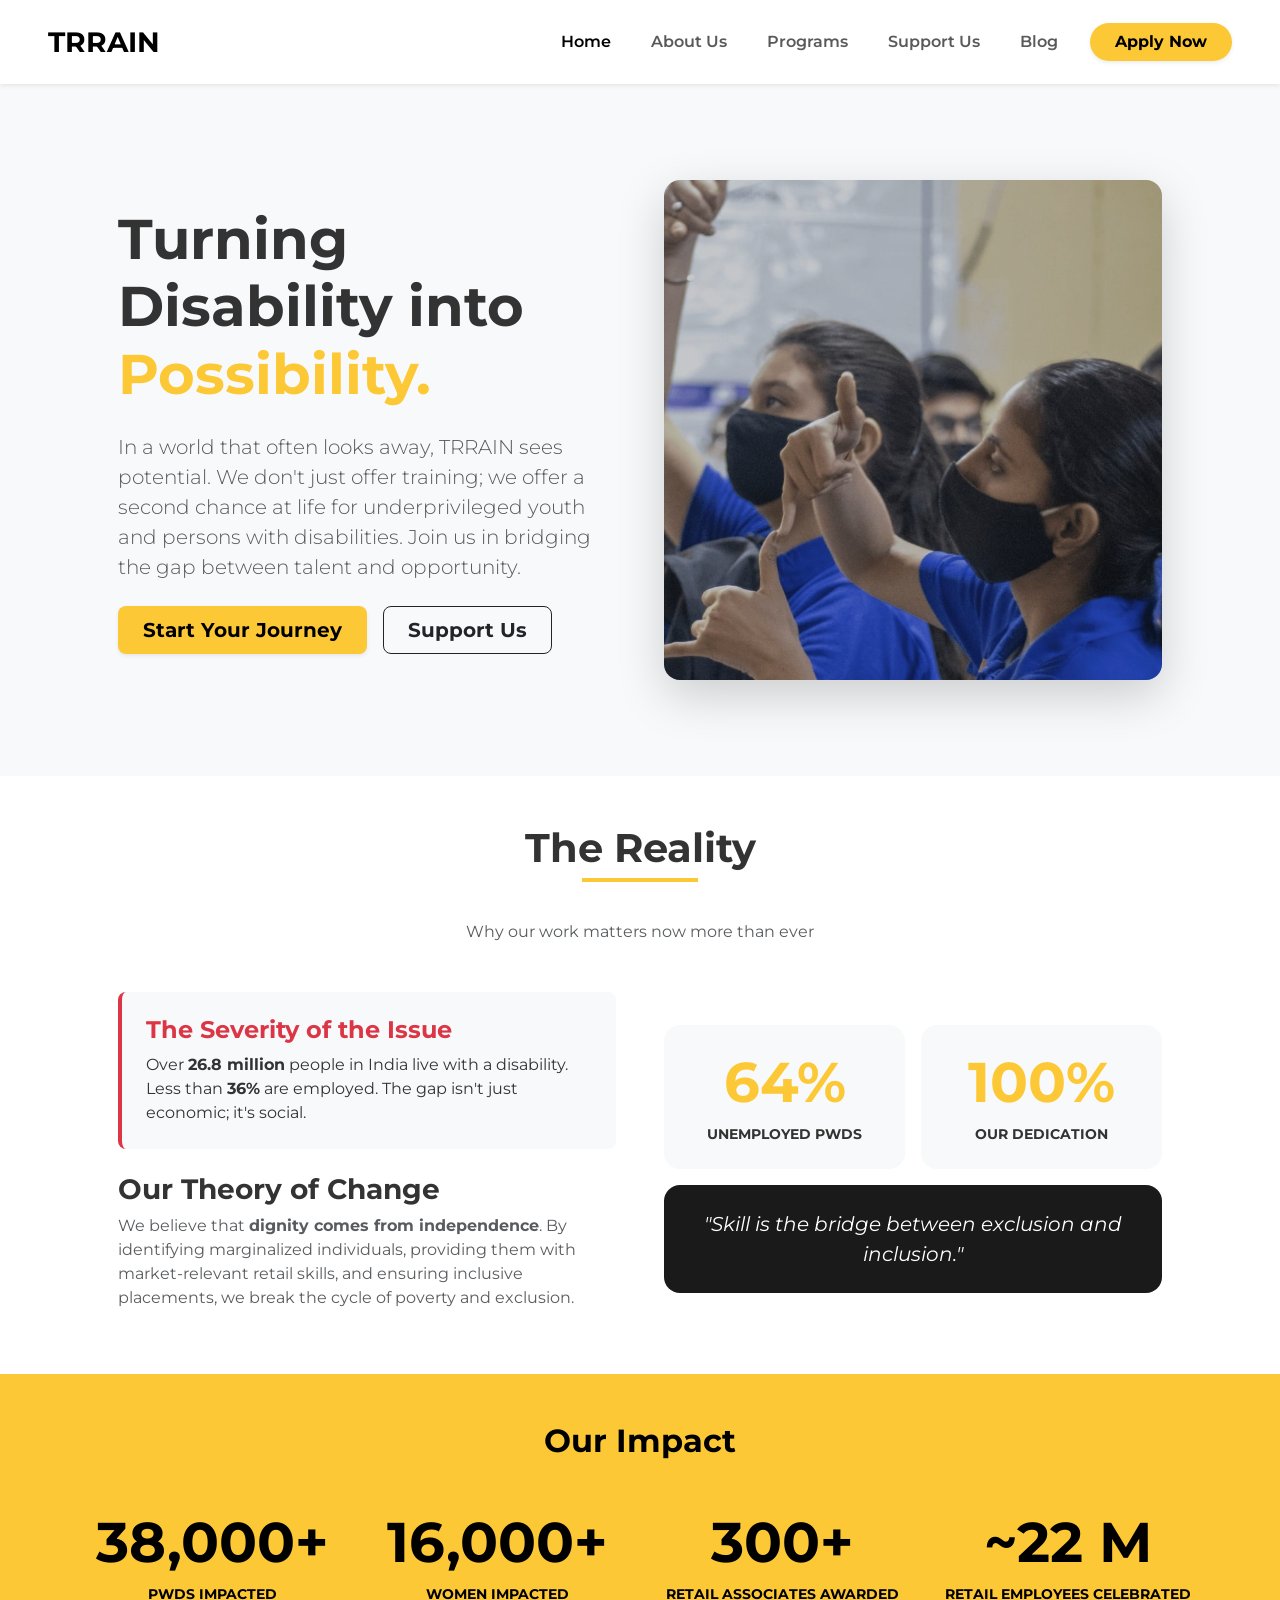
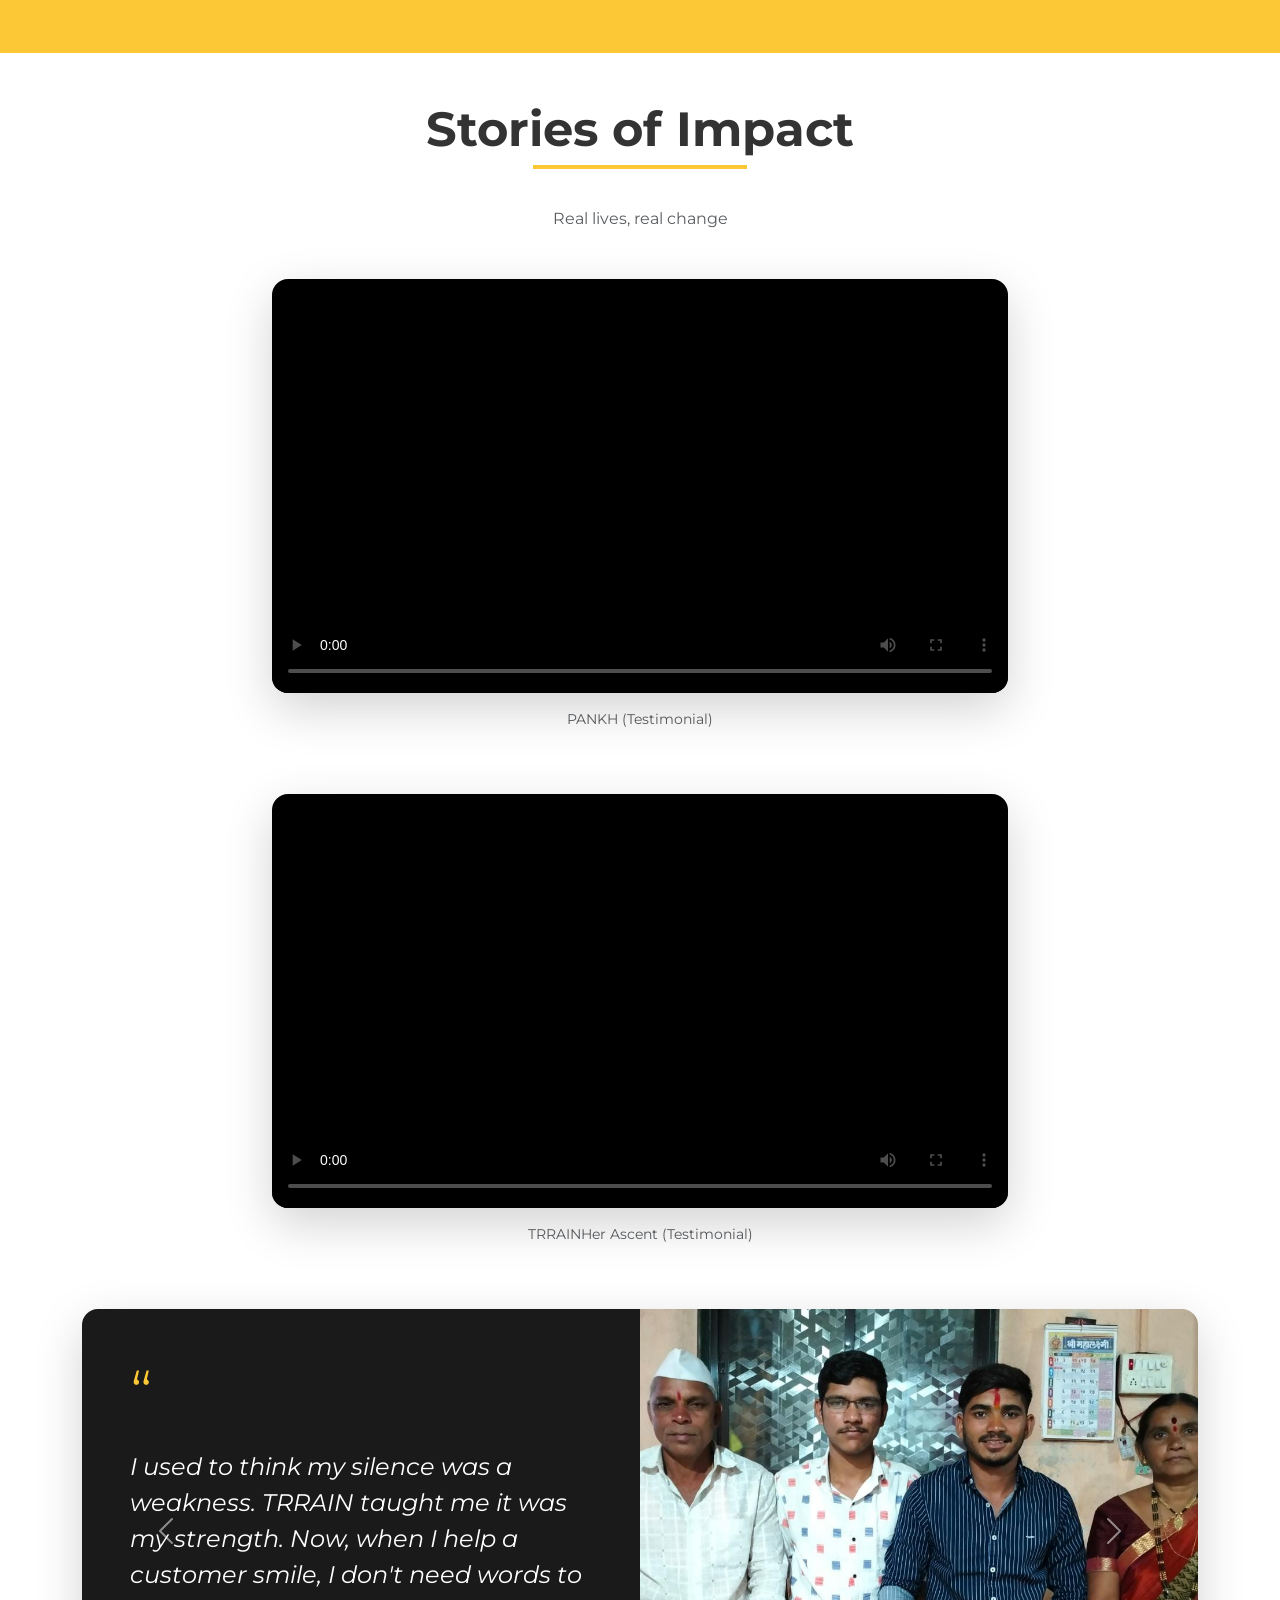
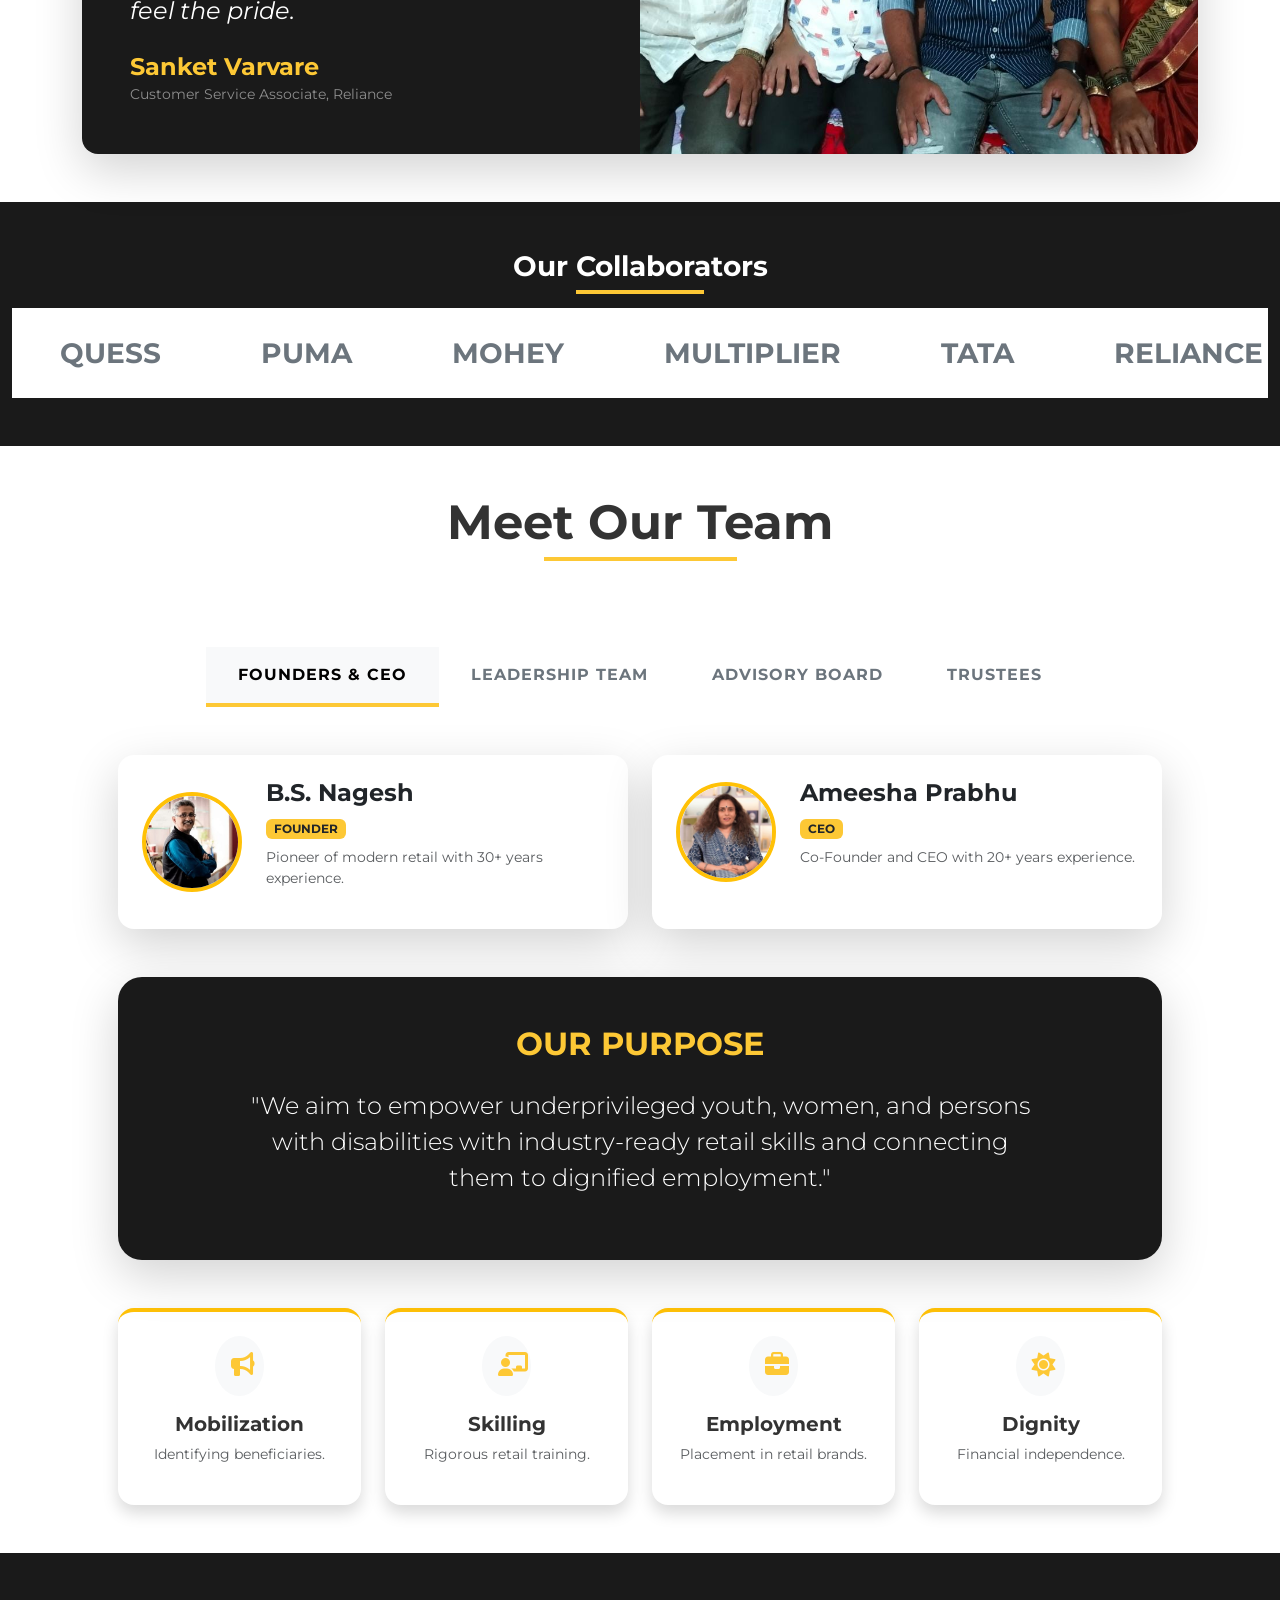
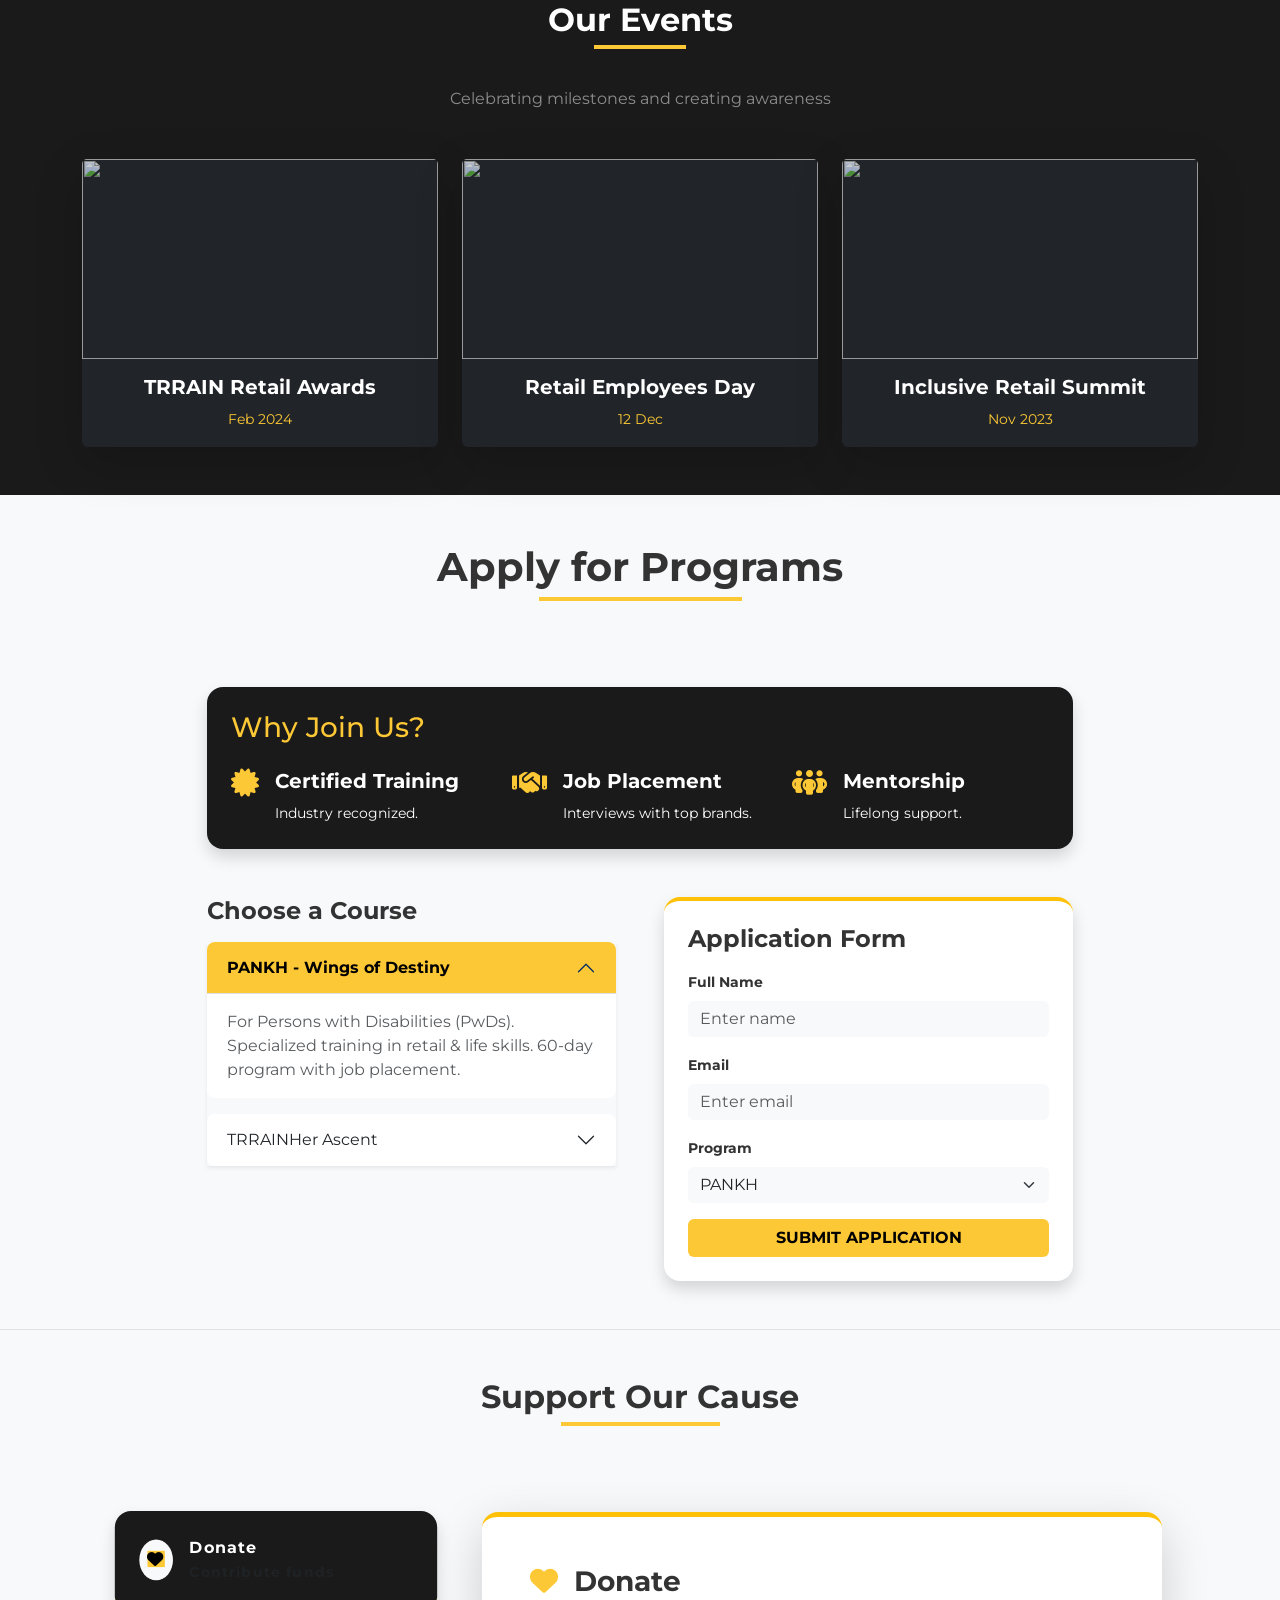
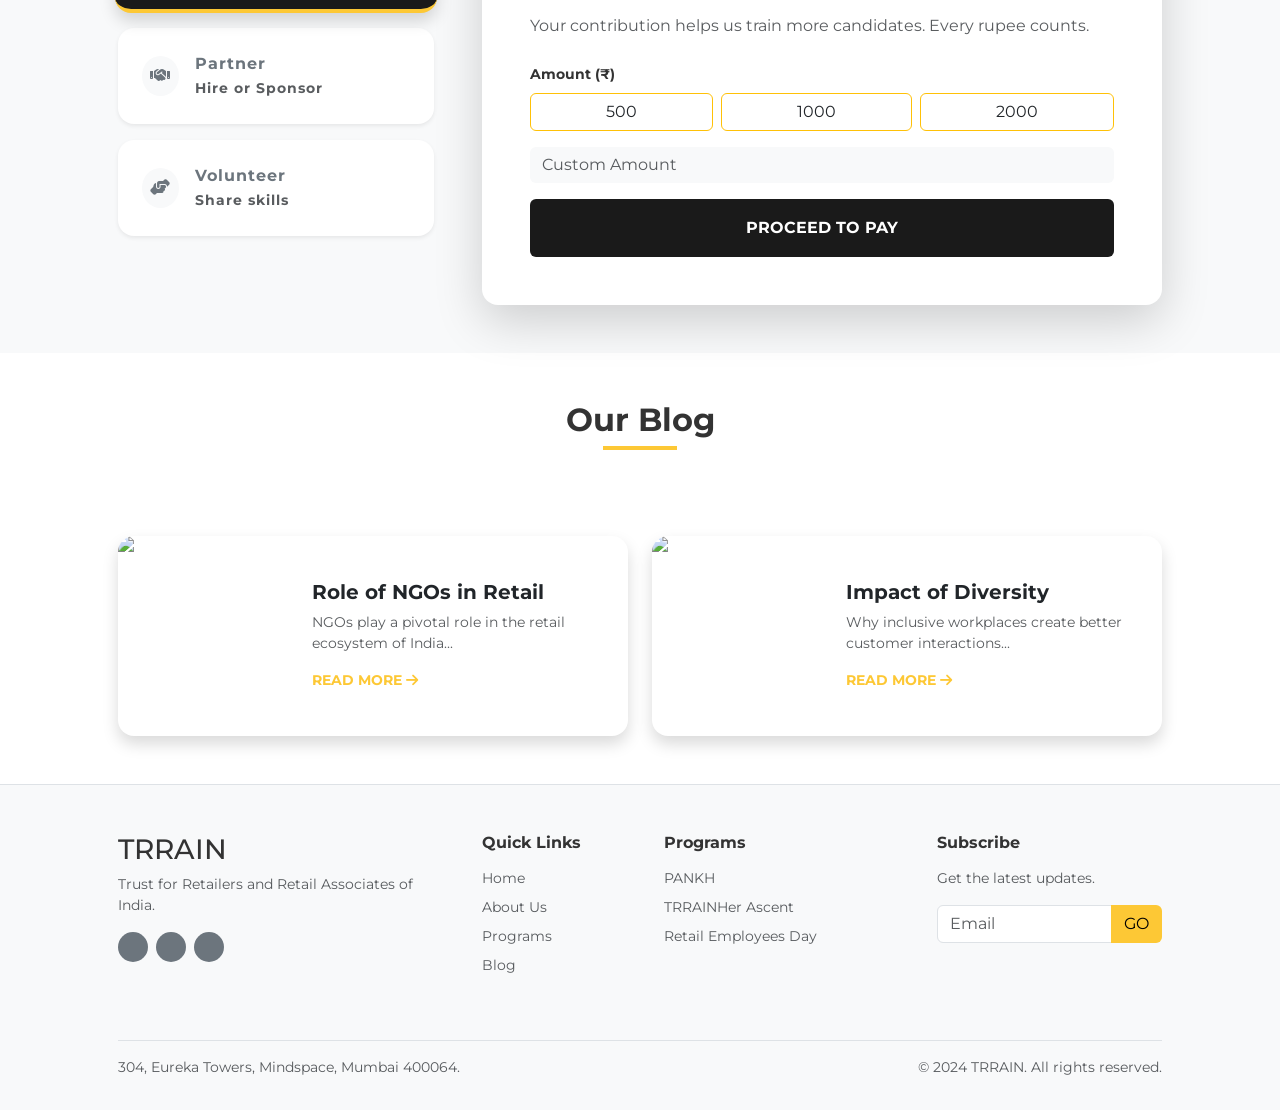
==== index.html @ 7692a7a1 "index renamed" ====
<!DOCTYPE html>
<html lang="en">
<head>
    <meta charset="UTF-8">
    <meta name="viewport" content="width=device-width, initial-scale=1.0">
    <meta name="description" content="TRRAIN - Empowering PwDs and Women through retail training and employment.">
    <title>TRRAIN - Trust for Retailers and Retail Associates of India</title>
    
    <link rel="preconnect" href="https://fonts.googleapis.com">
    <link rel="preconnect" href="https://fonts.gstatic.com" crossorigin>
    <link href="https://fonts.googleapis.com/css2?family=Montserrat:wght@300;400;500;600;700;800&display=swap" rel="stylesheet">
    
    <link href="https://cdn.jsdelivr.net/npm/bootstrap@5.3.0/dist/css/bootstrap.min.css" rel="stylesheet">
    <link rel="stylesheet" href="https://cdnjs.cloudflare.com/ajax/libs/font-awesome/6.4.0/css/all.min.css">

    <style>
        /* --- BRAND COLORS & GLOBAL STYLES --- */
        :root {
            --brand-yellow: #fdc835;
            --brand-dark: #1a1a1a;
        }

        body {
            font-family: 'Montserrat', sans-serif;
            overflow-x: hidden;
            color: #333;
        }

        /* --- UTILITY CLASSES --- */
        .text-brand { color: var(--brand-yellow) !important; }
        .bg-brand { background-color: var(--brand-yellow) !important; color: #000; }
        .bg-dark-custom { background-color: var(--brand-dark) !important; color: white; }
        
        .rounded-4 { border-radius: 1rem !important; }
        .rounded-5 { border-radius: 1.5rem !important; }
        
        /* Custom underline for headers */
        .section-header {
            position: relative;
            display: inline-block;
            margin-bottom: 3rem;
        }
        .section-header::after {
            content: '';
            position: absolute;
            width: 50%;
            height: 4px;
            background: var(--brand-yellow);
            bottom: -10px;
            left: 25%;
        }

        /* Animation for marquee */
        .marquee-container {
            overflow: hidden;
            white-space: nowrap;
            position: relative;
        }
        .marquee-content {
            display: inline-block;
            animation: scroll 30s linear infinite;
        }
        @keyframes scroll {
            0% { transform: translateX(0); }
            100% { transform: translateX(-50%); }
        }

        /* Nav tabs customization*/
        .nav-pills .nav-link {
            color: #6c757d;
            border-bottom: 4px solid transparent;
            border-radius: 0;
            font-weight: 700;
            text-transform: uppercase;
            letter-spacing: 1px;
            padding: 1rem 2rem;
        }
        .nav-pills .nav-link.active {
            background-color: #f8f9fa;
            color: black;
            border-bottom: 4px solid var(--brand-yellow);
        }
        
        /* Vertical pills for Support Section */
        .support-pills .nav-link {
            border: none;
            border-radius: 1rem;
            text-transform: none;
            text-align: left;
            margin-bottom: 1rem;
            background: white;
            box-shadow: 0 .125rem .25rem rgba(0,0,0,.075);
            padding: 1.5rem;
            transition: all 0.3s;
        }
        .support-pills .nav-link:hover {
            background-color: #f8f9fa;
        }
        .support-pills .nav-link.active {
            background-color: var(--brand-dark);
            color: white;
            transform: scale(1.02);
            box-shadow: 0 .5rem 1rem rgba(0,0,0,.15);
        }
        .support-pills .nav-link.active i {
            color: black;
            background-color: var(--brand-yellow) !important;
        }

        /* Hover effects */
        .hover-scale { transition: transform 0.3s; }
        .hover-scale:hover { transform: scale(1.05); }
        
        /* Accordion active state */
        .accordion-button:not(.collapsed) {
            background-color: var(--brand-yellow);
            color: black;
            font-weight: bold;
        }
        .accordion-button:focus {
            box-shadow: none;
            border-color: rgba(0,0,0,.125);
        }

        /* Smooth scroll */
        html { scroll-behavior: smooth; }
        
        /* Focus accessibility */
        *:focus-visible { outline: 3px solid #FDD835; outline-offset: 2px; }
    </style>
</head>
<body data-bs-spy="scroll" data-bs-target="#main-navbar">

    <nav id="main-navbar" class="navbar navbar-expand-lg navbar-light bg-white sticky-top shadow-sm py-3">
        <div class="container-fluid px-md-5">
            <a class="navbar-brand fw-bold fs-3" href="#">TRRAIN</a>
            <button class="navbar-toggler border-0" type="button" data-bs-toggle="collapse" data-bs-target="#navbarNav">
                <i class="fa-solid fa-bars"></i>
            </button>
            <div class="collapse navbar-collapse justify-content-end" id="navbarNav">
                <ul class="navbar-nav align-items-center gap-2">
                    <li class="nav-item"><a class="nav-link fw-semibold px-3 rounded-pill hover-bg-light text-nowrap" href="#home">Home</a></li>
                    <li class="nav-item"><a class="nav-link fw-semibold px-3 rounded-pill hover-bg-light text-nowrap" href="#about">About Us</a></li>
                    <li class="nav-item"><a class="nav-link fw-semibold px-3 rounded-pill hover-bg-light text-nowrap" href="#programs">Programs</a></li>
                    <li class="nav-item"><a class="nav-link fw-semibold px-3 rounded-pill hover-bg-light text-nowrap" href="#support">Support Us</a></li>
                    <li class="nav-item"><a class="nav-link fw-semibold px-3 rounded-pill hover-bg-light text-nowrap" href="#blog">Blog</a></li>
                    <li class="nav-item ms-lg-2 mt-2 mt-lg-0 w-100 w-lg-auto">
                        <a href="#programs" class="btn bg-brand fw-bold shadow-sm w-100 rounded-pill px-4">Apply Now</a>
                    </li>
                </ul>
            </div>
        </div>
    </nav>

    <section id="home" class="bg-light py-5">
        <div class="container px-md-5 py-5">
            <div class="row align-items-center g-5">
                <div class="col-lg-6">
                    <h1 class="display-4 fw-extra-bold mb-4 fw-bolder lh-tight">
                        Turning Disability into
                        <span class="text-brand">Possibility.</span>
                    </h1>
                    <p class="lead text-muted mb-4 text-justify">
                        In a world that often looks away, TRRAIN sees potential. We don't just offer training; we offer a second chance at life for underprivileged youth and persons with disabilities. Join us in bridging the gap between talent and opportunity.
                    </p>
                    <div class="d-flex gap-3">
                        <a href="#programs" class="btn bg-brand btn-lg fw-bold px-4 rounded-3 shadow-sm hover-scale">Start Your Journey</a>
                        <a href="#support" class="btn btn-outline-dark btn-lg fw-bold px-4 rounded-3 hover-scale">Support Us</a>
                    </div>
                </div>
                <div class="col-lg-6">
                    <div class="rounded-4 overflow-hidden shadow-lg position-relative" style="height: 500px;">
                        <img src="pankh.jpg" class="w-100 h-100 object-fit-cover" alt="Inclusive workspace">
                        <div class="position-absolute top-0 start-0 w-100 h-100 bg-dark opacity-25"></div>
                    </div>
                </div>
            </div>
        </div>
    </section>

    <section class="py-5 bg-white">
        <div class="container px-md-5">
            <div class="text-center mb-5">
                <h2 class="display-6 fw-bold section-header">The Reality</h2>
                <p class="text-muted">Why our work matters now more than ever</p>
            </div>
            
            <div class="row g-5 align-items-center">
                <div class="col-md-6">
                    <div class="bg-light p-4 rounded-3 border-start border-4 border-danger mb-4">
                        <h4 class="text-danger fw-bold">The Severity of the Issue</h4>
                        <p class="mb-0">Over <strong>26.8 million</strong> people in India live with a disability. Less than <strong>36%</strong> are employed. The gap isn't just economic; it's social.</p>
                    </div>
                    <h3 class="fw-bold">Our Theory of Change</h3>
                    <p class="text-muted">We believe that <strong>dignity comes from independence</strong>. By identifying marginalized individuals, providing them with market-relevant retail skills, and ensuring inclusive placements, we break the cycle of poverty and exclusion.</p>
                </div>
                <div class="col-md-6">
                    <div class="row g-3">
                        <div class="col-6">
                            <div class="bg-light p-4 rounded-4 text-center h-100">
                                <div class="display-4 fw-bold text-brand mb-2">64%</div>
                                <p class="small fw-bold text-uppercase mb-0">Unemployed PwDs</p>
                            </div>
                        </div>
                        <div class="col-6">
                            <div class="bg-light p-4 rounded-4 text-center h-100">
                                <div class="display-4 fw-bold text-brand mb-2">100%</div>
                                <p class="small fw-bold text-uppercase mb-0">Our Dedication</p>
                            </div>
                        </div>
                        <div class="col-12">
                            <div class="bg-dark-custom p-4 rounded-4 text-center">
                                <p class="fs-5 fst-italic mb-0 text-white">"Skill is the bridge between exclusion and inclusion."</p>
                            </div>
                        </div>
                    </div>
                </div>
            </div>
        </div>
    </section>

    <section class="bg-brand py-5 text-center">
        <div class="container">
            <h2 class="fw-bold mb-5 section-header border-black">Our Impact</h2>
            <div class="row g-4">
                <div class="col-6 col-md-3 hover-scale">
                    <div class="display-4 fw-bolder mb-2">38,000+</div>
                    <div class="small fw-bold text-uppercase letter-spacing-2">PwDs Impacted</div>
                </div>
                <div class="col-6 col-md-3 hover-scale">
                    <div class="display-4 fw-bolder mb-2">16,000+</div>
                    <div class="small fw-bold text-uppercase letter-spacing-2">Women Impacted</div>
                </div>
                <div class="col-6 col-md-3 hover-scale">
                    <div class="display-4 fw-bolder mb-2">300+</div>
                    <div class="small fw-bold text-uppercase letter-spacing-2">RETAIL ASSOCIATES AWARDED</div>
                </div>
                <div class="col-6 col-md-3 hover-scale">
                    <div class="display-4 fw-bolder mb-2">~22 M</div>
                    <div class="small fw-bold text-uppercase letter-spacing-2">RETAIL EMPLOYEES CELEBRATED</div>
                </div>
            </div>
        </div>
    </section>

    <section class="py-5 bg-white">
        <div class="container">
            <div class="text-center mb-5">
                <h2 class="display-5 fw-bold section-header">Stories of Impact</h2>
                <p class="text-muted">Real lives, real change</p>
            </div>

            <div class="row justify-content-center mb-5">
                <div class="col-md-8">
                    <div class="ratio ratio-16x9 rounded-4 shadow-lg bg-black overflow-hidden">
                        <video controls poster="pankh thumbnail.JPG">
                            <source src="pankh.mp4" type="video/mp4">
                            Your browser does not support the video tag.
                        </video>
                    </div>
                    <p class="text-center mt-3 text-muted small">PANKH (Testimonial)</p>
                </div>
            </div>

            <div class="row justify-content-center mb-5">
                <div class="col-md-8">
                    <div class="ratio ratio-16x9 rounded-4 shadow-lg bg-black overflow-hidden">
                        <video controls poster="tha thumbnail.JPG">
                            <source src="tha.mp4" type="video/mp4">
                            Your browser does not support the video tag.
                        </video>
                    </div>
                    <p class="text-center mt-3 text-muted small">TRRAINHer Ascent (Testimonial)</p>
                </div>
            </div>

            <!-- testimonial carousel -->
            <div id="storiesCarousel" class="carousel slide" data-bs-ride="carousel">
                <div class="carousel-inner rounded-4 shadow-lg">
                    <div class="carousel-item active bg-dark-custom">
                        <div class="d-flex flex-column flex-md-row min-vh-50">
                            <div class="col-md-6 p-5 d-flex flex-column justify-content-center">
                                <div class="display-3 text-brand mb-3">“</div>
                                <p class="fs-4 fst-italic lh-base mb-4 text-white">I used to think my silence was a weakness. TRRAIN taught me it was my strength. Now, when I help a customer smile, I don't need words to feel the pride.</p>
                                <div>
                                    <h4 class="text-brand fw-bold mb-0">Sanket Varvare</h4>
                                    <small class="text-white-50">Customer Service Associate, Reliance</small>
                                </div>
                            </div>
                            <div class="col-md-6">
                                <img src="sanket.jpg" class="w-100 h-100 object-fit-cover" style="min-height: 400px;">
                            </div>
                        </div>
                    </div>

                    <div class="carousel-item bg-dark-custom">
                        <div class="d-flex flex-column flex-md-row min-vh-50">
                            <div class="col-md-6 p-5 d-flex flex-column justify-content-center">
                                <div class="display-3 text-brand mb-3">“</div>
                                <p class="fs-4 fst-italic lh-base mb-4 text-white">Financial independence wasn't just about money; it was about dignity. My first paycheck didn't just buy groceries; it bought respect in my own home.</p>
                                <div>
                                    <h4 class="text-brand fw-bold mb-0">Anjali Sharma</h4>
                                    <small class="text-white-50">Store Manager, Puma</small>
                                </div>
                            </div>
                            <div class="col-md-6">
                                <img src="anjali.jpg" class="w-100 h-100 object-fit-cover" style="min-height: 400px;">
                            </div>
                        </div>
                    </div>

                    <div class="carousel-item bg-dark-custom">
                        <div class="d-flex flex-column flex-md-row min-vh-50">
                            <div class="col-md-6 p-5 d-flex flex-column justify-content-center">
                                <div class="display-3 text-brand mb-3">“</div>
                                <p class="fs-4 fst-italic lh-base mb-4 text-white">I was rejected 10 times before I found TRRAIN. They didn't just give me skills; they gave me the belief that I belonged in the corporate world.</p>
                                <div>
                                    <h4 class="text-brand fw-bold mb-0">Rahul Verma</h4>
                                    <small class="text-white-50">Sales Executive, Croma</small>
                                </div>
                            </div>
                            <div class="col-md-6">
                                <img src="rahul.jpg" class="w-100 h-100 object-fit-cover" style="min-height: 400px;">
                            </div>
                        </div>
                    </div>

                </div>
                <button class="carousel-control-prev" type="button" data-bs-target="#storiesCarousel" data-bs-slide="prev">
                    <span class="carousel-control-prev-icon" aria-hidden="true"></span>
                </button>
                <button class="carousel-control-next" type="button" data-bs-target="#storiesCarousel" data-bs-slide="next">
                    <span class="carousel-control-next-icon" aria-hidden="true"></span>
                </button>
            </div>
        </div>
    </section>

    <section class="bg-dark-custom py-5 overflow-hidden">
        <div class="container-fluid text-center">
            <h3 class="fw-bold mb-4 text-white section-header">Our Collaborators</h3>
            <div class="bg-white py-4 marquee-container">
                <div class="marquee-content">
                    <span class="mx-5 fs-3 fw-bold text-secondary">QUESS</span>
                    <span class="mx-5 fs-3 fw-bold text-secondary">PUMA</span>
                    <span class="mx-5 fs-3 fw-bold text-secondary">MOHEY</span>
                    <span class="mx-5 fs-3 fw-bold text-secondary">MULTIPLIER</span>
                    <span class="mx-5 fs-3 fw-bold text-secondary">TATA</span>
                    <span class="mx-5 fs-3 fw-bold text-secondary">RELIANCE</span>
                    <span class="mx-5 fs-3 fw-bold text-secondary">SHOPPERS STOP</span>
                    <span class="mx-5 fs-3 fw-bold text-secondary">LIFESTYLE</span>
                    <span class="mx-5 fs-3 fw-bold text-secondary">MAX</span>
                    <span class="mx-5 fs-3 fw-bold text-secondary">CROMA</span>
                    <span class="mx-5 fs-3 fw-bold text-secondary">QUESS</span>
                    <span class="mx-5 fs-3 fw-bold text-secondary">PUMA</span>
                    <span class="mx-5 fs-3 fw-bold text-secondary">MOHEY</span>
                    <span class="mx-5 fs-3 fw-bold text-secondary">MULTIPLIER</span>
                    <span class="mx-5 fs-3 fw-bold text-secondary">TATA</span>
                </div>
            </div>
        </div>
    </section>


    



    <section id="about" class="py-5 bg-white">
        
            
            
            
            <div class="container px-md-5">
            <div class="text-center mb-5">
                <h2 class="fw-bold display-5 section-header">Meet Our Team</h2>
            </div>

            <ul class="nav nav-pills justify-content-center mb-5" id="pills-tab" role="tablist">
                <li class="nav-item"><button class="nav-link active" data-bs-toggle="pill" data-bs-target="#pills-founders">Founders & CEO</button></li>
                <li class="nav-item"><button class="nav-link" data-bs-toggle="pill" data-bs-target="#pills-leadership">Leadership Team</button></li>
                <li class="nav-item"><button class="nav-link" data-bs-toggle="pill" data-bs-target="#pills-advisors">Advisory Board</button></li>
                <li class="nav-item"><button class="nav-link" data-bs-toggle="pill" data-bs-target="#pills-trustees">Trustees</button></li>
            </ul>

            <div class="tab-content" id="pills-tabContent">
                
                <div class="tab-pane fade show active" id="pills-founders">
                    <div class="row g-4">
                        <div class="col-md-6">
                            <div class="card h-100 border-0 shadow-lg p-4 rounded-4">
                                <div class="d-flex align-items-center">
                                    <img src="nagesh.jpg" class="rounded-circle border border-4 border-warning me-4" style="width:100px; height:100px; object-fit:cover;">
                                    <div>
                                        <h4 class="fw-bold">B.S. Nagesh</h4>
                                        <span class="badge bg-brand text-dark mb-2">FOUNDER</span>
                                        <p class="text-muted small">Pioneer of modern retail with 30+ years experience.</p>
                                    </div>
                                </div>
                            </div>
                        </div>
                        <div class="col-md-6">
                            <div class="card h-100 border-0 shadow-lg p-4 rounded-4">
                                <div class="d-flex align-items-center">
                                    <img src="ameesha.jpg" class="rounded-circle border border-4 border-warning me-4" style="width:100px; height:100px; object-fit:cover;">
                                    <div>
                                        <h4 class="fw-bold">Ameesha Prabhu</h4>
                                        <span class="badge bg-brand text-dark mb-2">CEO</span>
                                        <p class="text-muted small">Co-Founder and CEO with 20+ years experience.</p>
                                    </div>
                                </div>
                            </div>
                        </div>
                    </div>
                </div>

                <div class="tab-pane fade" id="pills-leadership">
                    <div class="row g-4 justify-content-center">
                        <div class="col-6 col-md-3">
                            <div class="card h-100 border-0 shadow text-center p-3 rounded-4 hover-scale">
                                <img src="lead1.jpg" class="rounded-circle mx-auto mb-3" width="80">
                                <h5>Swati Sontakke</h5>
                            </div>
                        </div>
                        <div class="col-6 col-md-3">
                            <div class="card h-100 border-0 shadow text-center p-3 rounded-4 hover-scale">
                                <img src="lead2.jpeg" class="rounded-circle mx-auto mb-3" width="80">
                                <h5>Priyaranjan Bidhar</h5>
                            </div>
                        </div>
                        <div class="col-6 col-md-3">
                            <div class="card h-100 border-0 shadow text-center p-3 rounded-4 hover-scale">
                                <img src="lead3.jpeg" class="rounded-circle mx-auto mb-3" width="80">
                                <h5>Meena Sriramane</h5>
                            </div>
                        </div>
                        <div class="col-6 col-md-3">
                            <div class="card h-100 border-0 shadow text-center p-3 rounded-4 hover-scale">
                                <img src="lead4.jpeg" class="rounded-circle mx-auto mb-3" width="80">
                                <h5>Pooja Nagesh</h5>
                            </div>
                        </div>
                        <div class="col-6 col-md-3">
                            <div class="card h-100 border-0 shadow text-center p-3 rounded-4 hover-scale">
                                <img src="lead5.jpg" class="rounded-circle mx-auto mb-3" width="80">
                                <h5>Sajidali Pathan</h5>
                            </div>
                        </div>
                        <div class="col-6 col-md-3">
                            <div class="card h-100 border-0 shadow text-center p-3 rounded-4 hover-scale">
                                <img src="lead6.png" class="rounded-circle mx-auto mb-3" width="80">
                                <h5>Sameer Iyer</h5>
                            </div>
                        </div>
                    </div>
                </div>

                <div class="tab-pane fade" id="pills-advisors">

                    <div class="row g-4 justify-content-center">
                        <div class="col-6 col-md-3">
                            <div class="card h-100 border-0 shadow text-center p-3 rounded-4 hover-scale">
                                <img src="adv1.jpg" class="rounded-circle mx-auto mb-3" width="80">
                                <h5>Pinakiranjan Mishra</h5>
                            </div>
                        </div>
                        <div class="col-6 col-md-3">
                            <div class="card h-100 border-0 shadow text-center p-3 rounded-4 hover-scale">
                                <img src="adv2.jpg" class="rounded-circle mx-auto mb-3" width="80">
                                <h5>Bala Despande</h5>
                            </div>
                        </div>
                        <div class="col-6 col-md-3">
                            <div class="card h-100 border-0 shadow text-center p-3 rounded-4 hover-scale">
                                <img src="adv3.jpg" class="rounded-circle mx-auto mb-3" width="80">
                                <h5>Shalini Kamath</h5>
                            </div>
                        </div>
                        <div class="col-6 col-md-3">
                            <div class="card h-100 border-0 shadow text-center p-3 rounded-4 hover-scale">
                                <img src="adv4.jpg" class="rounded-circle mx-auto mb-3" width="80">
                                <h5>Anuj Puri</h5>
                            </div>
                        </div>
                        <div class="col-6 col-md-3">
                            <div class="card h-100 border-0 shadow text-center p-3 rounded-4 hover-scale">
                                <img src="adv5.jpg" class="rounded-circle mx-auto mb-3" width="80">
                                <h5>Suhas Tuljapurkar</h5>
                            </div>
                        </div>
                        <div class="col-6 col-md-3">
                            <div class="card h-100 border-0 shadow text-center p-3 rounded-4 hover-scale">
                                <img src="adv6.jpg" class="rounded-circle mx-auto mb-3" width="80">
                                <h5>Shashi Sinha</h5>
                            </div>
                        </div>
                        <div class="col-6 col-md-3">
                            <div class="card h-100 border-0 shadow text-center p-3 rounded-4 hover-scale">
                                <img src="adv7.jpg" class="rounded-circle mx-auto mb-3" width="80">
                                <h5>Vidya Hariharan</h5>
                            </div>
                        </div>
                        <div class="col-6 col-md-3">
                            <div class="card h-100 border-0 shadow text-center p-3 rounded-4 hover-scale">
                                <img src="adv8.jpg" class="rounded-circle mx-auto mb-3" width="80">
                                <h5>Sairee Chahal</h5>
                            </div>
                        </div>
                        <div class="col-6 col-md-3">
                            <div class="card h-100 border-0 shadow text-center p-3 rounded-4 hover-scale">
                                <img src="adv9.webp" class="rounded-circle mx-auto mb-3" width="80">
                                <h5>Mr. Rahul Mehta</h5>
                            </div>
                        </div>
                    </div>


                     
                </div>
                
                <div class="tab-pane fade" id="pills-trustees">
                     <div class="row g-4 justify-content-center">
                        <div class="col-6 col-md-3">
                            <div class="card h-100 border-0 shadow text-center p-3 rounded-4 hover-scale">
                                <img src="tr1.jpg" class="rounded-circle mx-auto mb-3" width="80">
                                <h5>Rohit Srivastava</h5>
                            </div>
                        </div>
                        <div class="col-6 col-md-3">
                            <div class="card h-100 border-0 shadow text-center p-3 rounded-4 hover-scale">
                                <img src="tr2.jpg" class="rounded-circle mx-auto mb-3" width="80">
                                <h5>Richa Bajpai</h5>
                            </div>
                        </div>
                        <div class="col-6 col-md-3">
                            <div class="card h-100 border-0 shadow text-center p-3 rounded-4 hover-scale">
                                <img src="tr3.jpg" class="rounded-circle mx-auto mb-3" width="80">
                                <h5>Vistra ITCL</h5>
                            </div>
                        </div>
                        <div class="col-6 col-md-3">
                            <div class="card h-100 border-0 shadow text-center p-3 rounded-4 hover-scale">
                                <img src="tr4.jpeg" class="rounded-circle mx-auto mb-3" width="80">
                                <h5>Megha Tata</h5>
                            </div>
                        </div>
                        <div class="col-6 col-md-3">
                            <div class="card h-100 border-0 shadow text-center p-3 rounded-4 hover-scale">
                                <img src="tr5.jpg" class="rounded-circle mx-auto mb-3" width="80">
                                <h5>Mr Vijay Jain</h5>
                            </div>
                        </div>
                        
                    </div>
                </div>
            </div>
            
            <div class="my-5 bg-dark-custom rounded-5 p-5 text-center shadow-lg position-relative overflow-hidden">
                <div class="position-relative z-2 text-white">
                    <h2 class="fw-bold text-brand text-uppercase mb-4">Our Purpose</h2>
                    <p class="fs-4 fw-light lh-base mx-auto" style="max-width: 800px;">"We aim to empower underprivileged youth, women, and persons with disabilities with industry-ready retail skills and connecting them to dignified employment."</p>
                </div>
            </div>
            
            <div class="row g-4 text-center">
                <div class="col-md-3">
                    <div class="bg-white p-4 rounded-4 shadow border-top border-4 border-warning h-100">
                        <div class="bg-light rounded-circle w-25 mx-auto mb-3 p-3"><i class="fa-solid fa-bullhorn text-brand fs-4"></i></div>
                        <h5 class="fw-bold">Mobilization</h5>
                        <p class="small text-muted">Identifying beneficiaries.</p>
                    </div>
                </div>
                <div class="col-md-3">
                    <div class="bg-white p-4 rounded-4 shadow border-top border-4 border-warning h-100">
                        <div class="bg-light rounded-circle w-25 mx-auto mb-3 p-3"><i class="fa-solid fa-chalkboard-user text-brand fs-4"></i></div>
                        <h5 class="fw-bold">Skilling</h5>
                        <p class="small text-muted">Rigorous retail training.</p>
                    </div>
                </div>
                <div class="col-md-3">
                    <div class="bg-white p-4 rounded-4 shadow border-top border-4 border-warning h-100">
                        <div class="bg-light rounded-circle w-25 mx-auto mb-3 p-3"><i class="fa-solid fa-briefcase text-brand fs-4"></i></div>
                        <h5 class="fw-bold">Employment</h5>
                        <p class="small text-muted">Placement in retail brands.</p>
                    </div>
                </div>
                <div class="col-md-3">
                    <div class="bg-white p-4 rounded-4 shadow border-top border-4 border-warning h-100">
                        <div class="bg-light rounded-circle w-25 mx-auto mb-3 p-3"><i class="fa-solid fa-sun text-brand fs-4"></i></div>
                        <h5 class="fw-bold">Dignity</h5>
                        <p class="small text-muted">Financial independence.</p>
                    </div>
                </div>
            </div>
        </div>
    </section>

    <section class="py-5 bg-dark-custom text-white">
        <div class="container">
            <div class="text-center mb-5">
                <h2 class="fw-bold section-header">Our Events</h2>
                <p class="text-white-50">Celebrating milestones and creating awareness</p>
            </div>
            <div class="row g-4">
                <div class="col-md-4">
                    <div class="card bg-dark border-0 shadow-lg h-100 text-white hover-scale pointer" data-bs-toggle="modal" data-bs-target="#eventModal1">
                        <img src="https://images.unsplash.com/photo-1511578314322-379afb476865?q=80&w=1000" class="card-img-top opacity-75" style="height:200px; object-fit:cover;">
                        <div class="card-body text-center">
                            <h5 class="fw-bold">TRRAIN Retail Awards</h5>
                            <span class="text-brand small">Feb 2024</span>
                        </div>
                    </div>
                </div>
                <div class="col-md-4">
                    <div class="card bg-dark border-0 shadow-lg h-100 text-white hover-scale pointer" data-bs-toggle="modal" data-bs-target="#eventModal2">
                        <img src="https://images.unsplash.com/photo-1528605248644-14dd04022da1?q=80&w=1000" class="card-img-top opacity-75" style="height:200px; object-fit:cover;">
                        <div class="card-body text-center">
                            <h5 class="fw-bold">Retail Employees Day</h5>
                            <span class="text-brand small">12 Dec</span>
                        </div>
                    </div>
                </div>
                <div class="col-md-4">
                    <div class="card bg-dark border-0 shadow-lg h-100 text-white hover-scale pointer" data-bs-toggle="modal" data-bs-target="#eventModal3">
                        <img src="https://images.unsplash.com/photo-1505373877841-8d25f7d46678?q=80&w=1000" class="card-img-top opacity-75" style="height:200px; object-fit:cover;">
                        <div class="card-body text-center">
                            <h5 class="fw-bold">Inclusive Retail Summit</h5>
                            <span class="text-brand small">Nov 2023</span>
                        </div>
                    </div>
                </div>
            </div>
        </div>
    </section>

    <div class="modal fade" id="eventModal1" tabindex="-1">
        <div class="modal-dialog modal-dialog-centered">
            <div class="modal-content rounded-4 overflow-hidden border-0">
                <div class="position-relative h-50">
                    <img src="https://images.unsplash.com/photo-1511578314322-379afb476865?q=80&w=1000" class="w-100 h-100 object-fit-cover" style="height:200px;">
                    <button type="button" class="btn-close position-absolute top-0 end-0 m-3 bg-white rounded-circle p-2" data-bs-dismiss="modal"></button>
                </div>
                <div class="modal-body p-4">
                    <span class="badge bg-brand text-dark mb-2">Feb 2024</span>
                    <h3 class="fw-bold">TRRAIN Retail Awards</h3>
                    <p class="text-muted">Celebrating the best retail associates in the country with a gala night awarding excellence.</p>
                </div>
            </div>
        </div>
    </div>
    <section id="programs" class="py-5 bg-light">
        <div class="container px-md-5">
            <div class="text-center mb-5">
                <h2 class="fw-bold display-6 section-header">Apply for Programs</h2>
            </div>

            <div class="row justify-content-center">
                <div class="col-lg-10">
                    <div class="bg-dark-custom text-white p-4 rounded-4 shadow mb-5">
                        <h3 class="text-brand mb-4">Why Join Us?</h3>
                        <div class="row g-4">
                            <div class="col-md-4 d-flex gap-3">
                                <i class="fa-solid fa-certificate text-brand fs-3"></i>
                                <div><h5 class="fw-bold">Certified Training</h5><small>Industry recognized.</small></div>
                            </div>
                            <div class="col-md-4 d-flex gap-3">
                                <i class="fa-solid fa-handshake text-brand fs-3"></i>
                                <div><h5 class="fw-bold">Job Placement</h5><small>Interviews with top brands.</small></div>
                            </div>
                            <div class="col-md-4 d-flex gap-3">
                                <i class="fa-solid fa-people-group text-brand fs-3"></i>
                                <div><h5 class="fw-bold">Mentorship</h5><small>Lifelong support.</small></div>
                            </div>
                        </div>
                    </div>

                    <div class="row g-5">
                        <div class="col-md-6">
                            <h4 class="fw-bold mb-3">Choose a Course</h4>
                            <div class="accordion shadow-sm" id="courseAccordion">
                                <div class="accordion-item border-0 mb-3 rounded-3 overflow-hidden">
                                    <h2 class="accordion-header">
                                        <button class="accordion-button" type="button" data-bs-toggle="collapse" data-bs-target="#collapseOne">
                                            PANKH - Wings of Destiny
                                        </button>
                                    </h2>
                                    <div id="collapseOne" class="accordion-collapse collapse show" data-bs-parent="#courseAccordion">
                                        <div class="accordion-body text-muted">
                                            For Persons with Disabilities (PwDs). Specialized training in retail & life skills. 60-day program with job placement.
                                        </div>
                                    </div>
                                </div>
                                <div class="accordion-item border-0 rounded-3 overflow-hidden">
                                    <h2 class="accordion-header">
                                        <button class="accordion-button collapsed" type="button" data-bs-toggle="collapse" data-bs-target="#collapseTwo">
                                            TRRAINHer Ascent
                                        </button>
                                    </h2>
                                    <div id="collapseTwo" class="accordion-collapse collapse" data-bs-parent="#courseAccordion">
                                        <div class="accordion-body text-muted">
                                            For Women in Retail. Focuses on confidence and domain knowledge to bridge the gender gap.
                                        </div>
                                    </div>
                                </div>
                            </div>
                        </div>

                        <div class="col-md-6">
                            <div class="bg-white p-4 rounded-4 shadow border-top border-4 border-warning">
                                <h4 class="fw-bold mb-3">Application Form</h4>
                                <form>
                                    <div class="mb-3">
                                        <label class="form-label small fw-bold">Full Name</label>
                                        <input type="text" class="form-control bg-light border-0" placeholder="Enter name">
                                    </div>
                                    <div class="mb-3">
                                        <label class="form-label small fw-bold">Email</label>
                                        <input type="email" class="form-control bg-light border-0" placeholder="Enter email">
                                    </div>
                                    <div class="mb-3">
                                        <label class="form-label small fw-bold">Program</label>
                                        <select class="form-select bg-light border-0">
                                            <option>PANKH</option>
                                            <option>TRRAINHer</option>
                                        </select>
                                    </div>
                                    <button class="btn bg-brand w-100 fw-bold">SUBMIT APPLICATION</button>
                                </form>
                            </div>
                        </div>
                    </div>
                </div>
            </div>
        </div>
    </section>

    <section id="support" class="py-5 bg-light border-top">
        <div class="container px-md-5">
            <div class="text-center mb-5">
                <h2 class="fw-bold section-header">Support Our Cause</h2>
            </div>
            
            <div class="row g-5">
                <div class="col-md-4">
                    <div class="nav flex-column nav-pills support-pills" role="tablist">
                        <button class="nav-link active d-flex align-items-center gap-3" data-bs-toggle="pill" data-bs-target="#v-donate">
                            <div class="bg-light rounded-circle p-2"><i class="fa-solid fa-heart"></i></div>
                            <div><div class="fw-bold">Donate</div><small class="text-muted">Contribute funds</small></div>
                        </button>
                        <button class="nav-link d-flex align-items-center gap-3" data-bs-toggle="pill" data-bs-target="#v-partner">
                            <div class="bg-light rounded-circle p-2"><i class="fa-solid fa-handshake"></i></div>
                            <div><div class="fw-bold">Partner</div><small class="text-muted">Hire or Sponsor</small></div>
                        </button>
                        <button class="nav-link d-flex align-items-center gap-3" data-bs-toggle="pill" data-bs-target="#v-volunteer">
                            <div class="bg-light rounded-circle p-2"><i class="fa-solid fa-hands-helping"></i></div>
                            <div><div class="fw-bold">Volunteer</div><small class="text-muted">Share skills</small></div>
                        </button>
                    </div>
                </div>

                <div class="col-md-8">
                    <div class="tab-content bg-white p-5 rounded-4 shadow-lg border-top border-5 border-warning">
                        
                        <div class="tab-pane fade show active" id="v-donate">
                            <h3 class="fw-bold mb-3"><i class="fa-solid fa-heart text-brand me-2"></i> Donate</h3>
                            <p class="text-muted mb-4">Your contribution helps us train more candidates. Every rupee counts.</p>
                            <form>
                                <label class="fw-bold small mb-2">Amount (₹)</label>
                                <div class="d-flex gap-2 mb-3">
                                    <button type="button" class="btn btn-outline-warning text-dark flex-grow-1">500</button>
                                    <button type="button" class="btn btn-outline-warning text-dark flex-grow-1">1000</button>
                                    <button type="button" class="btn btn-outline-warning text-dark flex-grow-1">2000</button>
                                </div>
                                <input type="number" class="form-control bg-light border-0 mb-3" placeholder="Custom Amount">
                                <button class="btn bg-dark-custom w-100 py-3 fw-bold">PROCEED TO PAY</button>
                            </form>
                        </div>

                        <div class="tab-pane fade" id="v-partner">
                            <h3 class="fw-bold mb-3"><i class="fa-solid fa-handshake text-brand me-2"></i> Partner</h3>
                            <p class="text-muted mb-4">Join hands to hire skilled associates or sponsor training centers.</p>
                            <input class="form-control bg-light border-0 mb-3 p-3" placeholder="Company Name">
                            <button class="btn bg-dark-custom w-100 py-3 fw-bold">SUBMIT INTEREST</button>
                        </div>

                        <div class="tab-pane fade" id="v-volunteer">
                            <h3 class="fw-bold mb-3"><i class="fa-solid fa-hands-helping text-brand me-2"></i> Volunteer</h3>
                            <p class="text-muted mb-4">Mentor our candidates, conduct workshops, or help us with operational support.</p>
                            <textarea class="form-control bg-light border-0 mb-3 p-3" rows="4" placeholder="How can you help?"></textarea>
                            <button class="btn bg-dark-custom w-100 py-3 fw-bold">JOIN US</button>
                        </div>
                    </div>
                </div>
            </div>
        </div>
    </section>

    <section id="blog" class="py-5 bg-white">
        <div class="container px-md-5">
            <div class="text-center mb-5">
                <h2 class="fw-bold section-header">Our Blog</h2>
            </div>
            
            <div class="row g-4">
                <div class="col-lg-6">
                    <div class="card h-100 border-0 shadow rounded-4 overflow-hidden flex-md-row">
                        <img src="https://images.unsplash.com/photo-1556740738-b6a63e27c4df?q=80&w=1000" class="col-md-4 object-fit-cover" style="min-height: 200px;">
                        <div class="card-body d-flex flex-column justify-content-center p-4">
                            <h5 class="fw-bold">Role of NGOs in Retail</h5>
                            <p class="card-text text-muted small line-clamp-2">NGOs play a pivotal role in the retail ecosystem of India...</p>
                            <a href="#" class="text-brand fw-bold text-decoration-none small stretched-link">READ MORE <i class="fa-solid fa-arrow-right"></i></a>
                        </div>
                    </div>
                </div>
                <div class="col-lg-6">
                    <div class="card h-100 border-0 shadow rounded-4 overflow-hidden flex-md-row">
                        <img src="https://images.unsplash.com/photo-1573164713714-d95e436ab8d6?q=80&w=1000" class="col-md-4 object-fit-cover" style="min-height: 200px;">
                        <div class="card-body d-flex flex-column justify-content-center p-4">
                            <h5 class="fw-bold">Impact of Diversity</h5>
                            <p class="card-text text-muted small line-clamp-2">Why inclusive workplaces create better customer interactions...</p>
                            <a href="#" class="text-brand fw-bold text-decoration-none small stretched-link">READ MORE <i class="fa-solid fa-arrow-right"></i></a>
                        </div>
                    </div>
                </div>
            </div>
        </div>
    </section>

    <footer class="bg-light pt-5 pb-3 border-top">
        <div class="container px-md-5">
            <div class="row g-5 mb-5">
                <div class="col-md-4">
                    <h3 class="fw-black">TRRAIN</h3>
                    <p class="text-muted small">Trust for Retailers and Retail Associates of India.</p>
                    <div class="d-flex gap-2">
                        <div class="bg-secondary rounded-circle" style="width:30px; height:30px;"></div>
                        <div class="bg-secondary rounded-circle" style="width:30px; height:30px;"></div>
                        <div class="bg-secondary rounded-circle" style="width:30px; height:30px;"></div>
                    </div>
                </div>
                <div class="col-md-2">
                    <h6 class="fw-bold mb-3">Quick Links</h6>
                    <ul class="list-unstyled small text-muted">
                        <li class="mb-2"><a href="#home" class="text-decoration-none text-muted">Home</a></li>
                        <li class="mb-2"><a href="#about" class="text-decoration-none text-muted">About Us</a></li>
                        <li class="mb-2"><a href="#programs" class="text-decoration-none text-muted">Programs</a></li>
                        <li class="mb-2"><a href="#blog" class="text-decoration-none text-muted">Blog</a></li>
                    </ul>
                </div>
                <div class="col-md-3">
                    <h6 class="fw-bold mb-3">Programs</h6>
                    <ul class="list-unstyled small text-muted">
                        <li class="mb-2">PANKH</li>
                        <li class="mb-2">TRRAINHer Ascent</li>
                        <li class="mb-2">Retail Employees Day</li>
                    </ul>
                </div>
                <div class="col-md-3">
                    <h6 class="fw-bold mb-3">Subscribe</h6>
                    <p class="small text-muted">Get the latest updates.</p>
                    <div class="input-group">
                        <input type="text" class="form-control" placeholder="Email">
                        <button class="btn bg-brand">GO</button>
                    </div>
                </div>
            </div>
            <div class="border-top pt-3 d-flex flex-column flex-md-row justify-content-between small text-muted">
                <p>304, Eureka Towers, Mindspace, Mumbai 400064.</p>
                <p>&copy; 2024 TRRAIN. All rights reserved.</p>
            </div>
        </div>
    </footer>

    <script src="https://cdn.jsdelivr.net/npm/bootstrap@5.3.0/dist/js/bootstrap.bundle.min.js"></script>
</body>
</html>
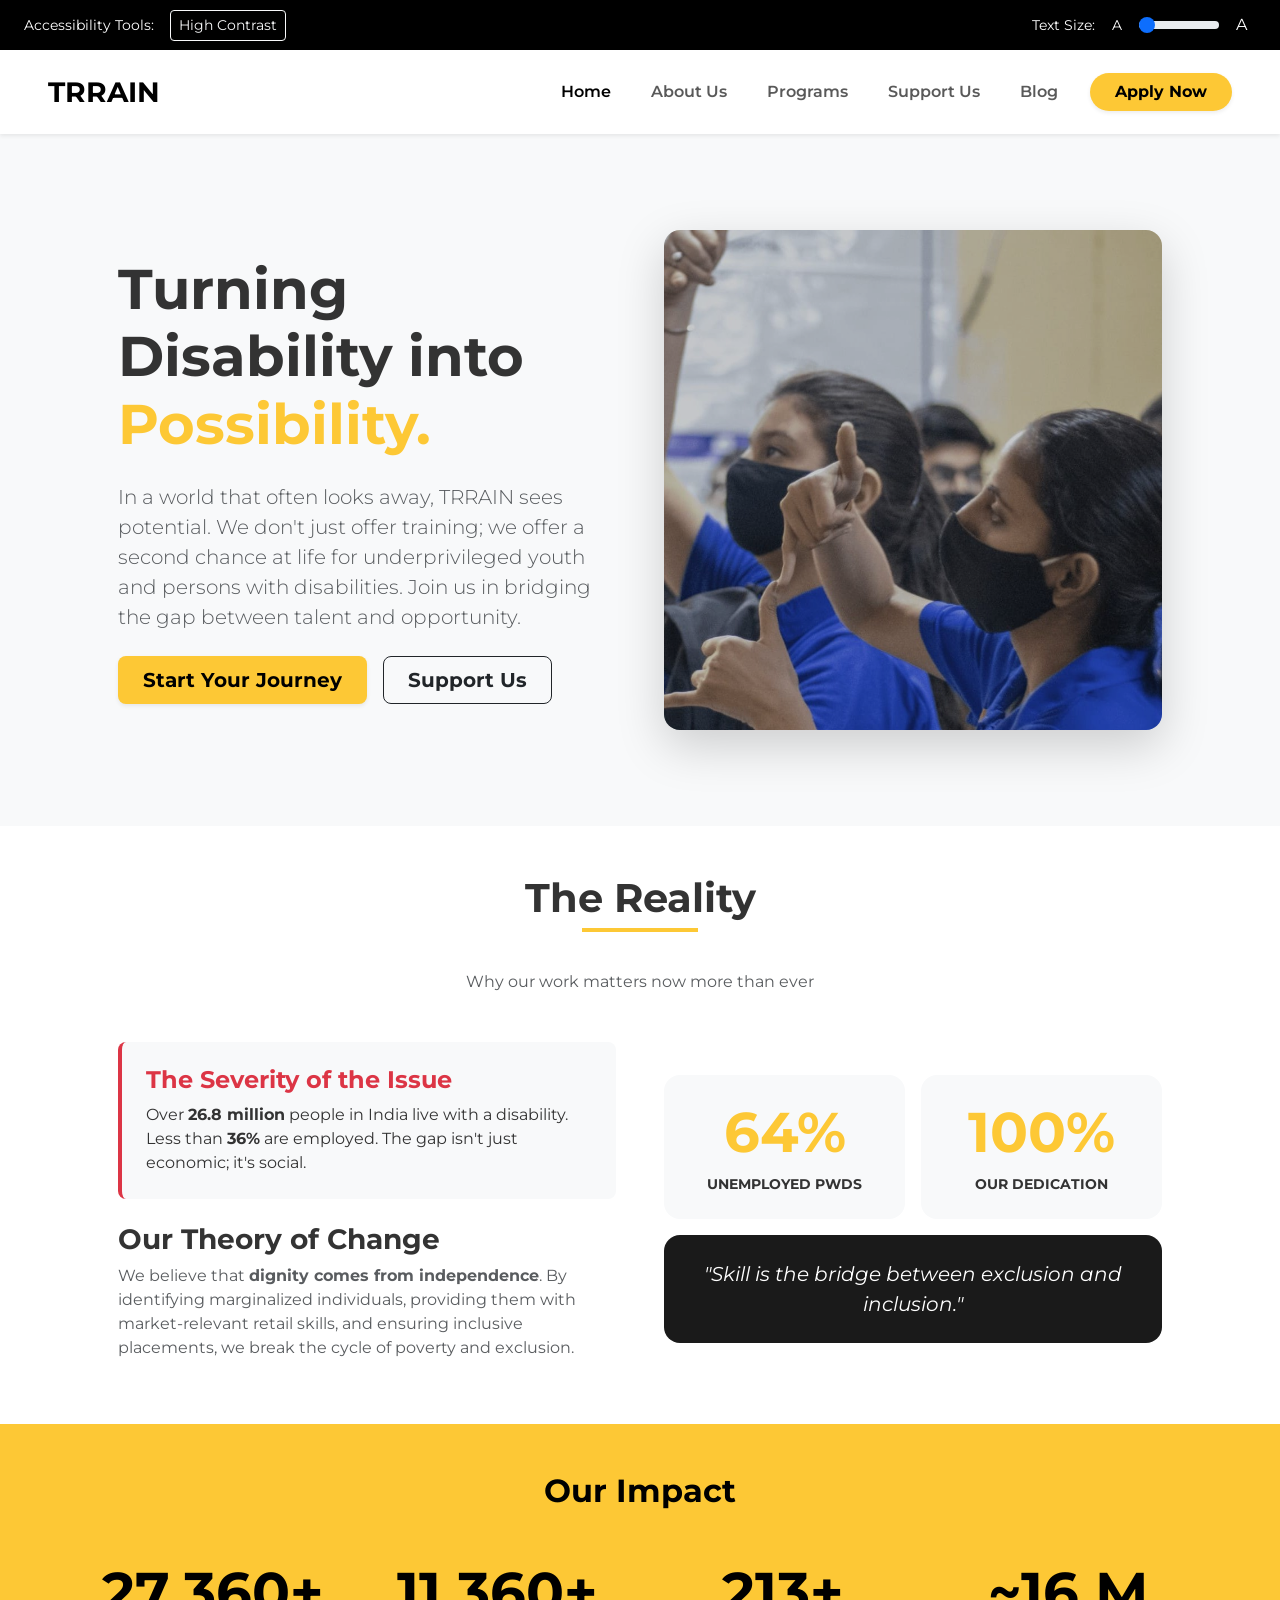
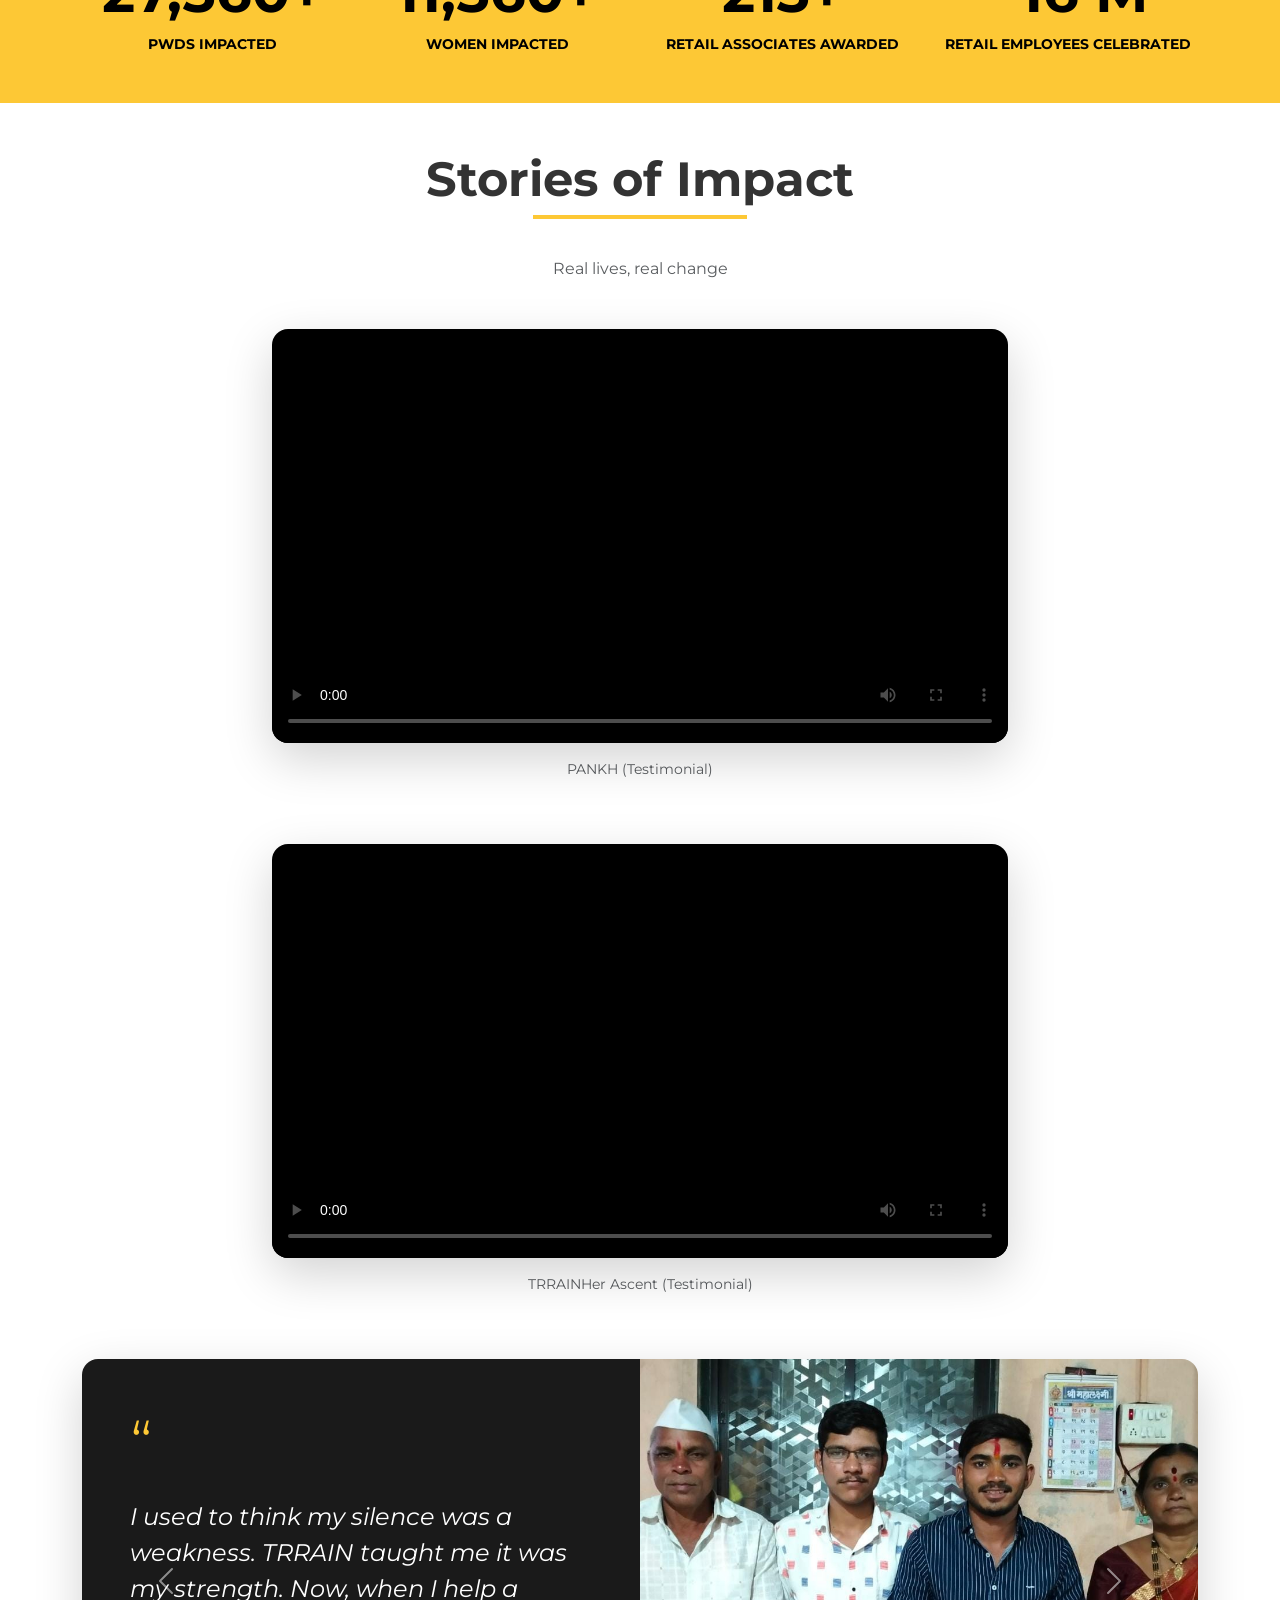
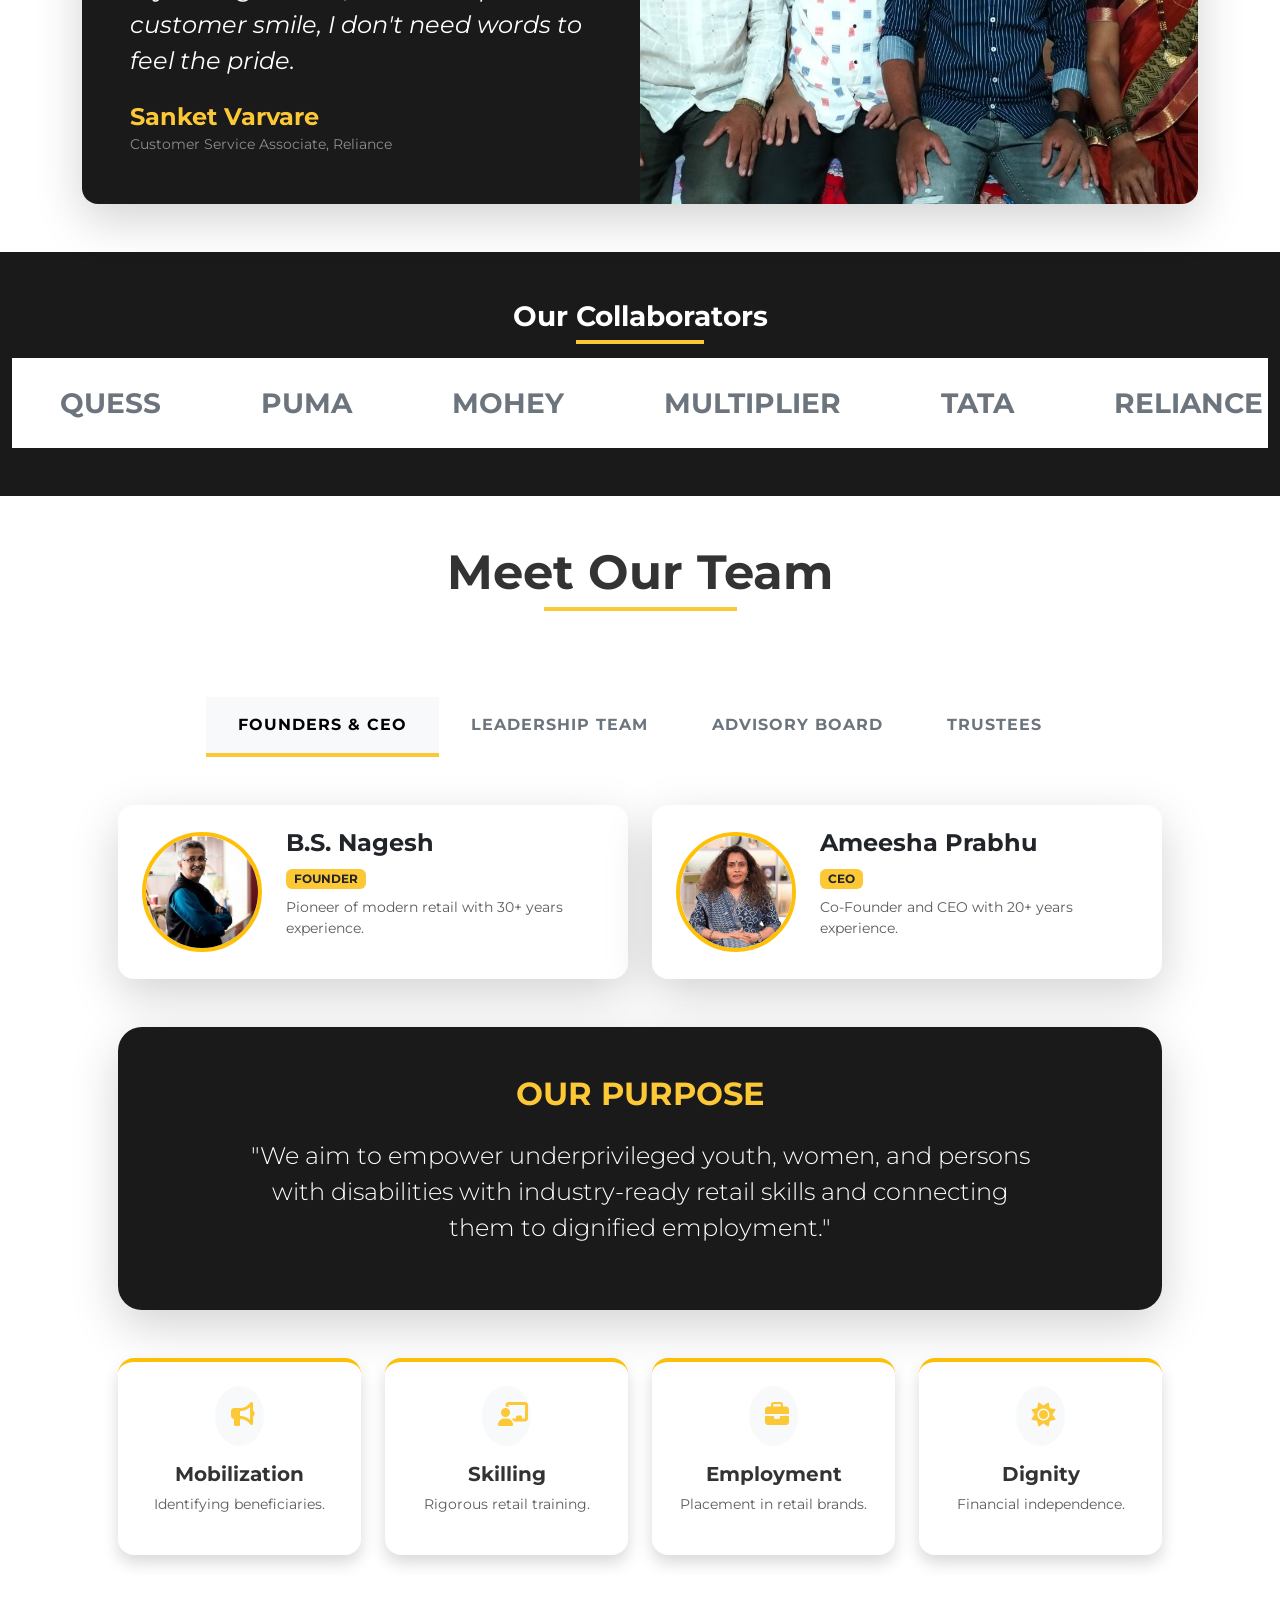
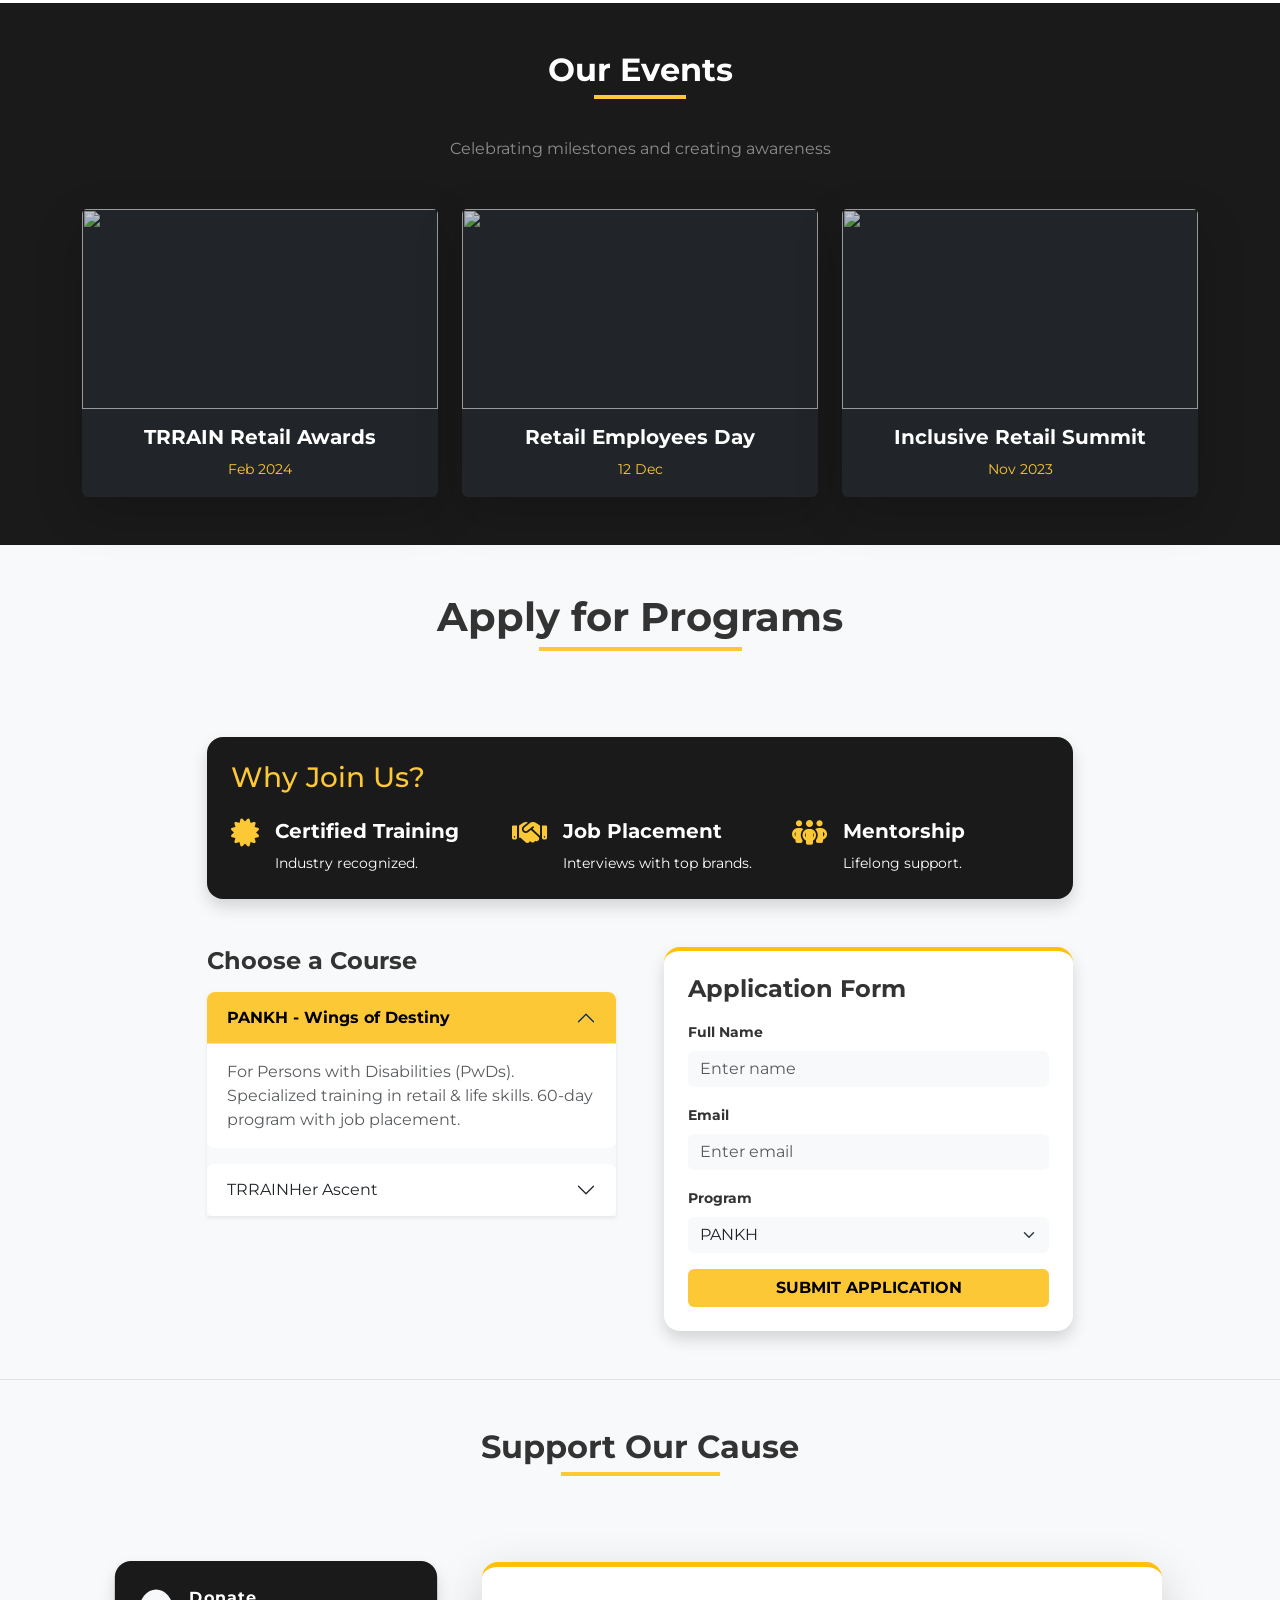
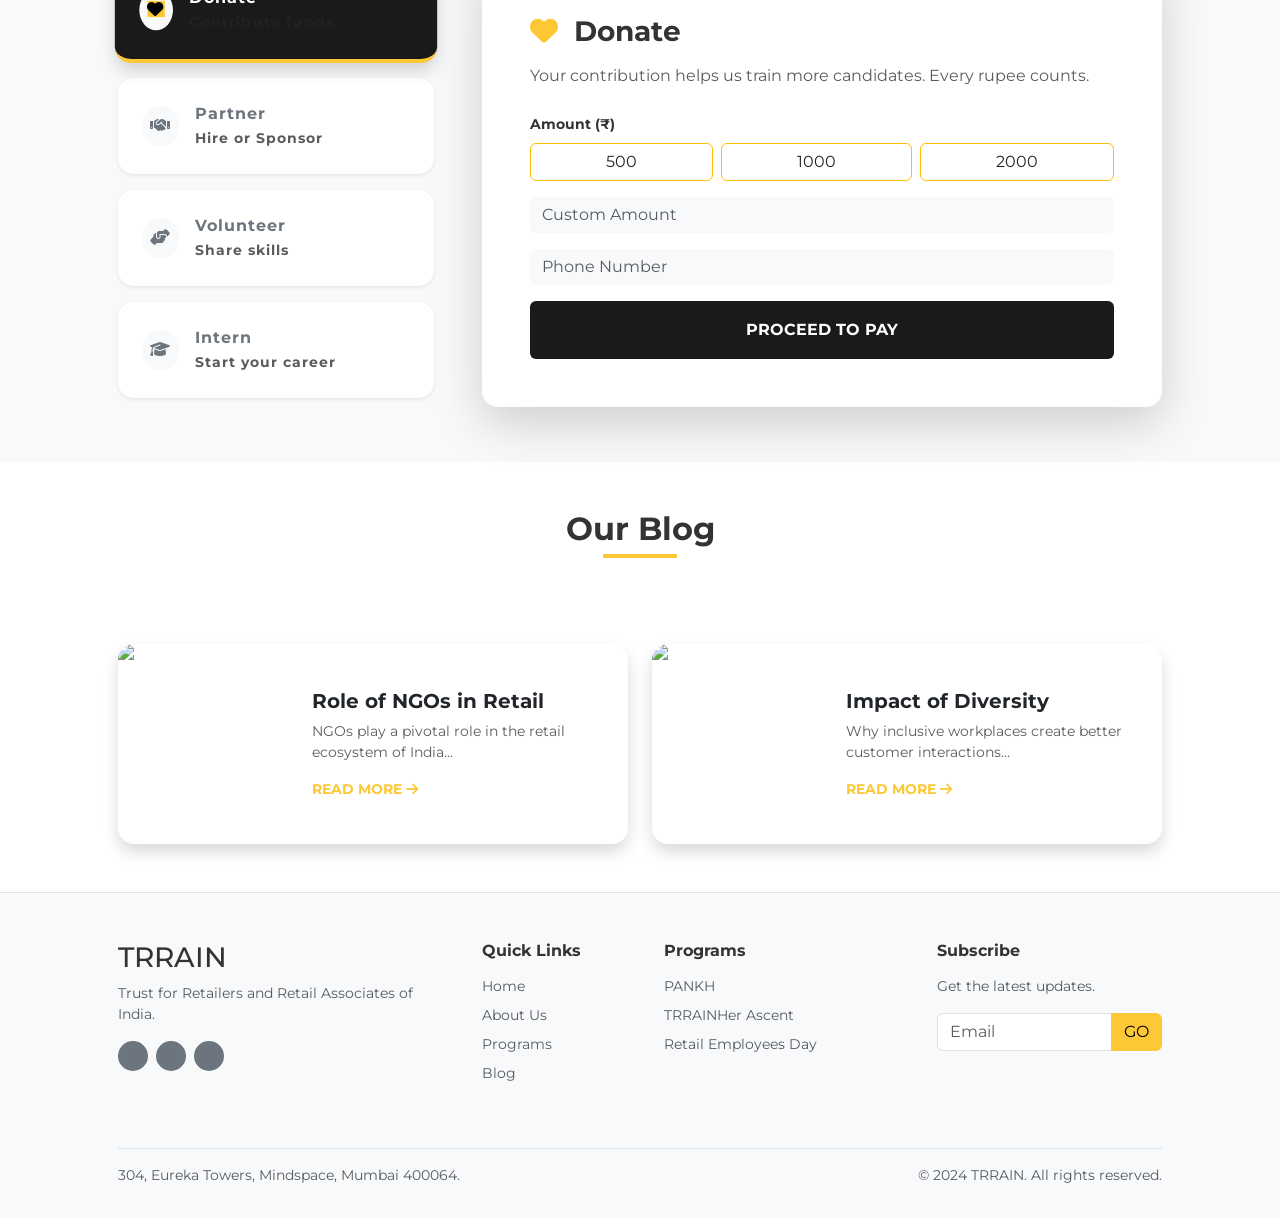
==== commit 296bb56f: "Update index.html" ====
--- a/index.html
+++ b/index.html
@@ -14,7 +14,7 @@
     <link rel="stylesheet" href="https://cdnjs.cloudflare.com/ajax/libs/font-awesome/6.4.0/css/all.min.css">
 
     <style>
-        /* --- BRAND COLORS & GLOBAL STYLES --- */
+        /* --- brand colors & global styles --- */
         :root {
             --brand-yellow: #fdc835;
             --brand-dark: #1a1a1a;
@@ -24,9 +24,11 @@
             font-family: 'Montserrat', sans-serif;
             overflow-x: hidden;
             color: #333;
-        }
-
-        /* --- UTILITY CLASSES --- */
+            /* smooth transition when resizing text */
+            transition: font-size 0.2s ease; 
+        }
+
+        /* --- utility classes --- */
         .text-brand { color: var(--brand-yellow) !important; }
         .bg-brand { background-color: var(--brand-yellow) !important; color: #000; }
         .bg-dark-custom { background-color: var(--brand-dark) !important; color: white; }
@@ -34,7 +36,7 @@
         .rounded-4 { border-radius: 1rem !important; }
         .rounded-5 { border-radius: 1.5rem !important; }
         
-        /* Custom underline for headers */
+        /* custom underline for headers */
         .section-header {
             position: relative;
             display: inline-block;
@@ -50,7 +52,7 @@
             left: 25%;
         }
 
-        /* Animation for marquee */
+        /* animation for marquee */
         .marquee-container {
             overflow: hidden;
             white-space: nowrap;
@@ -65,7 +67,7 @@
             100% { transform: translateX(-50%); }
         }
 
-        /* Nav tabs customization*/
+        /* nav tabs customization*/
         .nav-pills .nav-link {
             color: #6c757d;
             border-bottom: 4px solid transparent;
@@ -81,7 +83,7 @@
             border-bottom: 4px solid var(--brand-yellow);
         }
         
-        /* Vertical pills for Support Section */
+        /* vertical pills for support section */
         .support-pills .nav-link {
             border: none;
             border-radius: 1rem;
@@ -107,11 +109,11 @@
             background-color: var(--brand-yellow) !important;
         }
 
-        /* Hover effects */
-        .hover-scale { transition: transform 0.3s; }
+        /* hover effects */
+        .hover-scale { transition: transform 0.3s; cursor: pointer; }
         .hover-scale:hover { transform: scale(1.05); }
         
-        /* Accordion active state */
+        /* accordion active state */
         .accordion-button:not(.collapsed) {
             background-color: var(--brand-yellow);
             color: black;
@@ -122,14 +124,87 @@
             border-color: rgba(0,0,0,.125);
         }
 
-        /* Smooth scroll */
+        /* smooth scroll */
         html { scroll-behavior: smooth; }
         
-        /* Focus accessibility */
+        /* focus accessibility */
         *:focus-visible { outline: 3px solid #FDD835; outline-offset: 2px; }
+
+        /* custom scrollbar styling */
+        ::-webkit-scrollbar { width: 8px; }
+        ::-webkit-scrollbar-track { background: #f1f1f1; }
+        ::-webkit-scrollbar-thumb { background: #ccc; border-radius: 4px; }
+        ::-webkit-scrollbar-thumb:hover { background: #FDD835; }
+
+        /* animation to fade elements in */
+        .fade-in { animation: fadeIn 0.8s ease-out forwards; opacity: 0; transform: translateY(20px); }
+        @keyframes fadeIn { to { opacity: 1; transform: translateY(0); } }
+
+        /* high contrast mode styles */
+        .high-contrast {
+            background-color: black !important;
+            color: #FDD835 !important;
+        }
+        .high-contrast * {
+            background-color: black !important;
+            color: #FDD835 !important;
+            border-color: #FDD835 !important;
+        }
+        .high-contrast img {
+            filter: grayscale(100%) contrast(150%);
+        }
+
+        /* validation styles for feature 3 */
+        .valid-input { border: 2px solid #198754 !important; }
+        .invalid-input { border: 2px solid #dc3545 !important; }
+
+        /* back to top button styles for feature 5 */
+        #backToTopBtn {
+            position: fixed;
+            bottom: 30px;
+            right: 30px;
+            display: none; /* hidden by default */
+            z-index: 999;
+            width: 50px;
+            height: 50px;
+            border-radius: 50%;
+            box-shadow: 0 4px 8px rgba(0,0,0,0.3);
+        }
+
     </style>
+    
+    
 </head>
 <body data-bs-spy="scroll" data-bs-target="#main-navbar">
+                    
+    <div class="bg-black text-white px-4 py-2 d-flex justify-content-between align-items-center small">
+        <div class="d-flex align-items-center gap-3">
+            <span>Accessibility Tools:</span>
+            <button 
+                id="contrastBtn" 
+                class="btn btn-sm btn-outline-light"
+                onclick="toggleContrast()">
+                High Contrast
+            </button>
+        </div>
+        <div class="d-flex align-items-center gap-2">
+            <span>Text Size:</span>
+            <button onclick="changeTextSize(1)" class="btn btn-sm text-white hover-brand">A</button>
+            <input 
+                type="range" 
+                id="textSizeSlider"
+                min="100" max="150" step="10" 
+                value="100" 
+                oninput="slideTextSize(this.value)"
+                class="form-range" style="width: 80px;"
+            >
+            <button onclick="changeTextSize(1.5)" class="btn btn-sm text-white fs-6 hover-brand">A</button>
+        </div>
+    </div>
+
+    <button id="backToTopBtn" class="btn bg-brand border-0" onclick="scrollToTop()">
+        <i class="fa-solid fa-arrow-up"></i>
+    </button>
 
     <nav id="main-navbar" class="navbar navbar-expand-lg navbar-light bg-white sticky-top shadow-sm py-3">
         <div class="container-fluid px-md-5">
@@ -219,24 +294,32 @@
         </div>
     </section>
 
-    <section class="bg-brand py-5 text-center">
+    <section id="impact-section" class="bg-brand py-5 text-center">
         <div class="container">
             <h2 class="fw-bold mb-5 section-header border-black">Our Impact</h2>
             <div class="row g-4">
                 <div class="col-6 col-md-3 hover-scale">
-                    <div class="display-4 fw-bolder mb-2">38,000+</div>
+                    <div class="display-4 fw-bolder mb-2">
+                        <span class="counter" data-target="38000">0</span>+
+                    </div>
                     <div class="small fw-bold text-uppercase letter-spacing-2">PwDs Impacted</div>
                 </div>
                 <div class="col-6 col-md-3 hover-scale">
-                    <div class="display-4 fw-bolder mb-2">16,000+</div>
+                    <div class="display-4 fw-bolder mb-2">
+                        <span class="counter" data-target="16000">0</span>+
+                    </div>
                     <div class="small fw-bold text-uppercase letter-spacing-2">Women Impacted</div>
                 </div>
                 <div class="col-6 col-md-3 hover-scale">
-                    <div class="display-4 fw-bolder mb-2">300+</div>
+                    <div class="display-4 fw-bolder mb-2">
+                        <span class="counter" data-target="300">0</span>+
+                    </div>
                     <div class="small fw-bold text-uppercase letter-spacing-2">RETAIL ASSOCIATES AWARDED</div>
                 </div>
                 <div class="col-6 col-md-3 hover-scale">
-                    <div class="display-4 fw-bolder mb-2">~22 M</div>
+                    <div class="display-4 fw-bolder mb-2">
+                        ~<span class="counter" data-target="22">0</span> M
+                    </div>
                     <div class="small fw-bold text-uppercase letter-spacing-2">RETAIL EMPLOYEES CELEBRATED</div>
                 </div>
             </div>
@@ -274,7 +357,6 @@
                 </div>
             </div>
 
-            <!-- testimonial carousel -->
             <div id="storiesCarousel" class="carousel slide" data-bs-ride="carousel">
                 <div class="carousel-inner rounded-4 shadow-lg">
                     <div class="carousel-item active bg-dark-custom">
@@ -361,16 +443,7 @@
         </div>
     </section>
 
-
-    
-
-
-
     <section id="about" class="py-5 bg-white">
-        
-            
-            
-            
             <div class="container px-md-5">
             <div class="text-center mb-5">
                 <h2 class="fw-bold display-5 section-header">Meet Our Team</h2>
@@ -388,9 +461,9 @@
                 <div class="tab-pane fade show active" id="pills-founders">
                     <div class="row g-4">
                         <div class="col-md-6">
-                            <div class="card h-100 border-0 shadow-lg p-4 rounded-4">
+                            <div class="card h-100 border-0 shadow-lg p-4 rounded-4 hover-scale" onclick="showTeamModal('nagesh.jpg', 'B.S. Nagesh', 'FOUNDER')">
                                 <div class="d-flex align-items-center">
-                                    <img src="nagesh.jpg" class="rounded-circle border border-4 border-warning me-4" style="width:100px; height:100px; object-fit:cover;">
+                                    <img src="nagesh.jpg" class="rounded-circle border border-4 border-warning me-4" style="width:120px; height:120px; object-fit:cover;">
                                     <div>
                                         <h4 class="fw-bold">B.S. Nagesh</h4>
                                         <span class="badge bg-brand text-dark mb-2">FOUNDER</span>
@@ -400,9 +473,9 @@
                             </div>
                         </div>
                         <div class="col-md-6">
-                            <div class="card h-100 border-0 shadow-lg p-4 rounded-4">
+                            <div class="card h-100 border-0 shadow-lg p-4 rounded-4 hover-scale" onclick="showTeamModal('ameesha.jpg', 'Ameesha Prabhu', 'CEO')">
                                 <div class="d-flex align-items-center">
-                                    <img src="ameesha.jpg" class="rounded-circle border border-4 border-warning me-4" style="width:100px; height:100px; object-fit:cover;">
+                                    <img src="ameesha.jpg" class="rounded-circle border border-4 border-warning me-4" style="width:120px; height:120px; object-fit:cover;">
                                     <div>
                                         <h4 class="fw-bold">Ameesha Prabhu</h4>
                                         <span class="badge bg-brand text-dark mb-2">CEO</span>
@@ -417,38 +490,38 @@
                 <div class="tab-pane fade" id="pills-leadership">
                     <div class="row g-4 justify-content-center">
                         <div class="col-6 col-md-3">
-                            <div class="card h-100 border-0 shadow text-center p-3 rounded-4 hover-scale">
-                                <img src="lead1.jpg" class="rounded-circle mx-auto mb-3" width="80">
+                            <div class="card h-100 border-0 shadow text-center p-3 rounded-4 hover-scale" onclick="showTeamModal('lead1.jpg', 'Swati Sontakke', 'Leader')">
+                                <img src="lead1.jpg" class="rounded-circle mx-auto mb-3" width="120">
                                 <h5>Swati Sontakke</h5>
                             </div>
                         </div>
                         <div class="col-6 col-md-3">
-                            <div class="card h-100 border-0 shadow text-center p-3 rounded-4 hover-scale">
-                                <img src="lead2.jpeg" class="rounded-circle mx-auto mb-3" width="80">
+                            <div class="card h-100 border-0 shadow text-center p-3 rounded-4 hover-scale" onclick="showTeamModal('lead2.jpeg', 'Priyaranjan Bidhar', 'Leader')">
+                                <img src="lead2.jpeg" class="rounded-circle mx-auto mb-3" width="120">
                                 <h5>Priyaranjan Bidhar</h5>
                             </div>
                         </div>
                         <div class="col-6 col-md-3">
-                            <div class="card h-100 border-0 shadow text-center p-3 rounded-4 hover-scale">
-                                <img src="lead3.jpeg" class="rounded-circle mx-auto mb-3" width="80">
+                            <div class="card h-100 border-0 shadow text-center p-3 rounded-4 hover-scale" onclick="showTeamModal('lead3.jpeg', 'Meena Sriramane', 'Leader')">
+                                <img src="lead3.jpeg" class="rounded-circle mx-auto mb-3" width="120">
                                 <h5>Meena Sriramane</h5>
                             </div>
                         </div>
                         <div class="col-6 col-md-3">
-                            <div class="card h-100 border-0 shadow text-center p-3 rounded-4 hover-scale">
-                                <img src="lead4.jpeg" class="rounded-circle mx-auto mb-3" width="80">
+                            <div class="card h-100 border-0 shadow text-center p-3 rounded-4 hover-scale" onclick="showTeamModal('lead4.jpeg', 'Pooja Nagesh', 'Leader')">
+                                <img src="lead4.jpeg" class="rounded-circle mx-auto mb-3" width="120">
                                 <h5>Pooja Nagesh</h5>
                             </div>
                         </div>
                         <div class="col-6 col-md-3">
-                            <div class="card h-100 border-0 shadow text-center p-3 rounded-4 hover-scale">
-                                <img src="lead5.jpg" class="rounded-circle mx-auto mb-3" width="80">
+                            <div class="card h-100 border-0 shadow text-center p-3 rounded-4 hover-scale" onclick="showTeamModal('lead5.jpg', 'Sajidali Pathan', 'Leader')">
+                                <img src="lead5.jpg" class="rounded-circle mx-auto mb-3" width="120">
                                 <h5>Sajidali Pathan</h5>
                             </div>
                         </div>
                         <div class="col-6 col-md-3">
-                            <div class="card h-100 border-0 shadow text-center p-3 rounded-4 hover-scale">
-                                <img src="lead6.png" class="rounded-circle mx-auto mb-3" width="80">
+                            <div class="card h-100 border-0 shadow text-center p-3 rounded-4 hover-scale" onclick="showTeamModal('lead6.png', 'Sameer Iyer', 'Leader')">
+                                <img src="lead6.png" class="rounded-circle mx-auto mb-3" width="120">
                                 <h5>Sameer Iyer</h5>
                             </div>
                         </div>
@@ -456,97 +529,93 @@
                 </div>
 
                 <div class="tab-pane fade" id="pills-advisors">
-
                     <div class="row g-4 justify-content-center">
                         <div class="col-6 col-md-3">
-                            <div class="card h-100 border-0 shadow text-center p-3 rounded-4 hover-scale">
-                                <img src="adv1.jpg" class="rounded-circle mx-auto mb-3" width="80">
+                            <div class="card h-100 border-0 shadow text-center p-3 rounded-4 hover-scale" onclick="showTeamModal('adv1.jpg', 'Pinakiranjan Mishra', 'Advisor')">
+                                <img src="adv1.jpg" class="rounded-circle mx-auto mb-3" width="120">
                                 <h5>Pinakiranjan Mishra</h5>
                             </div>
                         </div>
                         <div class="col-6 col-md-3">
-                            <div class="card h-100 border-0 shadow text-center p-3 rounded-4 hover-scale">
-                                <img src="adv2.jpg" class="rounded-circle mx-auto mb-3" width="80">
+                            <div class="card h-100 border-0 shadow text-center p-3 rounded-4 hover-scale" onclick="showTeamModal('adv2.jpg', 'Bala Despande', 'Advisor')">
+                                <img src="adv2.jpg" class="rounded-circle mx-auto mb-3" width="120">
                                 <h5>Bala Despande</h5>
                             </div>
                         </div>
                         <div class="col-6 col-md-3">
-                            <div class="card h-100 border-0 shadow text-center p-3 rounded-4 hover-scale">
-                                <img src="adv3.jpg" class="rounded-circle mx-auto mb-3" width="80">
+                            <div class="card h-100 border-0 shadow text-center p-3 rounded-4 hover-scale" onclick="showTeamModal('adv3.jpg', 'Shalini Kamath', 'Advisor')">
+                                <img src="adv3.jpg" class="rounded-circle mx-auto mb-3" width="120">
                                 <h5>Shalini Kamath</h5>
                             </div>
                         </div>
                         <div class="col-6 col-md-3">
-                            <div class="card h-100 border-0 shadow text-center p-3 rounded-4 hover-scale">
-                                <img src="adv4.jpg" class="rounded-circle mx-auto mb-3" width="80">
+                            <div class="card h-100 border-0 shadow text-center p-3 rounded-4 hover-scale" onclick="showTeamModal('adv4.jpg', 'Anuj Puri', 'Advisor')">
+                                <img src="adv4.jpg" class="rounded-circle mx-auto mb-3" width="120">
                                 <h5>Anuj Puri</h5>
                             </div>
                         </div>
                         <div class="col-6 col-md-3">
-                            <div class="card h-100 border-0 shadow text-center p-3 rounded-4 hover-scale">
-                                <img src="adv5.jpg" class="rounded-circle mx-auto mb-3" width="80">
+                            <div class="card h-100 border-0 shadow text-center p-3 rounded-4 hover-scale" onclick="showTeamModal('adv5.jpg', 'Suhas Tuljapurkar', 'Advisor')">
+                                <img src="adv5.jpg" class="rounded-circle mx-auto mb-3" width="120">
                                 <h5>Suhas Tuljapurkar</h5>
                             </div>
                         </div>
                         <div class="col-6 col-md-3">
-                            <div class="card h-100 border-0 shadow text-center p-3 rounded-4 hover-scale">
-                                <img src="adv6.jpg" class="rounded-circle mx-auto mb-3" width="80">
+                            <div class="card h-100 border-0 shadow text-center p-3 rounded-4 hover-scale" onclick="showTeamModal('adv6.jpg', 'Shashi Sinha', 'Advisor')">
+                                <img src="adv6.jpg" class="rounded-circle mx-auto mb-3" width="120">
                                 <h5>Shashi Sinha</h5>
                             </div>
                         </div>
                         <div class="col-6 col-md-3">
-                            <div class="card h-100 border-0 shadow text-center p-3 rounded-4 hover-scale">
-                                <img src="adv7.jpg" class="rounded-circle mx-auto mb-3" width="80">
+                            <div class="card h-100 border-0 shadow text-center p-3 rounded-4 hover-scale" onclick="showTeamModal('adv7.jpg', 'Vidya Hariharan', 'Advisor')">
+                                <img src="adv7.jpg" class="rounded-circle mx-auto mb-3" width="120">
                                 <h5>Vidya Hariharan</h5>
                             </div>
                         </div>
                         <div class="col-6 col-md-3">
-                            <div class="card h-100 border-0 shadow text-center p-3 rounded-4 hover-scale">
-                                <img src="adv8.jpg" class="rounded-circle mx-auto mb-3" width="80">
+                            <div class="card h-100 border-0 shadow text-center p-3 rounded-4 hover-scale" onclick="showTeamModal('adv8.jpg', 'Sairee Chahal', 'Advisor')">
+                                <img src="adv8.jpg" class="rounded-circle mx-auto mb-3" width="120">
                                 <h5>Sairee Chahal</h5>
                             </div>
                         </div>
                         <div class="col-6 col-md-3">
-                            <div class="card h-100 border-0 shadow text-center p-3 rounded-4 hover-scale">
-                                <img src="adv9.webp" class="rounded-circle mx-auto mb-3" width="80">
+                            <div class="card h-100 border-0 shadow text-center p-3 rounded-4 hover-scale" onclick="showTeamModal('adv9.webp', 'Mr. Rahul Mehta', 'Advisor')">
+                                <img src="adv9.webp" class="rounded-circle mx-auto mb-3" width="120">
                                 <h5>Mr. Rahul Mehta</h5>
                             </div>
                         </div>
                     </div>
-
-
-                     
                 </div>
                 
                 <div class="tab-pane fade" id="pills-trustees">
                      <div class="row g-4 justify-content-center">
                         <div class="col-6 col-md-3">
-                            <div class="card h-100 border-0 shadow text-center p-3 rounded-4 hover-scale">
-                                <img src="tr1.jpg" class="rounded-circle mx-auto mb-3" width="80">
+                            <div class="card h-100 border-0 shadow text-center p-3 rounded-4 hover-scale" onclick="showTeamModal('tr1.jpg', 'Rohit Srivastava', 'Trustee')">
+                                <img src="tr1.jpg" class="rounded-circle mx-auto mb-3" width="120">
                                 <h5>Rohit Srivastava</h5>
                             </div>
                         </div>
                         <div class="col-6 col-md-3">
-                            <div class="card h-100 border-0 shadow text-center p-3 rounded-4 hover-scale">
-                                <img src="tr2.jpg" class="rounded-circle mx-auto mb-3" width="80">
+                            <div class="card h-100 border-0 shadow text-center p-3 rounded-4 hover-scale" onclick="showTeamModal('tr2.jpg', 'Richa Bajpai', 'Trustee')">
+                                <img src="tr2.jpg" class="rounded-circle mx-auto mb-3" width="120">
                                 <h5>Richa Bajpai</h5>
                             </div>
                         </div>
                         <div class="col-6 col-md-3">
-                            <div class="card h-100 border-0 shadow text-center p-3 rounded-4 hover-scale">
-                                <img src="tr3.jpg" class="rounded-circle mx-auto mb-3" width="80">
+                            <div class="card h-100 border-0 shadow text-center p-3 rounded-4 hover-scale" onclick="showTeamModal('tr3.jpg', 'Vistra ITCL', 'Trustee')">
+                                <img src="tr3.jpg" class="rounded-circle mx-auto mb-3" width="120">
                                 <h5>Vistra ITCL</h5>
                             </div>
                         </div>
                         <div class="col-6 col-md-3">
-                            <div class="card h-100 border-0 shadow text-center p-3 rounded-4 hover-scale">
-                                <img src="tr4.jpeg" class="rounded-circle mx-auto mb-3" width="80">
+                            <div class="card h-100 border-0 shadow text-center p-3 rounded-4 hover-scale" onclick="showTeamModal('tr4.jpeg', 'Megha Tata', 'Trustee')">
+                                <img src="tr4.jpeg" class="rounded-circle mx-auto mb-3" width="120">
                                 <h5>Megha Tata</h5>
                             </div>
                         </div>
                         <div class="col-6 col-md-3">
-                            <div class="card h-100 border-0 shadow text-center p-3 rounded-4 hover-scale">
-                                <img src="tr5.jpg" class="rounded-circle mx-auto mb-3" width="80">
+                            <div class="card h-100 border-0 shadow text-center p-3 rounded-4 hover-scale" onclick="showTeamModal('tr5.jpg', 'Mr Vijay Jain', 'Trustee')">
+                                <img src="tr5.jpg" class="rounded-circle mx-auto mb-3" width="120">
                                 <h5>Mr Vijay Jain</h5>
                             </div>
                         </div>
@@ -555,6 +624,22 @@
                 </div>
             </div>
             
+            <div class="modal fade" id="teamModal" tabindex="-1">
+                <div class="modal-dialog modal-dialog-centered">
+                    <div class="modal-content rounded-4 p-4 text-center">
+                        <div class="modal-header border-0">
+                            <button type="button" class="btn-close" data-bs-dismiss="modal"></button>
+                        </div>
+                        <div class="modal-body">
+                            <img id="teamModalImg" src="" class="rounded-circle border border-4 border-warning mb-3" style="width:150px; height:150px; object-fit:cover;">
+                            <h3 class="fw-bold" id="teamModalName"></h3>
+                            <span class="badge bg-brand text-dark mb-3" id="teamModalRole"></span>
+                            <p class="text-muted">this is where their description will be</p>
+                        </div>
+                    </div>
+                </div>
+            </div>
+
             <div class="my-5 bg-dark-custom rounded-5 p-5 text-center shadow-lg position-relative overflow-hidden">
                 <div class="position-relative z-2 text-white">
                     <h2 class="fw-bold text-brand text-uppercase mb-4">Our Purpose</h2>
@@ -634,20 +719,92 @@
     </section>
 
     <div class="modal fade" id="eventModal1" tabindex="-1">
-        <div class="modal-dialog modal-dialog-centered">
+        <div class="modal-dialog modal-dialog-centered modal-lg">
             <div class="modal-content rounded-4 overflow-hidden border-0">
-                <div class="position-relative h-50">
-                    <img src="https://images.unsplash.com/photo-1511578314322-379afb476865?q=80&w=1000" class="w-100 h-100 object-fit-cover" style="height:200px;">
-                    <button type="button" class="btn-close position-absolute top-0 end-0 m-3 bg-white rounded-circle p-2" data-bs-dismiss="modal"></button>
-                </div>
-                <div class="modal-body p-4">
+                <div id="carouselEvent1" class="carousel slide" data-bs-ride="carousel">
+                    <div class="carousel-inner" style="height: 300px;">
+                        <div class="carousel-item active h-100">
+                            <img src="https://images.unsplash.com/photo-1511578314322-379afb476865?q=80&w=1000" class="d-block w-100 h-100 object-fit-cover">
+                        </div>
+                        <div class="carousel-item h-100">
+                            <img src="https://images.unsplash.com/photo-1544161515-4ab6ce6db874?q=80&w=1000" class="d-block w-100 h-100 object-fit-cover">
+                        </div>
+                    </div>
+                    <button class="carousel-control-prev" type="button" data-bs-target="#carouselEvent1" data-bs-slide="prev">
+                        <span class="carousel-control-prev-icon"></span>
+                    </button>
+                    <button class="carousel-control-next" type="button" data-bs-target="#carouselEvent1" data-bs-slide="next">
+                        <span class="carousel-control-next-icon"></span>
+                    </button>
+                </div>
+                <div class="modal-body p-4 position-relative">
+                    <button type="button" class="btn-close position-absolute top-0 end-0 m-3" data-bs-dismiss="modal"></button>
                     <span class="badge bg-brand text-dark mb-2">Feb 2024</span>
                     <h3 class="fw-bold">TRRAIN Retail Awards</h3>
-                    <p class="text-muted">Celebrating the best retail associates in the country with a gala night awarding excellence.</p>
+                    <p class="text-muted">Celebrating the best retail associates in the country with a gala night awarding excellence. This event highlights the champions of customer service.</p>
                 </div>
             </div>
         </div>
     </div>
+
+    <div class="modal fade" id="eventModal2" tabindex="-1">
+        <div class="modal-dialog modal-dialog-centered modal-lg">
+            <div class="modal-content rounded-4 overflow-hidden border-0">
+                <div id="carouselEvent2" class="carousel slide" data-bs-ride="carousel">
+                    <div class="carousel-inner" style="height: 300px;">
+                        <div class="carousel-item active h-100">
+                            <img src="https://images.unsplash.com/photo-1528605248644-14dd04022da1?q=80&w=1000" class="d-block w-100 h-100 object-fit-cover">
+                        </div>
+                        <div class="carousel-item h-100">
+                            <img src="https://images.unsplash.com/photo-1517457373958-b7bdd4587205?q=80&w=1000" class="d-block w-100 h-100 object-fit-cover">
+                        </div>
+                    </div>
+                    <button class="carousel-control-prev" type="button" data-bs-target="#carouselEvent2" data-bs-slide="prev">
+                        <span class="carousel-control-prev-icon"></span>
+                    </button>
+                    <button class="carousel-control-next" type="button" data-bs-target="#carouselEvent2" data-bs-slide="next">
+                        <span class="carousel-control-next-icon"></span>
+                    </button>
+                </div>
+                <div class="modal-body p-4 position-relative">
+                    <button type="button" class="btn-close position-absolute top-0 end-0 m-3" data-bs-dismiss="modal"></button>
+                    <span class="badge bg-brand text-dark mb-2">12 Dec</span>
+                    <h3 class="fw-bold">Retail Employees Day</h3>
+                    <p class="text-muted">A day dedicated to celebrating the tireless efforts of retail employees across India. We organize widespread campaigns to say 'Thank You'.</p>
+                </div>
+            </div>
+        </div>
+    </div>
+
+    <div class="modal fade" id="eventModal3" tabindex="-1">
+        <div class="modal-dialog modal-dialog-centered modal-lg">
+            <div class="modal-content rounded-4 overflow-hidden border-0">
+                <div id="carouselEvent3" class="carousel slide" data-bs-ride="carousel">
+                    <div class="carousel-inner" style="height: 300px;">
+                        <div class="carousel-item active h-100">
+                            <img src="https://images.unsplash.com/photo-1505373877841-8d25f7d46678?q=80&w=1000" class="d-block w-100 h-100 object-fit-cover">
+                        </div>
+                        <div class="carousel-item h-100">
+                            <img src="https://images.unsplash.com/photo-1551818255-e6e10975bc17?q=80&w=1000" class="d-block w-100 h-100 object-fit-cover">
+                        </div>
+                    </div>
+                    <button class="carousel-control-prev" type="button" data-bs-target="#carouselEvent3" data-bs-slide="prev">
+                        <span class="carousel-control-prev-icon"></span>
+                    </button>
+                    <button class="carousel-control-next" type="button" data-bs-target="#carouselEvent3" data-bs-slide="next">
+                        <span class="carousel-control-next-icon"></span>
+                    </button>
+                </div>
+                <div class="modal-body p-4 position-relative">
+                    <button type="button" class="btn-close position-absolute top-0 end-0 m-3" data-bs-dismiss="modal"></button>
+                    <span class="badge bg-brand text-dark mb-2">Nov 2023</span>
+                    <h3 class="fw-bold">Inclusive Retail Summit</h3>
+                    <p class="text-muted">Bringing together industry leaders to discuss and promote inclusivity in the retail workspace. A roadmap for the future.</p>
+                </div>
+            </div>
+        </div>
+    </div>
+
     <section id="programs" class="py-5 bg-light">
         <div class="container px-md-5">
             <div class="text-center mb-5">
@@ -708,24 +865,31 @@
                         <div class="col-md-6">
                             <div class="bg-white p-4 rounded-4 shadow border-top border-4 border-warning">
                                 <h4 class="fw-bold mb-3">Application Form</h4>
-                                <form>
-                                    <div class="mb-3">
-                                        <label class="form-label small fw-bold">Full Name</label>
-                                        <input type="text" class="form-control bg-light border-0" placeholder="Enter name">
-                                    </div>
-                                    <div class="mb-3">
-                                        <label class="form-label small fw-bold">Email</label>
-                                        <input type="email" class="form-control bg-light border-0" placeholder="Enter email">
-                                    </div>
-                                    <div class="mb-3">
-                                        <label class="form-label small fw-bold">Program</label>
-                                        <select class="form-select bg-light border-0">
-                                            <option>PANKH</option>
-                                            <option>TRRAINHer</option>
-                                        </select>
-                                    </div>
-                                    <button class="btn bg-brand w-100 fw-bold">SUBMIT APPLICATION</button>
-                                </form>
+                                <div id="formContainer">
+                                    <form id="appForm">
+                                        <div class="mb-3">
+                                            <label class="form-label small fw-bold">Full Name</label>
+                                            <input type="text" class="form-control bg-light border-0" placeholder="Enter name" required>
+                                        </div>
+                                        <div class="mb-3">
+                                            <label class="form-label small fw-bold">Email</label>
+                                            <input type="email" class="form-control bg-light border-0 validate-email" placeholder="Enter email" required>
+                                        </div>
+                                        <div class="mb-3">
+                                            <label class="form-label small fw-bold">Program</label>
+                                            <select class="form-select bg-light border-0">
+                                                <option>PANKH</option>
+                                                <option>TRRAINHer</option>
+                                            </select>
+                                        </div>
+                                        <button type="submit" class="btn bg-brand w-100 fw-bold">SUBMIT APPLICATION</button>
+                                    </form>
+                                </div>
+                                <div id="successMessage" class="text-center py-5 d-none fade-in">
+                                    <i class="fa-solid fa-circle-check text-success display-1 mb-3"></i>
+                                    <h4 class="fw-bold">Thank You!</h4>
+                                    <p class="text-muted">We have received your application.</p>
+                                </div>
                             </div>
                         </div>
                     </div>
@@ -755,6 +919,10 @@
                             <div class="bg-light rounded-circle p-2"><i class="fa-solid fa-hands-helping"></i></div>
                             <div><div class="fw-bold">Volunteer</div><small class="text-muted">Share skills</small></div>
                         </button>
+                        <button class="nav-link d-flex align-items-center gap-3" data-bs-toggle="pill" data-bs-target="#v-intern">
+                            <div class="bg-light rounded-circle p-2"><i class="fa-solid fa-graduation-cap"></i></div>
+                            <div><div class="fw-bold">Intern</div><small class="text-muted">Start your career</small></div>
+                        </button>
                     </div>
                 </div>
 
@@ -772,6 +940,7 @@
                                     <button type="button" class="btn btn-outline-warning text-dark flex-grow-1">2000</button>
                                 </div>
                                 <input type="number" class="form-control bg-light border-0 mb-3" placeholder="Custom Amount">
+                                <input type="text" class="form-control bg-light border-0 mb-3 validate-phone" placeholder="Phone Number">
                                 <button class="btn bg-dark-custom w-100 py-3 fw-bold">PROCEED TO PAY</button>
                             </form>
                         </div>
@@ -779,15 +948,50 @@
                         <div class="tab-pane fade" id="v-partner">
                             <h3 class="fw-bold mb-3"><i class="fa-solid fa-handshake text-brand me-2"></i> Partner</h3>
                             <p class="text-muted mb-4">Join hands to hire skilled associates or sponsor training centers.</p>
-                            <input class="form-control bg-light border-0 mb-3 p-3" placeholder="Company Name">
+                            <input class="form-control bg-light border-0 mb-3 p-3" placeholder="Company Name" required>
+                            <input class="form-control bg-light border-0 mb-3 p-3 validate-email" placeholder="Official Email" required>
                             <button class="btn bg-dark-custom w-100 py-3 fw-bold">SUBMIT INTEREST</button>
                         </div>
 
                         <div class="tab-pane fade" id="v-volunteer">
                             <h3 class="fw-bold mb-3"><i class="fa-solid fa-hands-helping text-brand me-2"></i> Volunteer</h3>
                             <p class="text-muted mb-4">Mentor our candidates, conduct workshops, or help us with operational support.</p>
-                            <textarea class="form-control bg-light border-0 mb-3 p-3" rows="4" placeholder="How can you help?"></textarea>
+                            <input class="form-control bg-light border-0 mb-3 p-3 validate-email" placeholder="Email Address" required>
+                            <textarea class="form-control bg-light border-0 mb-3 p-3" rows="4" placeholder="How can you help?" required></textarea>
                             <button class="btn bg-dark-custom w-100 py-3 fw-bold">JOIN US</button>
+                        </div>
+
+                        <div class="tab-pane fade" id="v-intern">
+                            <h3 class="fw-bold mb-3"><i class="fa-solid fa-graduation-cap text-brand me-2"></i> Intern with Us</h3>
+                            <p class="text-muted mb-4">Gain real-world experience in the social sector. Fields marked * are mandatory.</p>
+                            <form>
+                                <div class="row g-3">
+                                    <div class="col-md-6">
+                                        <input class="form-control bg-light border-0 p-3" placeholder="Full Name *" required>
+                                    </div>
+                                    <div class="col-md-6">
+                                        <input class="form-control bg-light border-0 p-3 validate-phone" placeholder="Phone Number *" required>
+                                    </div>
+                                    <div class="col-12">
+                                        <input class="form-control bg-light border-0 p-3 validate-email" placeholder="Email Address *" required>
+                                    </div>
+                                    <div class="col-md-6">
+                                        <select class="form-select bg-light border-0 p-3">
+                                            <option selected>Duration *</option>
+                                            <option>1 Month</option>
+                                            <option>3 Months</option>
+                                            <option>6 Months</option>
+                                        </select>
+                                    </div>
+                                    <div class="col-md-6">
+                                        <label class="form-control bg-light border-0 p-3 text-muted">Upload Resume * <input type="file" class="d-none"></label>
+                                    </div>
+                                    <div class="col-12">
+                                        <textarea class="form-control bg-light border-0 p-3" rows="3" placeholder="Why do you want to intern here?"></textarea>
+                                    </div>
+                                </div>
+                                <button class="btn bg-dark-custom w-100 py-3 fw-bold mt-4">APPLY FOR INTERNSHIP</button>
+                            </form>
                         </div>
                     </div>
                 </div>
@@ -808,7 +1012,7 @@
                         <div class="card-body d-flex flex-column justify-content-center p-4">
                             <h5 class="fw-bold">Role of NGOs in Retail</h5>
                             <p class="card-text text-muted small line-clamp-2">NGOs play a pivotal role in the retail ecosystem of India...</p>
-                            <a href="#" class="text-brand fw-bold text-decoration-none small stretched-link">READ MORE <i class="fa-solid fa-arrow-right"></i></a>
+                            <a href="blog1.html" class="text-brand fw-bold text-decoration-none small stretched-link">READ MORE <i class="fa-solid fa-arrow-right"></i></a>
                         </div>
                     </div>
                 </div>
@@ -818,7 +1022,7 @@
                         <div class="card-body d-flex flex-column justify-content-center p-4">
                             <h5 class="fw-bold">Impact of Diversity</h5>
                             <p class="card-text text-muted small line-clamp-2">Why inclusive workplaces create better customer interactions...</p>
-                            <a href="#" class="text-brand fw-bold text-decoration-none small stretched-link">READ MORE <i class="fa-solid fa-arrow-right"></i></a>
+                            <a href="blog2.html" class="text-brand fw-bold text-decoration-none small stretched-link">READ MORE <i class="fa-solid fa-arrow-right"></i></a>
                         </div>
                     </div>
                 </div>
@@ -872,5 +1076,160 @@
     </footer>
 
     <script src="https://cdn.jsdelivr.net/npm/bootstrap@5.3.0/dist/js/bootstrap.bundle.min.js"></script>
+    
+    <script>
+        // --- high contrast logic ---
+        // toggles a class on body to change colors
+        let isHighContrast = false;
+        const contrastBtn = document.getElementById('contrastBtn');
+        const body = document.body;
+
+        function toggleContrast() {
+            isHighContrast = !isHighContrast;
+            if (isHighContrast) {
+                body.classList.add('high-contrast');
+                contrastBtn.innerHTML = "Normal View";
+                contrastBtn.classList.remove('btn-outline-light');
+                contrastBtn.classList.add('btn-warning', 'text-dark');
+            } else {
+                body.classList.remove('high-contrast');
+                contrastBtn.innerHTML = "High Contrast";
+                contrastBtn.classList.remove('btn-warning', 'text-dark');
+                contrastBtn.classList.add('btn-outline-light');
+            }
+        }
+
+        // --- text size logic (feature 6) ---
+        // changes the root font size percent. since bootstrap uses rem (relative em),
+        // scaling the body font-size scales all text elements proportionally.
+        const slider = document.getElementById('textSizeSlider');
+
+        function slideTextSize(val) {
+            body.style.fontSize = val + '%';
+        }
+
+        function changeTextSize(scale) {
+            const percentage = scale * 100;
+            slider.value = percentage;
+            slideTextSize(percentage);
+        }
+
+        // --- animated counters logic (feature 2) ---
+        // detects when numbers are visible on screen, then counts up
+        const impactSection = document.getElementById('impact-section');
+        const counters = document.querySelectorAll('.counter');
+        let hasAnimated = false;
+
+        const animateCounters = () => {
+            counters.forEach(counter => {
+                const target = +counter.getAttribute('data-target'); // gets number from html
+                const duration = 2000; // 2 seconds animation
+                const stepTime = 20; 
+                const steps = duration / stepTime;
+                const increment = target / steps;
+                
+                let current = 0;
+                const timer = setInterval(() => {
+                    current += increment;
+                    if (current >= target) {
+                        counter.innerText = target.toLocaleString(); 
+                        clearInterval(timer);
+                    } else {
+                        counter.innerText = Math.ceil(current).toLocaleString();
+                    }
+                }, stepTime);
+            });
+        };
+
+        // uses intersection observer to trigger animation only when scrolled into view
+        const observer = new IntersectionObserver((entries) => {
+            entries.forEach(entry => {
+                if (entry.isIntersecting && !hasAnimated) {
+                    animateCounters();
+                    hasAnimated = true; 
+                }
+            });
+        }, { threshold: 0.5 }); 
+        
+        if(impactSection) observer.observe(impactSection);
+
+        // --- real-time validation logic (feature 3) ---
+        // regex helpers for validation
+        const validateEmail = (email) => /^[^\s@]+@[^\s@]+\.[^\s@]+$/.test(email);
+        const validatePhone = (phone) => /^\d{10}$/.test(phone); // checks for 10 digits
+
+        // attach listeners to specific inputs marked with classes
+        document.querySelectorAll('.validate-email').forEach(input => {
+            input.addEventListener('input', function() {
+                if(validateEmail(this.value)) {
+                    this.classList.add('valid-input');
+                    this.classList.remove('invalid-input');
+                } else {
+                    this.classList.add('invalid-input');
+                    this.classList.remove('valid-input');
+                }
+            });
+        });
+
+        document.querySelectorAll('.validate-phone').forEach(input => {
+            input.addEventListener('input', function() {
+                if(validatePhone(this.value)) {
+                    this.classList.add('valid-input');
+                    this.classList.remove('invalid-input');
+                } else {
+                    this.classList.add('invalid-input');
+                    this.classList.remove('valid-input');
+                }
+            });
+        });
+
+        // --- form submission no-reload logic (feature 4) ---
+        // prevents default submit, hides form, shows success message
+        const appForm = document.getElementById('appForm');
+        const formContainer = document.getElementById('formContainer');
+        const successMessage = document.getElementById('successMessage');
+
+        if(appForm) {
+            appForm.addEventListener('submit', function(e) {
+                e.preventDefault(); // stops page reload
+                formContainer.classList.add('d-none'); // hides form
+                successMessage.classList.remove('d-none'); // shows message
+            });
+        }
+
+        // --- back to top button logic (feature 5) ---
+        // shows button when scrolled 50% down, scrolls to top on click
+        const backToTopBtn = document.getElementById('backToTopBtn');
+
+        window.onscroll = function() {
+            // calculate scroll percentage
+            const scrollTotal = document.documentElement.scrollHeight - document.documentElement.clientHeight;
+            const scrollCurrent = document.documentElement.scrollTop;
+            
+            if ((scrollCurrent / scrollTotal) > 0.5) {
+                backToTopBtn.style.display = "block";
+            } else {
+                backToTopBtn.style.display = "none";
+            }
+        };
+
+        function scrollToTop() {
+            window.scrollTo({ top: 0, behavior: 'smooth' });
+        }
+
+        // --- feature 1: team modal logic ---
+        // initializes a generic modal and fills it with specific content
+        function showTeamModal(img, name, role) {
+            // populate modal elements
+            document.getElementById('teamModalImg').src = img;
+            document.getElementById('teamModalName').innerText = name;
+            document.getElementById('teamModalRole').innerText = role;
+            
+            // show the modal using bootstrap's js api
+            var myModal = new bootstrap.Modal(document.getElementById('teamModal'));
+            myModal.show();
+        }
+
+    </script>
 </body>
 </html>
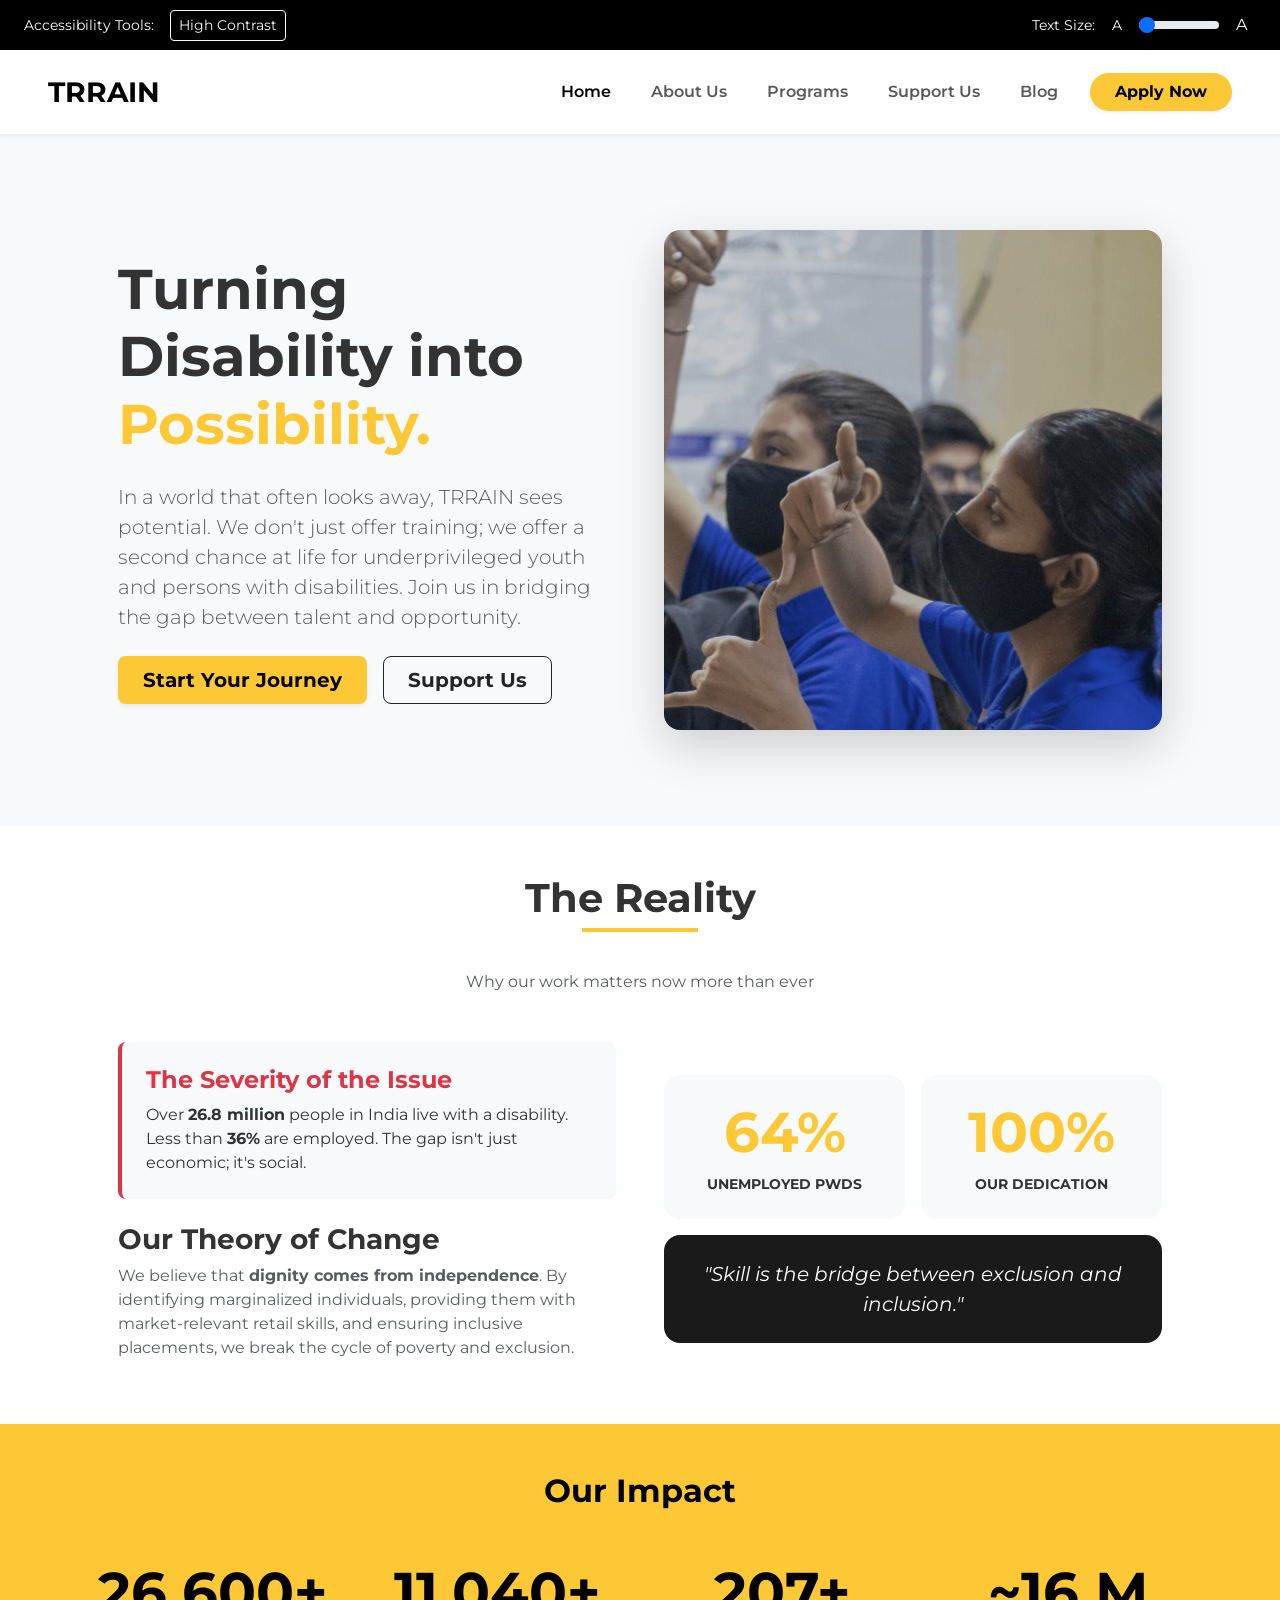
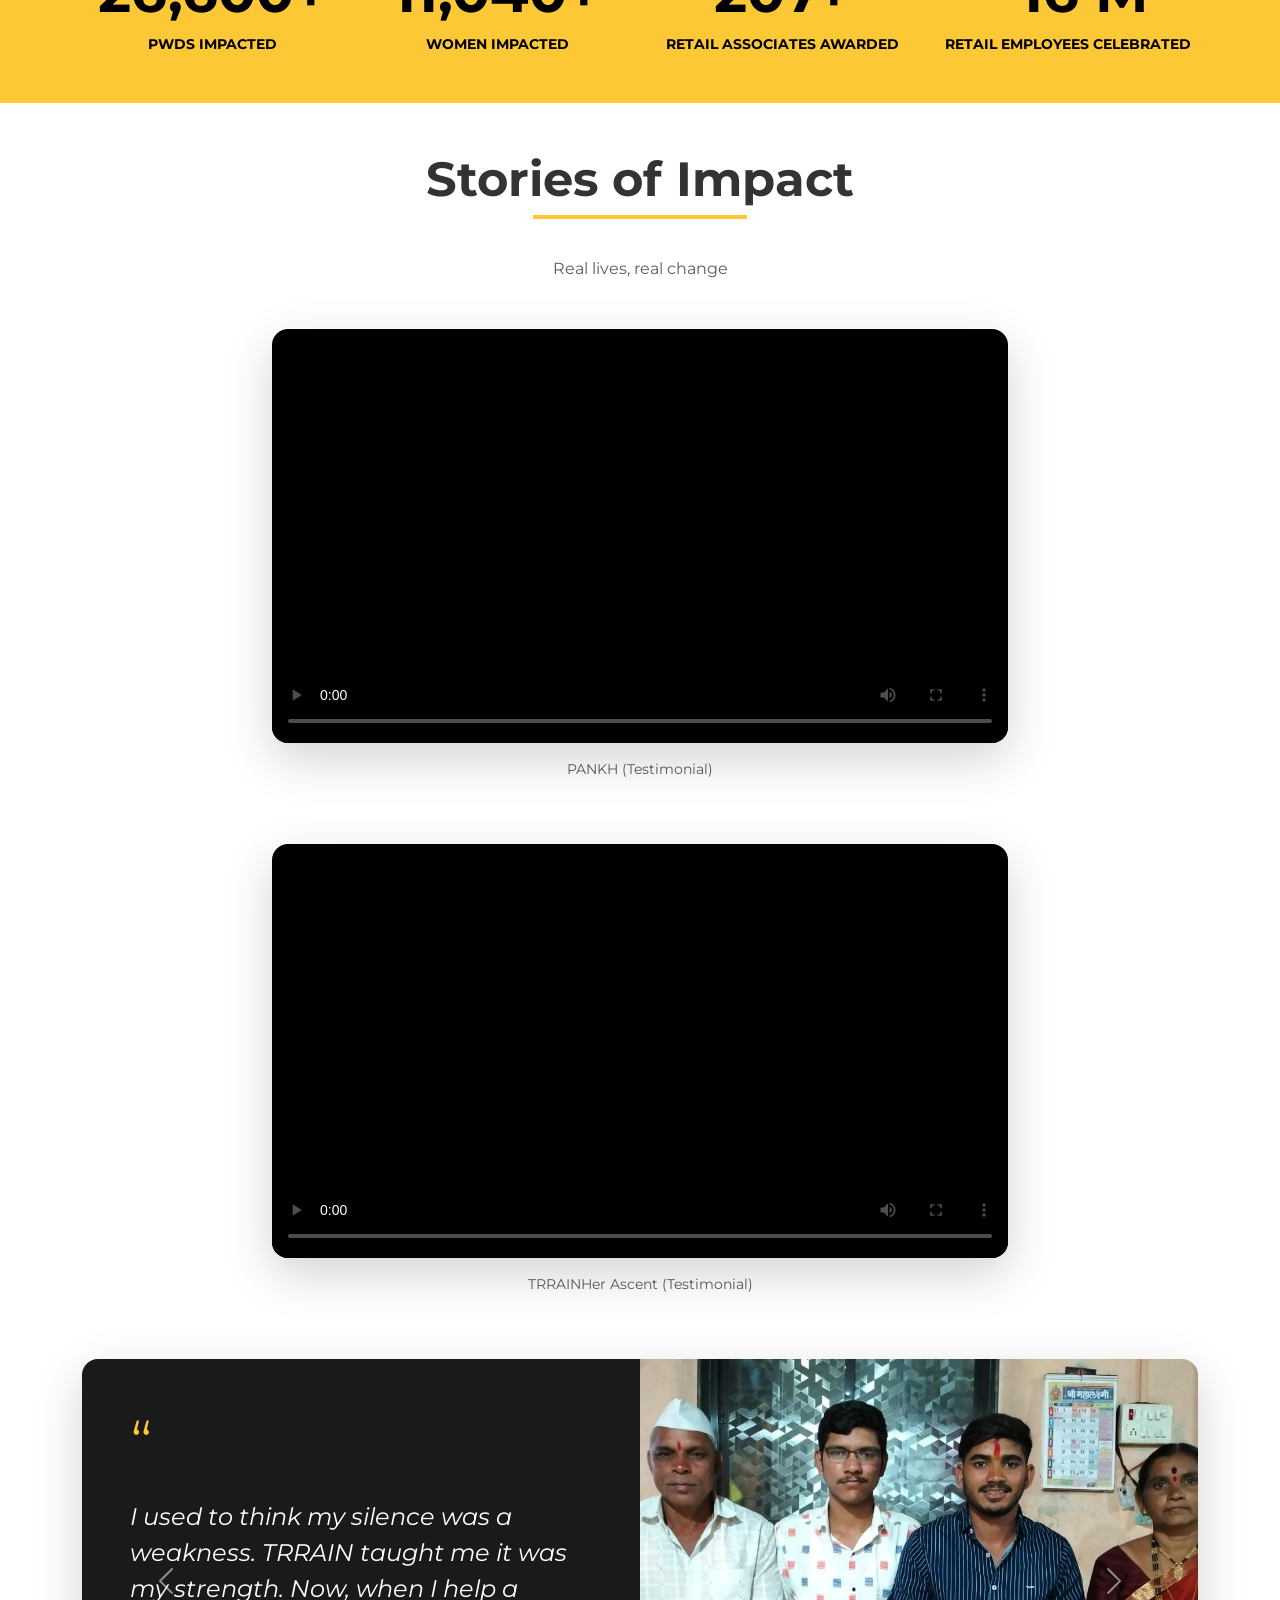
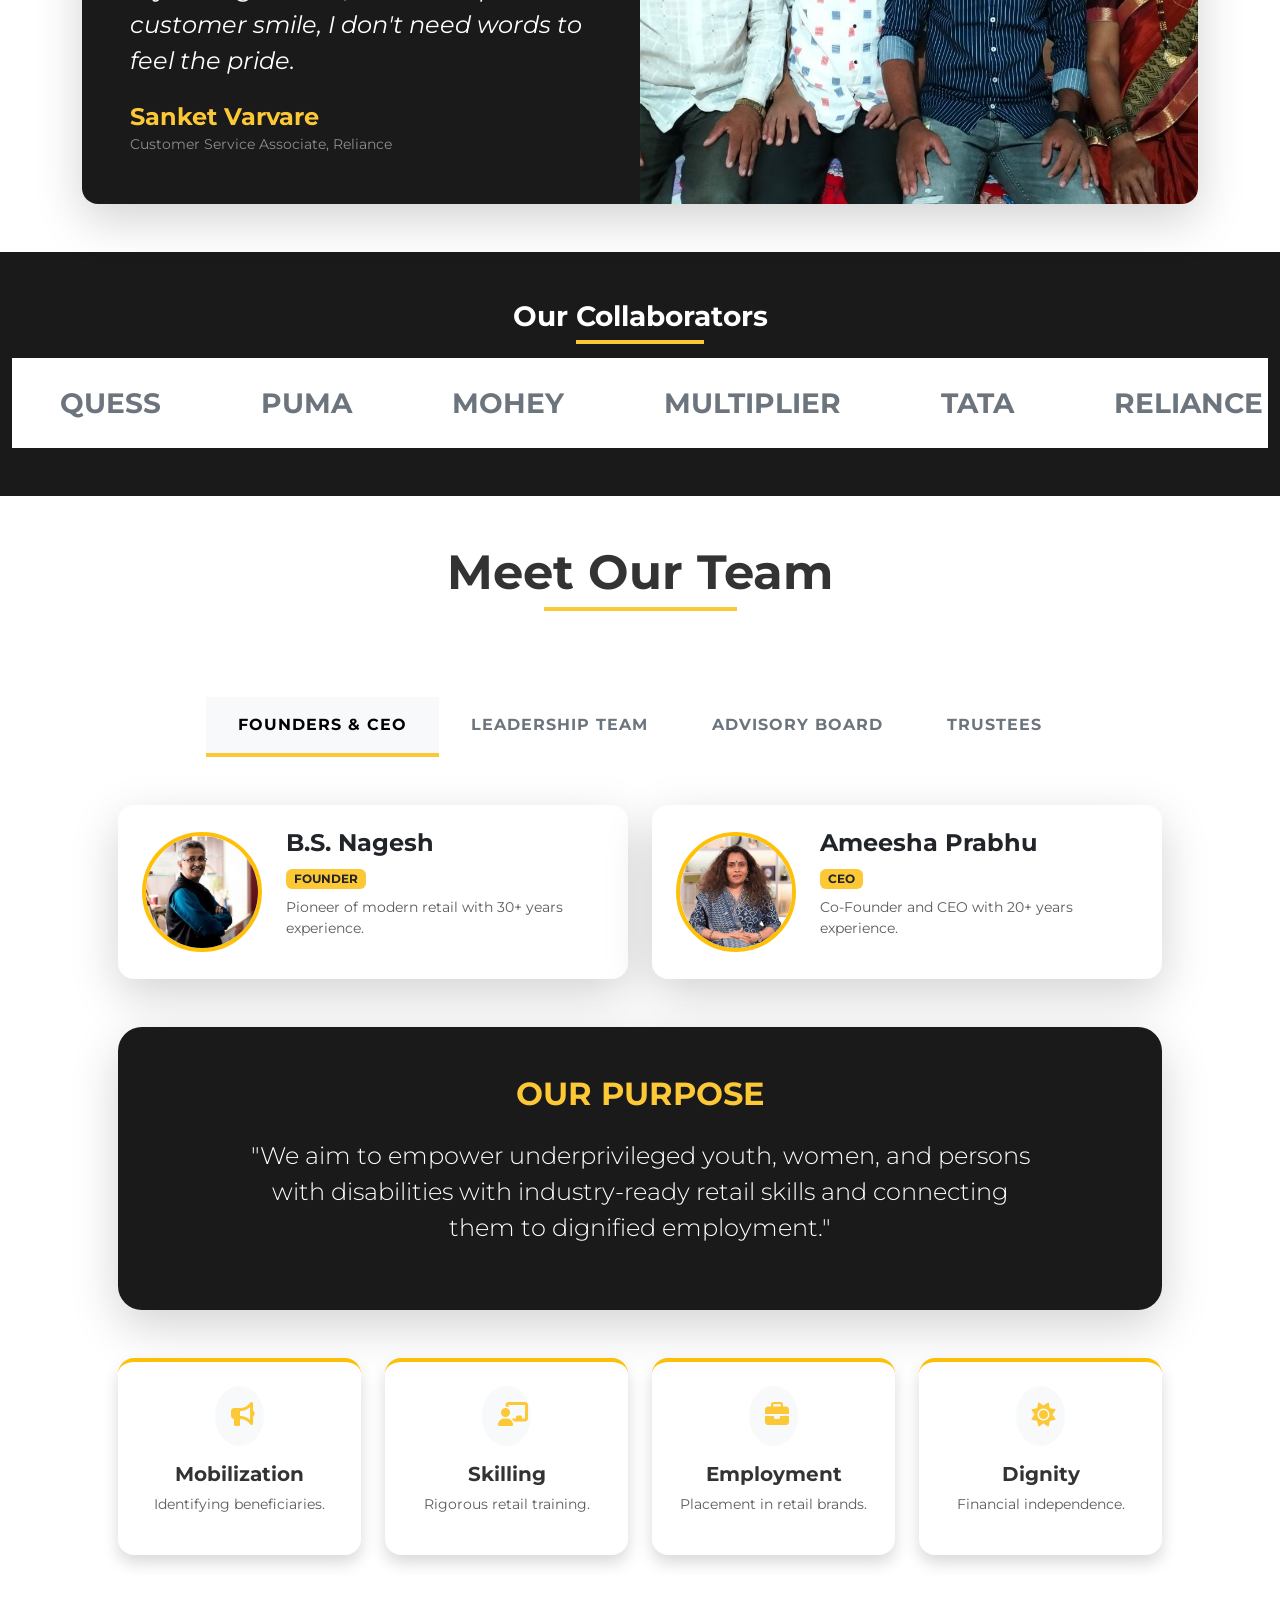
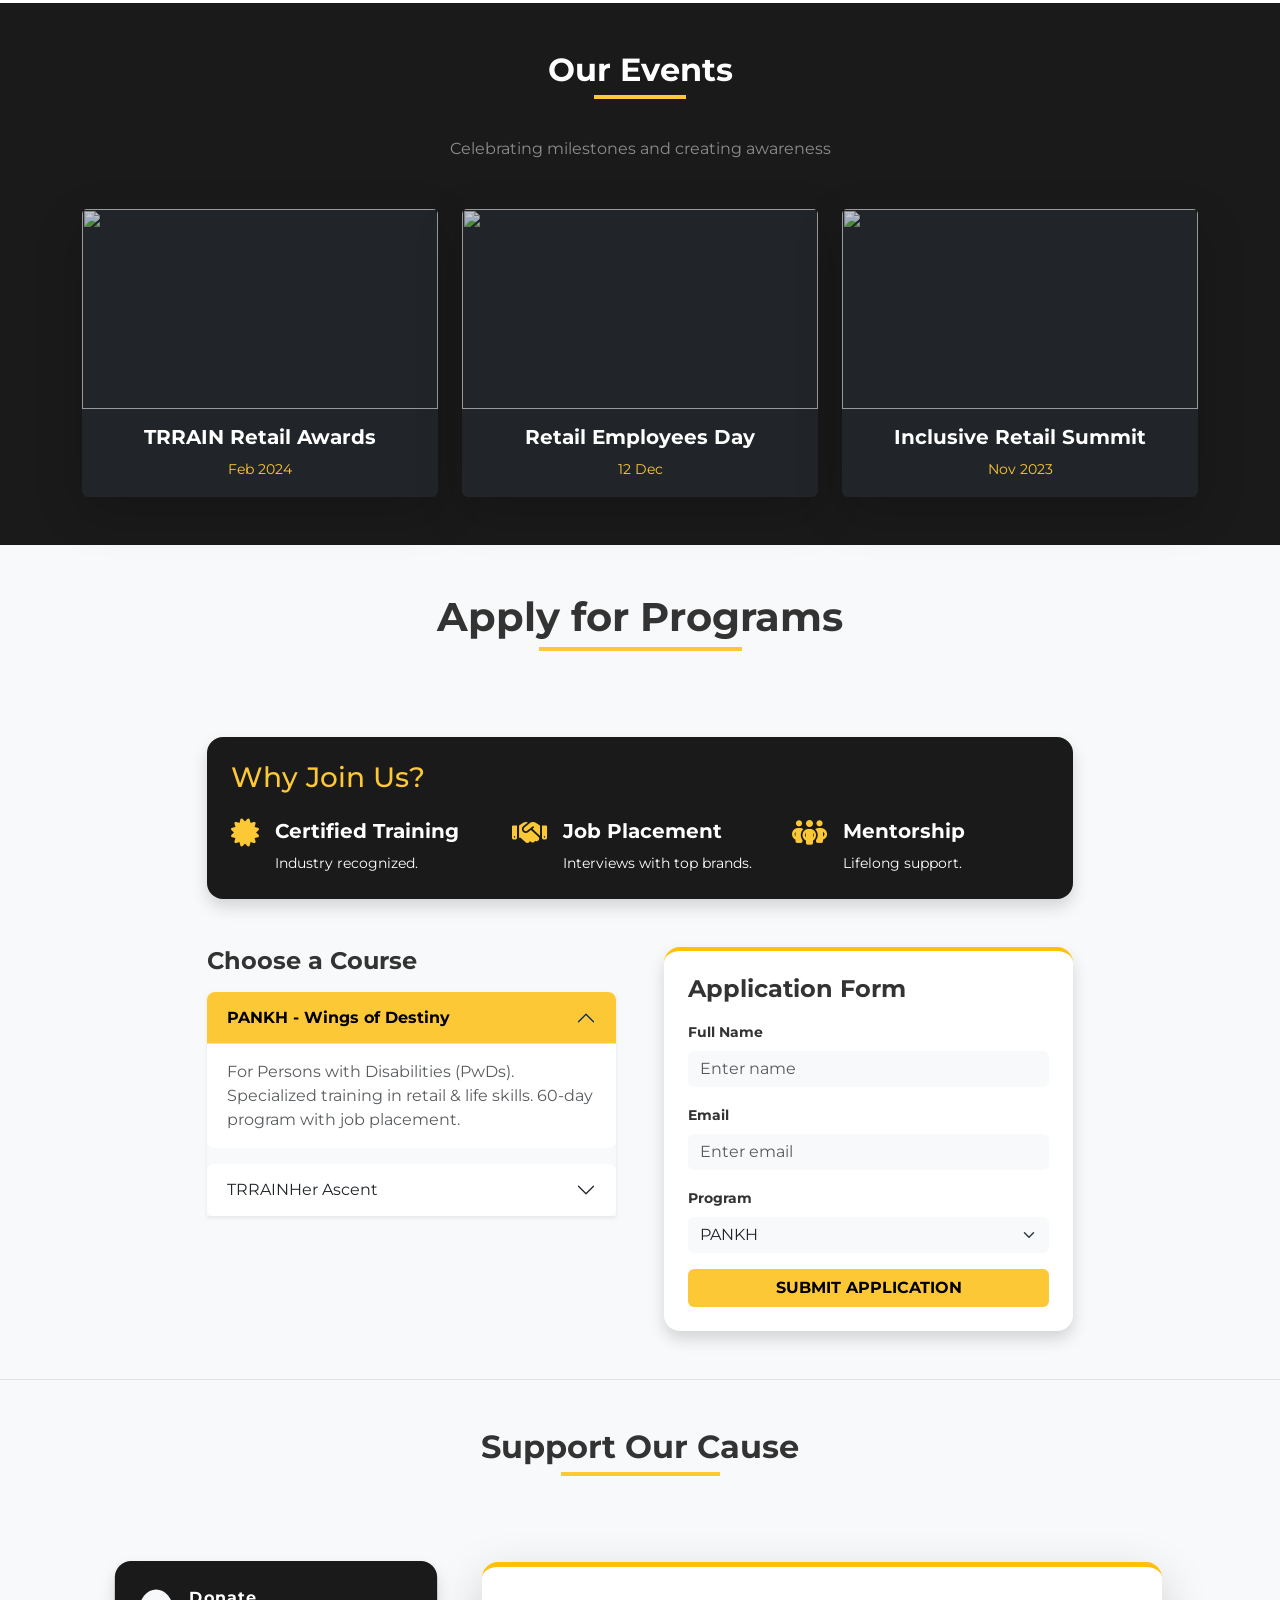
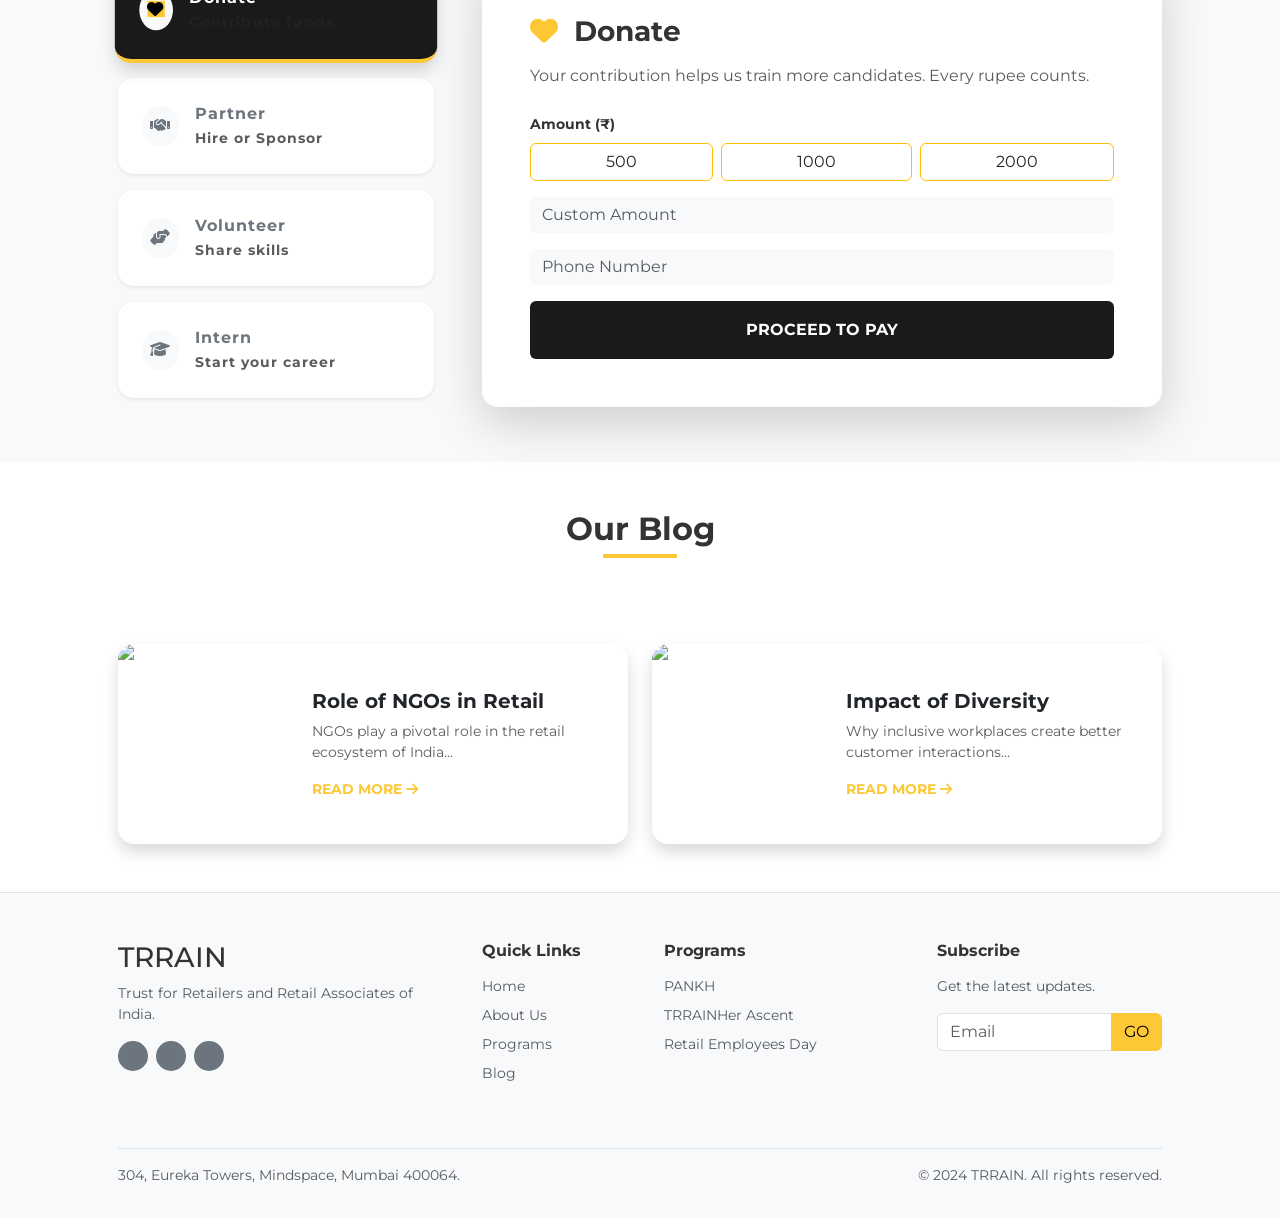
==== commit caea4d05: "yep" ====
--- a/index.html
+++ b/index.html
@@ -176,7 +176,7 @@
     
 </head>
 <body data-bs-spy="scroll" data-bs-target="#main-navbar">
-                    
+                                    
     <div class="bg-black text-white px-4 py-2 d-flex justify-content-between align-items-center small">
         <div class="d-flex align-items-center gap-3">
             <span>Accessibility Tools:</span>
@@ -1124,7 +1124,7 @@
             counters.forEach(counter => {
                 const target = +counter.getAttribute('data-target'); // gets number from html
                 const duration = 2000; // 2 seconds animation
-                const stepTime = 20; 
+                const stepTime = 20;    
                 const steps = duration / stepTime;
                 const increment = target / steps;
                 
@@ -1146,7 +1146,7 @@
             entries.forEach(entry => {
                 if (entry.isIntersecting && !hasAnimated) {
                     animateCounters();
-                    hasAnimated = true; 
+                    hasAnimated = true;  
                 }
             });
         }, { threshold: 0.5 }); 
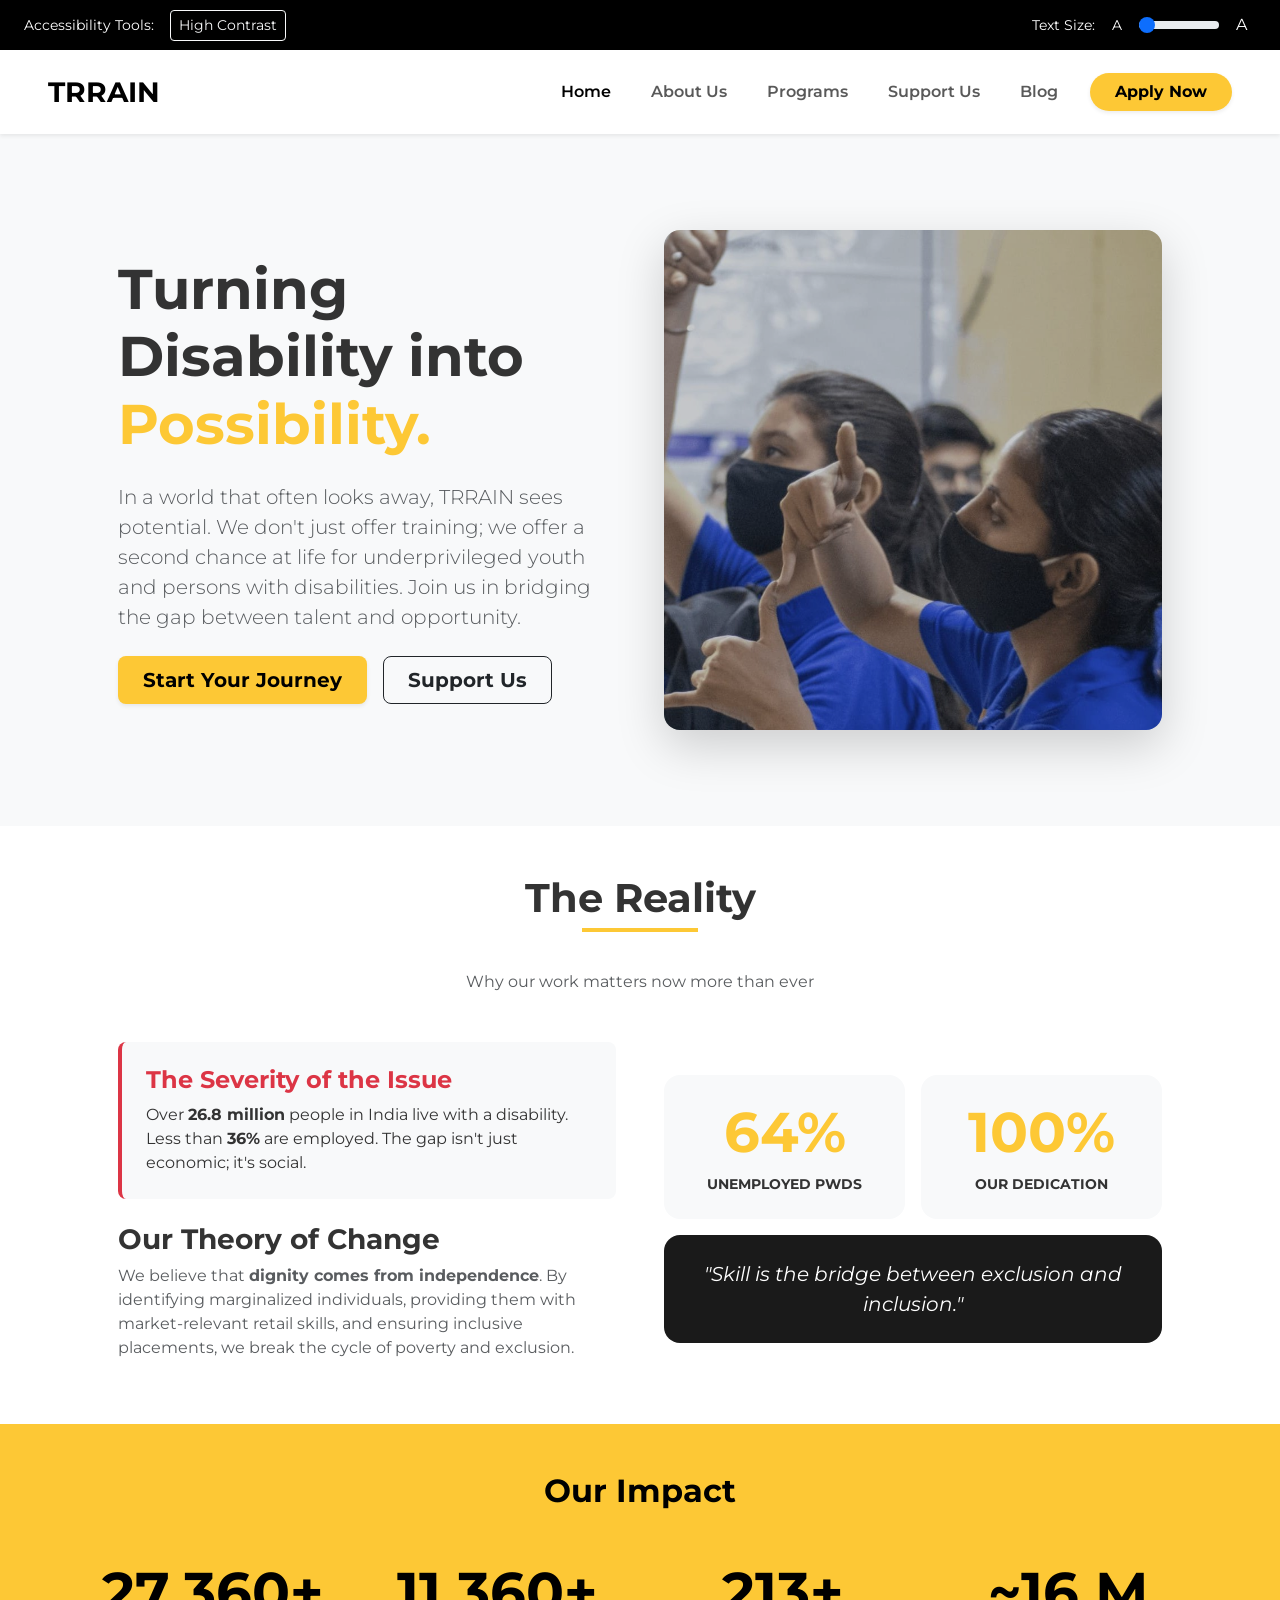
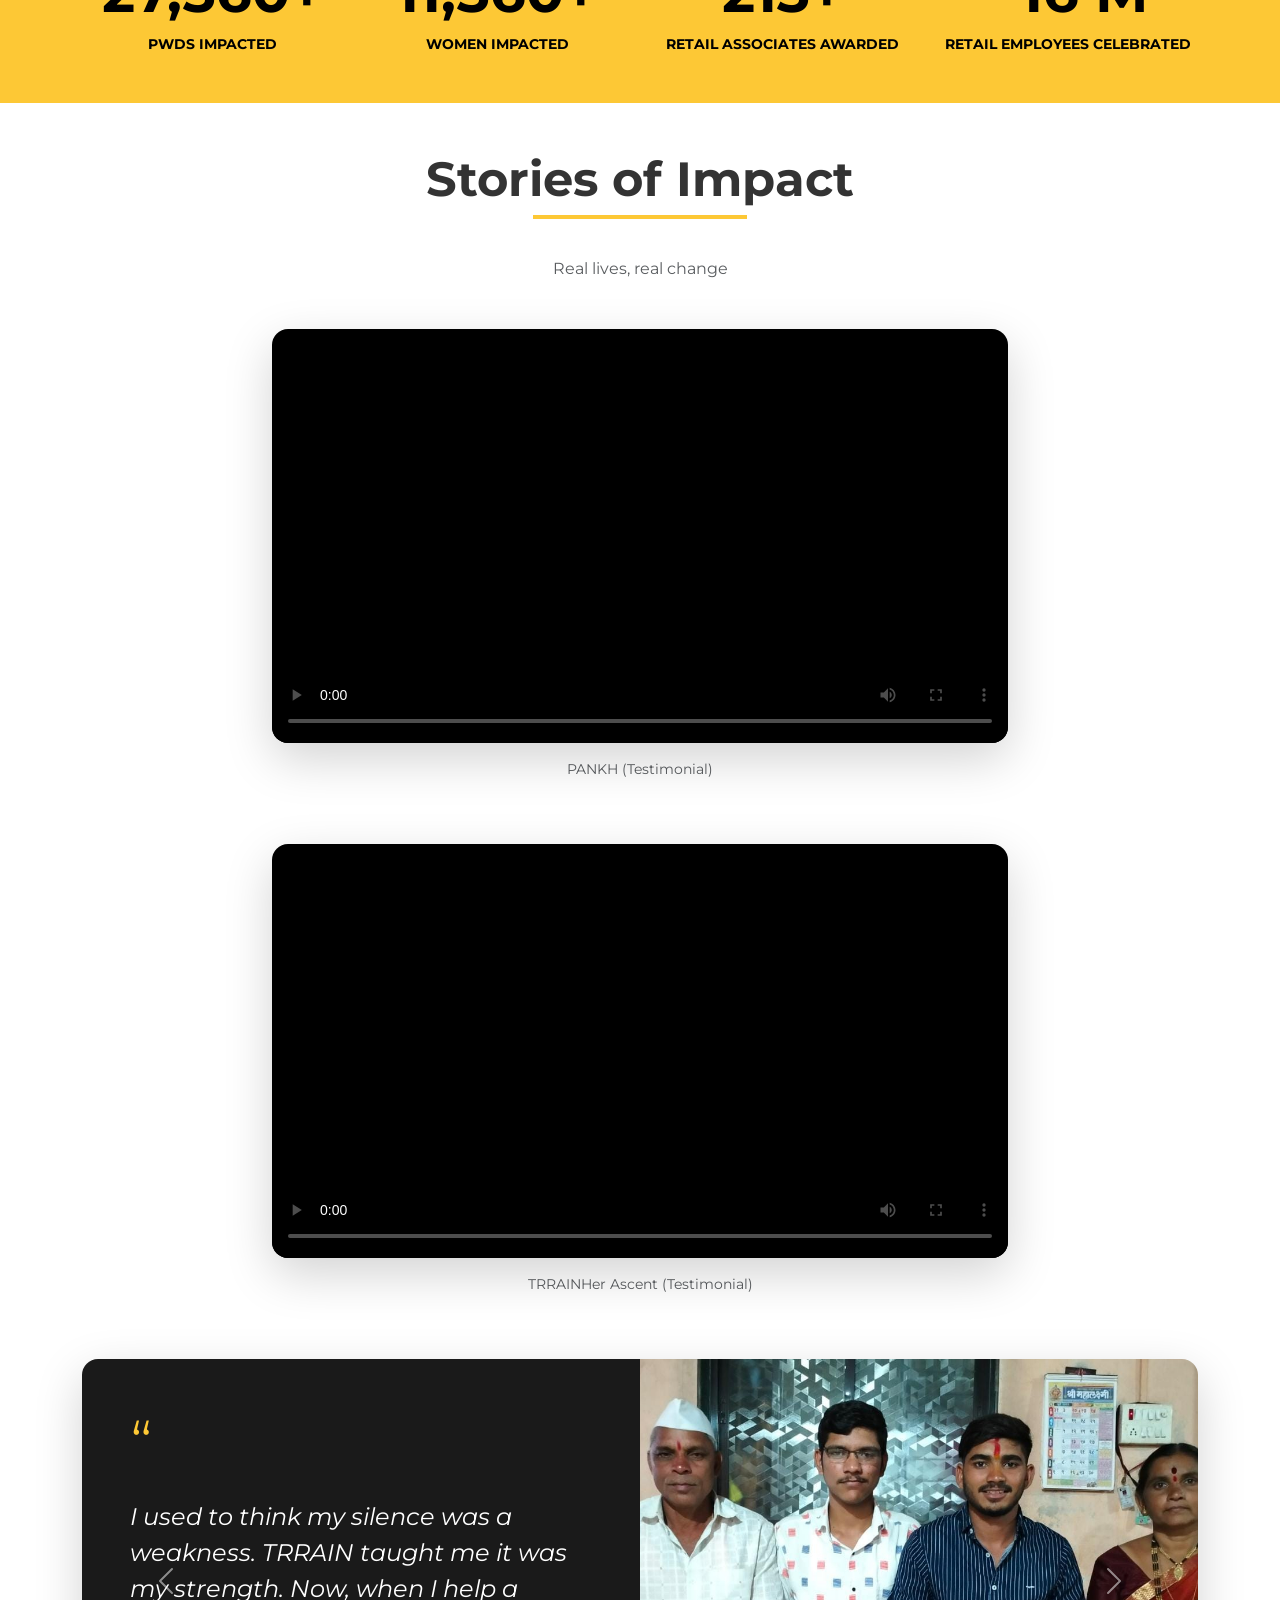
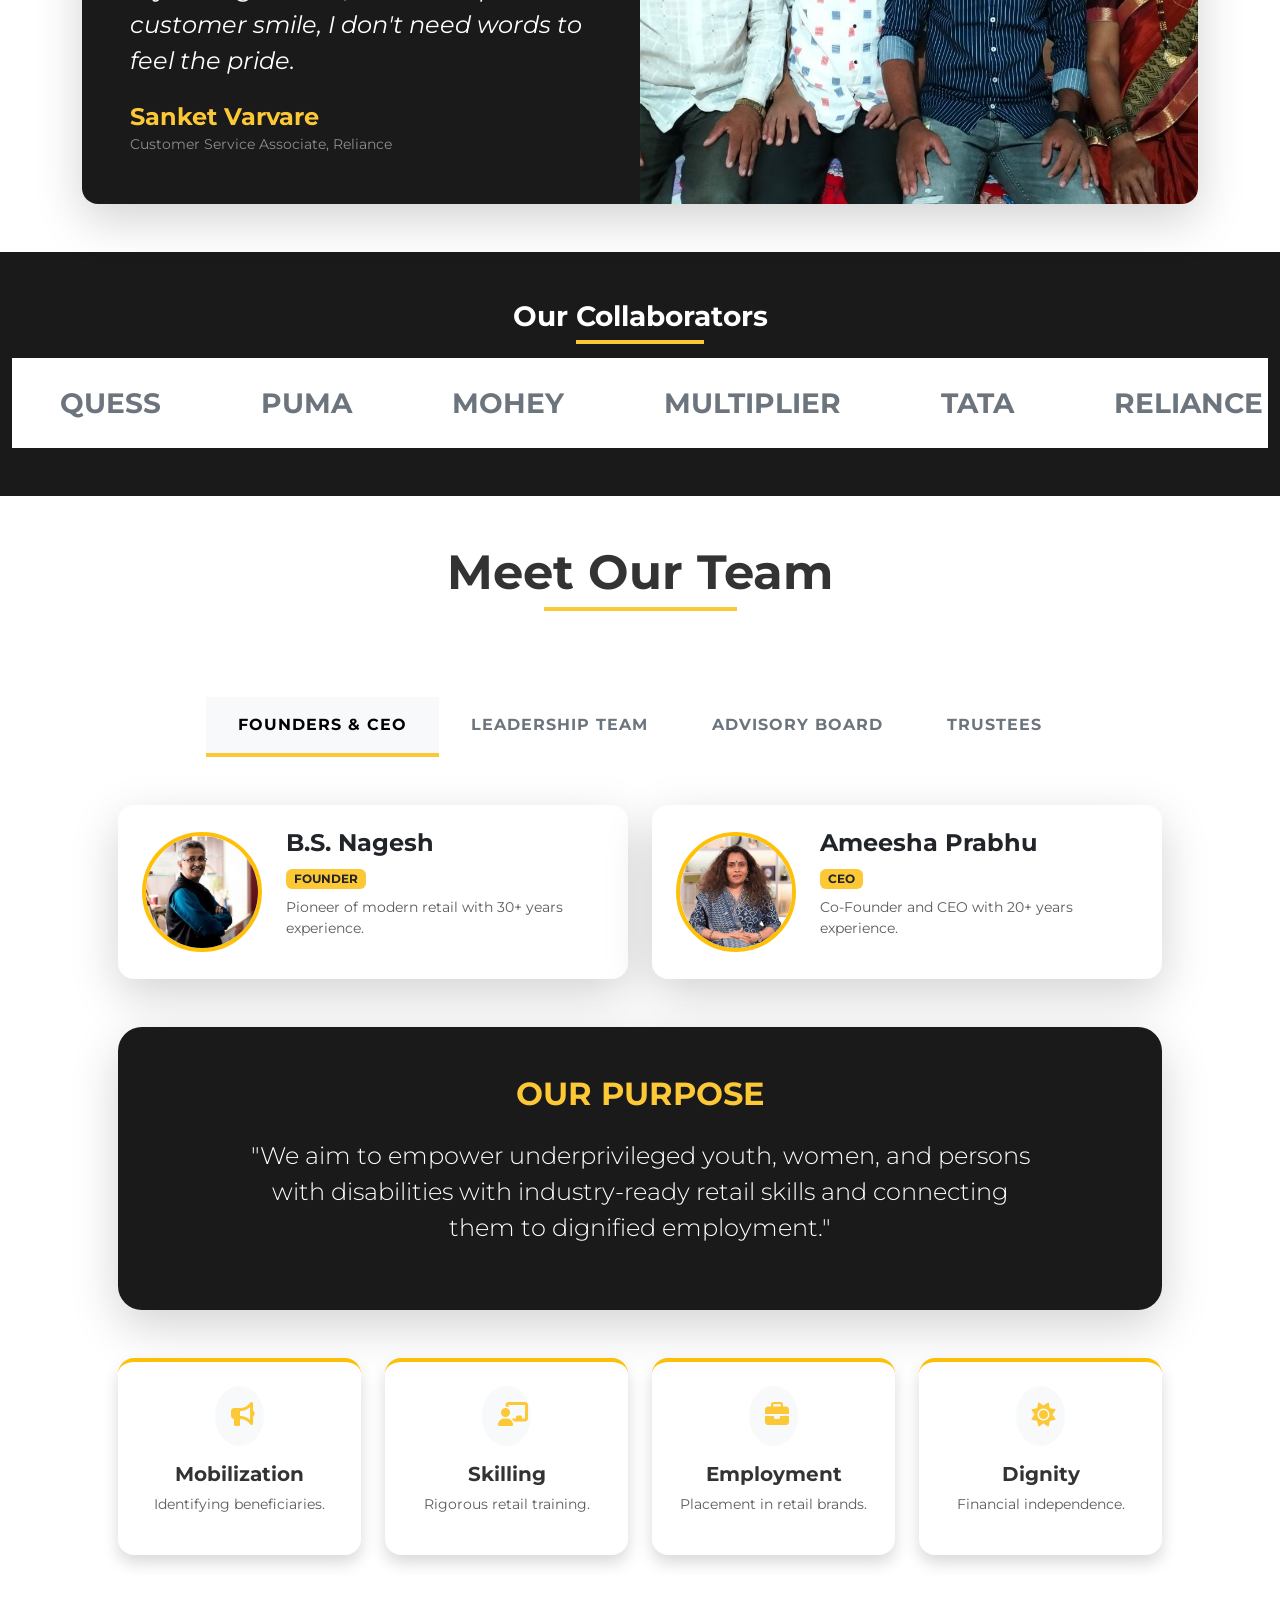
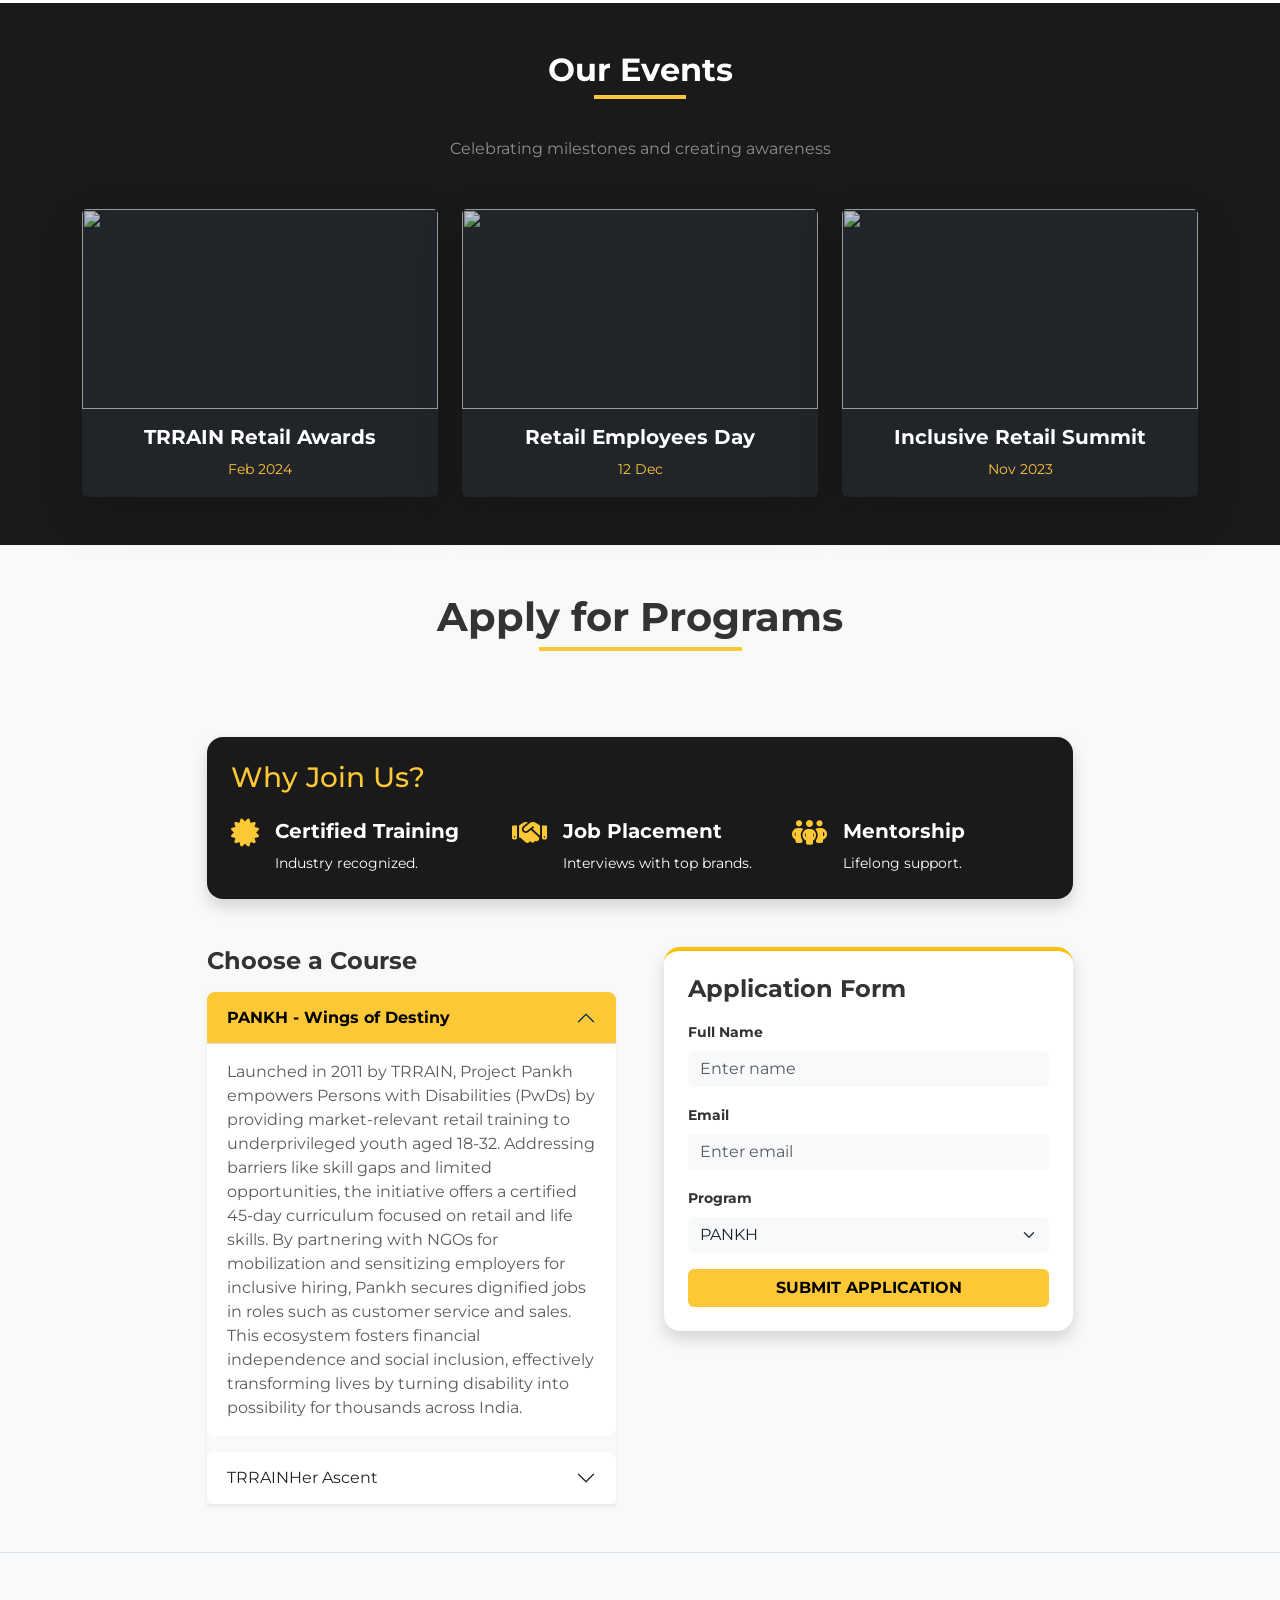
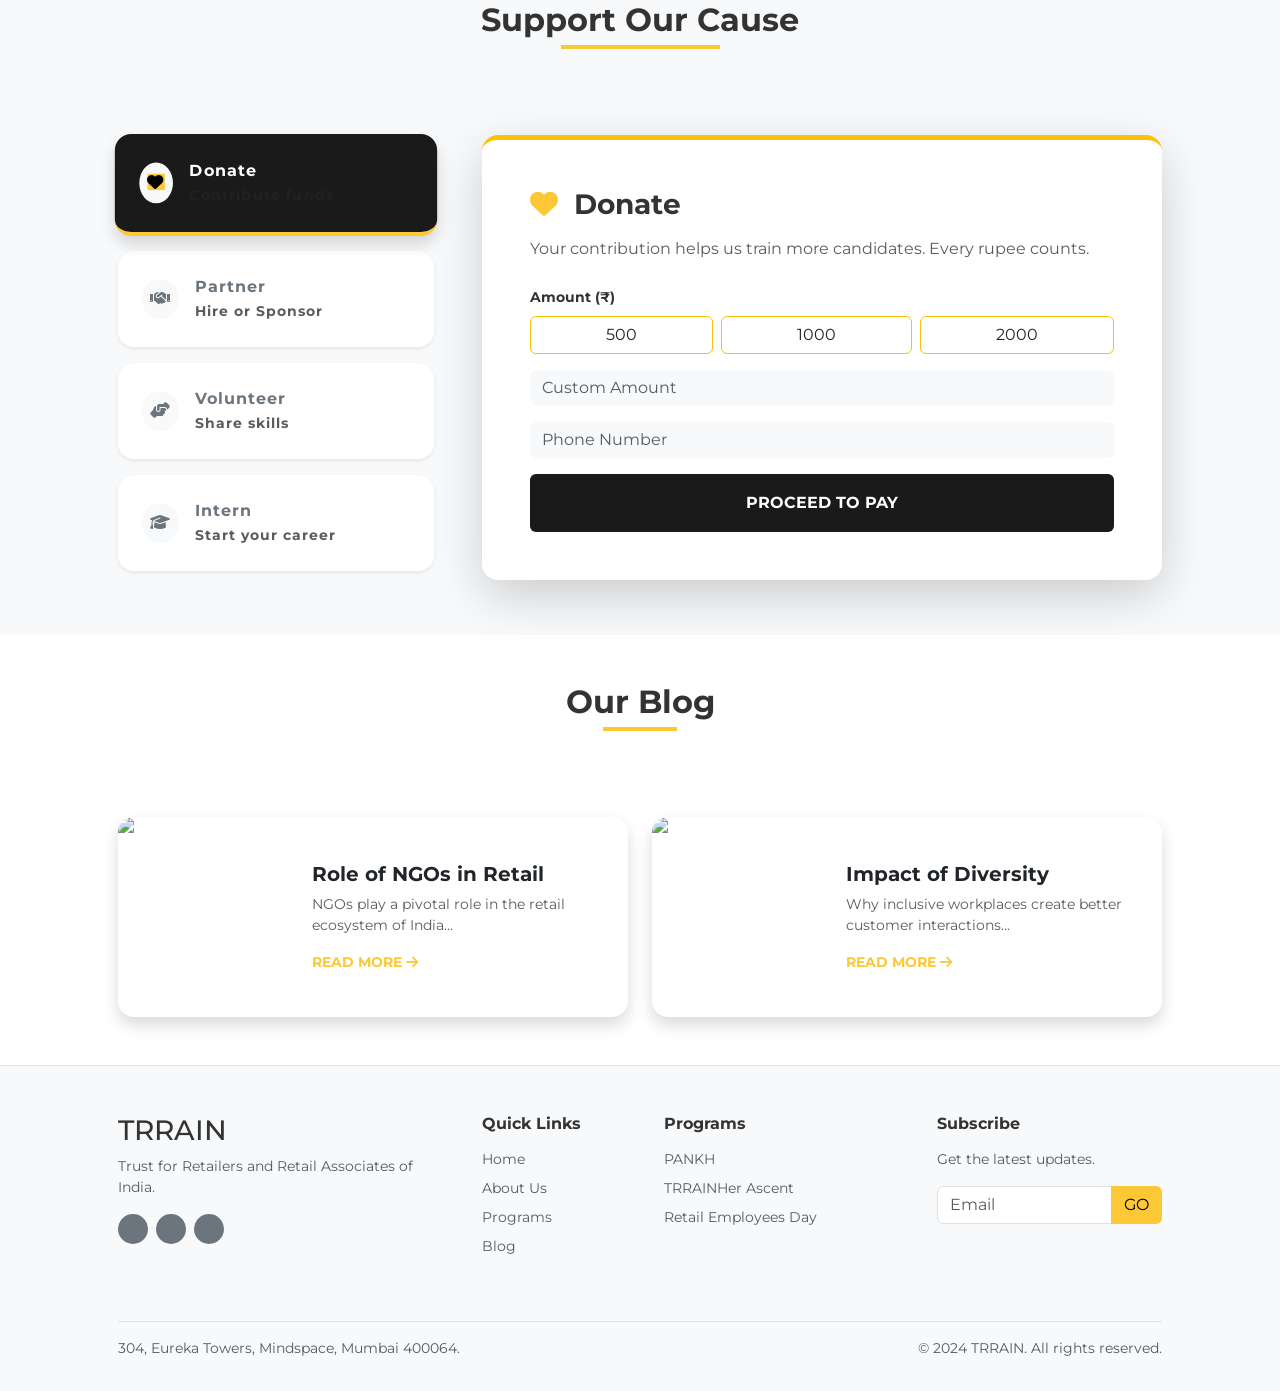
==== commit 3c5c4c9f: "a" ====
--- a/index.html
+++ b/index.html
@@ -13,167 +13,7 @@
     <link href="https://cdn.jsdelivr.net/npm/bootstrap@5.3.0/dist/css/bootstrap.min.css" rel="stylesheet">
     <link rel="stylesheet" href="https://cdnjs.cloudflare.com/ajax/libs/font-awesome/6.4.0/css/all.min.css">
 
-    <style>
-        /* --- brand colors & global styles --- */
-        :root {
-            --brand-yellow: #fdc835;
-            --brand-dark: #1a1a1a;
-        }
-
-        body {
-            font-family: 'Montserrat', sans-serif;
-            overflow-x: hidden;
-            color: #333;
-            /* smooth transition when resizing text */
-            transition: font-size 0.2s ease; 
-        }
-
-        /* --- utility classes --- */
-        .text-brand { color: var(--brand-yellow) !important; }
-        .bg-brand { background-color: var(--brand-yellow) !important; color: #000; }
-        .bg-dark-custom { background-color: var(--brand-dark) !important; color: white; }
-        
-        .rounded-4 { border-radius: 1rem !important; }
-        .rounded-5 { border-radius: 1.5rem !important; }
-        
-        /* custom underline for headers */
-        .section-header {
-            position: relative;
-            display: inline-block;
-            margin-bottom: 3rem;
-        }
-        .section-header::after {
-            content: '';
-            position: absolute;
-            width: 50%;
-            height: 4px;
-            background: var(--brand-yellow);
-            bottom: -10px;
-            left: 25%;
-        }
-
-        /* animation for marquee */
-        .marquee-container {
-            overflow: hidden;
-            white-space: nowrap;
-            position: relative;
-        }
-        .marquee-content {
-            display: inline-block;
-            animation: scroll 30s linear infinite;
-        }
-        @keyframes scroll {
-            0% { transform: translateX(0); }
-            100% { transform: translateX(-50%); }
-        }
-
-        /* nav tabs customization*/
-        .nav-pills .nav-link {
-            color: #6c757d;
-            border-bottom: 4px solid transparent;
-            border-radius: 0;
-            font-weight: 700;
-            text-transform: uppercase;
-            letter-spacing: 1px;
-            padding: 1rem 2rem;
-        }
-        .nav-pills .nav-link.active {
-            background-color: #f8f9fa;
-            color: black;
-            border-bottom: 4px solid var(--brand-yellow);
-        }
-        
-        /* vertical pills for support section */
-        .support-pills .nav-link {
-            border: none;
-            border-radius: 1rem;
-            text-transform: none;
-            text-align: left;
-            margin-bottom: 1rem;
-            background: white;
-            box-shadow: 0 .125rem .25rem rgba(0,0,0,.075);
-            padding: 1.5rem;
-            transition: all 0.3s;
-        }
-        .support-pills .nav-link:hover {
-            background-color: #f8f9fa;
-        }
-        .support-pills .nav-link.active {
-            background-color: var(--brand-dark);
-            color: white;
-            transform: scale(1.02);
-            box-shadow: 0 .5rem 1rem rgba(0,0,0,.15);
-        }
-        .support-pills .nav-link.active i {
-            color: black;
-            background-color: var(--brand-yellow) !important;
-        }
-
-        /* hover effects */
-        .hover-scale { transition: transform 0.3s; cursor: pointer; }
-        .hover-scale:hover { transform: scale(1.05); }
-        
-        /* accordion active state */
-        .accordion-button:not(.collapsed) {
-            background-color: var(--brand-yellow);
-            color: black;
-            font-weight: bold;
-        }
-        .accordion-button:focus {
-            box-shadow: none;
-            border-color: rgba(0,0,0,.125);
-        }
-
-        /* smooth scroll */
-        html { scroll-behavior: smooth; }
-        
-        /* focus accessibility */
-        *:focus-visible { outline: 3px solid #FDD835; outline-offset: 2px; }
-
-        /* custom scrollbar styling */
-        ::-webkit-scrollbar { width: 8px; }
-        ::-webkit-scrollbar-track { background: #f1f1f1; }
-        ::-webkit-scrollbar-thumb { background: #ccc; border-radius: 4px; }
-        ::-webkit-scrollbar-thumb:hover { background: #FDD835; }
-
-        /* animation to fade elements in */
-        .fade-in { animation: fadeIn 0.8s ease-out forwards; opacity: 0; transform: translateY(20px); }
-        @keyframes fadeIn { to { opacity: 1; transform: translateY(0); } }
-
-        /* high contrast mode styles */
-        .high-contrast {
-            background-color: black !important;
-            color: #FDD835 !important;
-        }
-        .high-contrast * {
-            background-color: black !important;
-            color: #FDD835 !important;
-            border-color: #FDD835 !important;
-        }
-        .high-contrast img {
-            filter: grayscale(100%) contrast(150%);
-        }
-
-        /* validation styles for feature 3 */
-        .valid-input { border: 2px solid #198754 !important; }
-        .invalid-input { border: 2px solid #dc3545 !important; }
-
-        /* back to top button styles for feature 5 */
-        #backToTopBtn {
-            position: fixed;
-            bottom: 30px;
-            right: 30px;
-            display: none; /* hidden by default */
-            z-index: 999;
-            width: 50px;
-            height: 50px;
-            border-radius: 50%;
-            box-shadow: 0 4px 8px rgba(0,0,0,0.3);
-        }
-
-    </style>
-    
-    
+    <link rel="stylesheet" href="style.css">
 </head>
 <body data-bs-spy="scroll" data-bs-target="#main-navbar">
                                     
@@ -461,7 +301,7 @@
                 <div class="tab-pane fade show active" id="pills-founders">
                     <div class="row g-4">
                         <div class="col-md-6">
-                            <div class="card h-100 border-0 shadow-lg p-4 rounded-4 hover-scale" onclick="showTeamModal('nagesh.jpg', 'B.S. Nagesh', 'FOUNDER')">
+                            <div class="card h-100 border-0 shadow-lg p-4 rounded-4 hover-scale" onclick="showTeamModal('nagesh.jpg', 'B.S. Nagesh', 'FOUNDER', 'Our founder, Mr. B. S. Nagesh, is one of the pioneers of modern retail and has more than 35 years of experience in retail. He is a firm believer of the philosophy of 25 years of learning, 25 years of earning and 25 years of giving back. TRRAIN (Trust for Retailers and Retail Associates of India) is his way of giving back to the industry that gave him so much over the course of a rewarding career.')">
                                 <div class="d-flex align-items-center">
                                     <img src="nagesh.jpg" class="rounded-circle border border-4 border-warning me-4" style="width:120px; height:120px; object-fit:cover;">
                                     <div>
@@ -473,7 +313,7 @@
                             </div>
                         </div>
                         <div class="col-md-6">
-                            <div class="card h-100 border-0 shadow-lg p-4 rounded-4 hover-scale" onclick="showTeamModal('ameesha.jpg', 'Ameesha Prabhu', 'CEO')">
+                            <div class="card h-100 border-0 shadow-lg p-4 rounded-4 hover-scale" onclick="showTeamModal('ameesha.jpg', 'Ameesha Prabhu', 'CEO', 'CEO, Ameesha Prabhu shoulders the responsibility of nurturing the initiatives taken up by the Trust for Retailers and Retail Associates of India (TRRAIN) as its Co-Founder and Chief Executive Officer. Her passion for retail emerged over 28 years ago when she began her career as a shop floor associate to becoming the Head of Buying. She embraces technology with ease and has been involved in many Retail Technology Implementations. Deriving from her personal journey in retail, she has a well-rounded understanding of the retail environment as well as empathy with the front-end associates. She relishes opportunities to share her insights with aspiring retail professionals and entrepreneurs. At TRRAIN, she is responsible for incubating, developing & nurturing the various projects which directly impact the life of a retail associate. She likes working with the retail fraternity, and is a role model and mentor to the enthusiastic, young team at TRRAIN.')">
                                 <div class="d-flex align-items-center">
                                     <img src="ameesha.jpg" class="rounded-circle border border-4 border-warning me-4" style="width:120px; height:120px; object-fit:cover;">
                                     <div>
@@ -490,37 +330,37 @@
                 <div class="tab-pane fade" id="pills-leadership">
                     <div class="row g-4 justify-content-center">
                         <div class="col-6 col-md-3">
-                            <div class="card h-100 border-0 shadow text-center p-3 rounded-4 hover-scale" onclick="showTeamModal('lead1.jpg', 'Swati Sontakke', 'Leader')">
+                            <div class="card h-100 border-0 shadow text-center p-3 rounded-4 hover-scale" onclick="showTeamModal('lead1.jpg', 'Swati Sontakke', 'Chief Finance and Compliance Officer', 'Swati leads the operations team, ensuring that training programs run smoothly across all centers nationwide.')">
                                 <img src="lead1.jpg" class="rounded-circle mx-auto mb-3" width="120">
                                 <h5>Swati Sontakke</h5>
                             </div>
                         </div>
                         <div class="col-6 col-md-3">
-                            <div class="card h-100 border-0 shadow text-center p-3 rounded-4 hover-scale" onclick="showTeamModal('lead2.jpeg', 'Priyaranjan Bidhar', 'Leader')">
+                            <div class="card h-100 border-0 shadow text-center p-3 rounded-4 hover-scale" onclick="showTeamModal('lead2.jpeg', 'Priyaranjan Bidhar', 'Leader', 'Priyaranjan manages corporate partnerships, bridging the gap between our trainees and top retail employers.')">
                                 <img src="lead2.jpeg" class="rounded-circle mx-auto mb-3" width="120">
                                 <h5>Priyaranjan Bidhar</h5>
                             </div>
                         </div>
                         <div class="col-6 col-md-3">
-                            <div class="card h-100 border-0 shadow text-center p-3 rounded-4 hover-scale" onclick="showTeamModal('lead3.jpeg', 'Meena Sriramane', 'Leader')">
+                            <div class="card h-100 border-0 shadow text-center p-3 rounded-4 hover-scale" onclick="showTeamModal('lead3.jpeg', 'Meena Sriramane', 'Leader', 'Meena is responsible for curriculum development, ensuring our training meets current industry standards.')">
                                 <img src="lead3.jpeg" class="rounded-circle mx-auto mb-3" width="120">
                                 <h5>Meena Sriramane</h5>
                             </div>
                         </div>
                         <div class="col-6 col-md-3">
-                            <div class="card h-100 border-0 shadow text-center p-3 rounded-4 hover-scale" onclick="showTeamModal('lead4.jpeg', 'Pooja Nagesh', 'Leader')">
+                            <div class="card h-100 border-0 shadow text-center p-3 rounded-4 hover-scale" onclick="showTeamModal('lead4.jpeg', 'Pooja Nagesh', 'Leader', 'Pooja oversees marketing and communications, spreading the word about our impact and success stories.')">
                                 <img src="lead4.jpeg" class="rounded-circle mx-auto mb-3" width="120">
                                 <h5>Pooja Nagesh</h5>
                             </div>
                         </div>
                         <div class="col-6 col-md-3">
-                            <div class="card h-100 border-0 shadow text-center p-3 rounded-4 hover-scale" onclick="showTeamModal('lead5.jpg', 'Sajidali Pathan', 'Leader')">
+                            <div class="card h-100 border-0 shadow text-center p-3 rounded-4 hover-scale" onclick="showTeamModal('lead5.jpg', 'Sajidali Pathan', 'Leader', 'Sajidali handles finance and administration, ensuring the organization remains sustainable and transparent.')">
                                 <img src="lead5.jpg" class="rounded-circle mx-auto mb-3" width="120">
                                 <h5>Sajidali Pathan</h5>
                             </div>
                         </div>
                         <div class="col-6 col-md-3">
-                            <div class="card h-100 border-0 shadow text-center p-3 rounded-4 hover-scale" onclick="showTeamModal('lead6.png', 'Sameer Iyer', 'Leader')">
+                            <div class="card h-100 border-0 shadow text-center p-3 rounded-4 hover-scale" onclick="showTeamModal('lead6.png', 'Sameer Iyer', 'Leader', 'Sameer focuses on technology integration, helping modernize our training delivery through digital tools.')">
                                 <img src="lead6.png" class="rounded-circle mx-auto mb-3" width="120">
                                 <h5>Sameer Iyer</h5>
                             </div>
@@ -531,55 +371,55 @@
                 <div class="tab-pane fade" id="pills-advisors">
                     <div class="row g-4 justify-content-center">
                         <div class="col-6 col-md-3">
-                            <div class="card h-100 border-0 shadow text-center p-3 rounded-4 hover-scale" onclick="showTeamModal('adv1.jpg', 'Pinakiranjan Mishra', 'Advisor')">
+                            <div class="card h-100 border-0 shadow text-center p-3 rounded-4 hover-scale" onclick="showTeamModal('adv1.jpg', 'Pinakiranjan Mishra', 'Advisor', 'A veteran in the retail space providing strategic guidance on scaling operations.')">
                                 <img src="adv1.jpg" class="rounded-circle mx-auto mb-3" width="120">
                                 <h5>Pinakiranjan Mishra</h5>
                             </div>
                         </div>
                         <div class="col-6 col-md-3">
-                            <div class="card h-100 border-0 shadow text-center p-3 rounded-4 hover-scale" onclick="showTeamModal('adv2.jpg', 'Bala Despande', 'Advisor')">
+                            <div class="card h-100 border-0 shadow text-center p-3 rounded-4 hover-scale" onclick="showTeamModal('adv2.jpg', 'Bala Despande', 'Advisor', 'Bringing decades of investment and growth strategy expertise to the advisory board.')">
                                 <img src="adv2.jpg" class="rounded-circle mx-auto mb-3" width="120">
                                 <h5>Bala Despande</h5>
                             </div>
                         </div>
                         <div class="col-6 col-md-3">
-                            <div class="card h-100 border-0 shadow text-center p-3 rounded-4 hover-scale" onclick="showTeamModal('adv3.jpg', 'Shalini Kamath', 'Advisor')">
+                            <div class="card h-100 border-0 shadow text-center p-3 rounded-4 hover-scale" onclick="showTeamModal('adv3.jpg', 'Shalini Kamath', 'Advisor', 'An expert in HR and organizational development, helping shape our culture.')">
                                 <img src="adv3.jpg" class="rounded-circle mx-auto mb-3" width="120">
                                 <h5>Shalini Kamath</h5>
                             </div>
                         </div>
                         <div class="col-6 col-md-3">
-                            <div class="card h-100 border-0 shadow text-center p-3 rounded-4 hover-scale" onclick="showTeamModal('adv4.jpg', 'Anuj Puri', 'Advisor')">
+                            <div class="card h-100 border-0 shadow text-center p-3 rounded-4 hover-scale" onclick="showTeamModal('adv4.jpg', 'Anuj Puri', 'Advisor', 'A leader in real estate and retail infrastructure, advising on center expansion.')">
                                 <img src="adv4.jpg" class="rounded-circle mx-auto mb-3" width="120">
                                 <h5>Anuj Puri</h5>
                             </div>
                         </div>
                         <div class="col-6 col-md-3">
-                            <div class="card h-100 border-0 shadow text-center p-3 rounded-4 hover-scale" onclick="showTeamModal('adv5.jpg', 'Suhas Tuljapurkar', 'Advisor')">
+                            <div class="card h-100 border-0 shadow text-center p-3 rounded-4 hover-scale" onclick="showTeamModal('adv5.jpg', 'Suhas Tuljapurkar', 'Advisor', 'Providing legal and compliance expertise to ensure robust governance.')">
                                 <img src="adv5.jpg" class="rounded-circle mx-auto mb-3" width="120">
                                 <h5>Suhas Tuljapurkar</h5>
                             </div>
                         </div>
                         <div class="col-6 col-md-3">
-                            <div class="card h-100 border-0 shadow text-center p-3 rounded-4 hover-scale" onclick="showTeamModal('adv6.jpg', 'Shashi Sinha', 'Advisor')">
+                            <div class="card h-100 border-0 shadow text-center p-3 rounded-4 hover-scale" onclick="showTeamModal('adv6.jpg', 'Shashi Sinha', 'Advisor', 'Media and advertising guru helping amplifty the TRRAIN brand message.')">
                                 <img src="adv6.jpg" class="rounded-circle mx-auto mb-3" width="120">
                                 <h5>Shashi Sinha</h5>
                             </div>
                         </div>
                         <div class="col-6 col-md-3">
-                            <div class="card h-100 border-0 shadow text-center p-3 rounded-4 hover-scale" onclick="showTeamModal('adv7.jpg', 'Vidya Hariharan', 'Advisor')">
+                            <div class="card h-100 border-0 shadow text-center p-3 rounded-4 hover-scale" onclick="showTeamModal('adv7.jpg', 'Vidya Hariharan', 'Advisor', 'Expert in consumer behavior and retail trends.')">
                                 <img src="adv7.jpg" class="rounded-circle mx-auto mb-3" width="120">
                                 <h5>Vidya Hariharan</h5>
                             </div>
                         </div>
                         <div class="col-6 col-md-3">
-                            <div class="card h-100 border-0 shadow text-center p-3 rounded-4 hover-scale" onclick="showTeamModal('adv8.jpg', 'Sairee Chahal', 'Advisor')">
+                            <div class="card h-100 border-0 shadow text-center p-3 rounded-4 hover-scale" onclick="showTeamModal('adv8.jpg', 'Sairee Chahal', 'Advisor', 'Founder of SHEROES, advising on women empowerment initiatives.')">
                                 <img src="adv8.jpg" class="rounded-circle mx-auto mb-3" width="120">
                                 <h5>Sairee Chahal</h5>
                             </div>
                         </div>
                         <div class="col-6 col-md-3">
-                            <div class="card h-100 border-0 shadow text-center p-3 rounded-4 hover-scale" onclick="showTeamModal('adv9.webp', 'Mr. Rahul Mehta', 'Advisor')">
+                            <div class="card h-100 border-0 shadow text-center p-3 rounded-4 hover-scale" onclick="showTeamModal('adv9.webp', 'Mr. Rahul Mehta', 'Advisor', 'A mentor in the apparel industry guiding curriculum relevance.')">
                                 <img src="adv9.webp" class="rounded-circle mx-auto mb-3" width="120">
                                 <h5>Mr. Rahul Mehta</h5>
                             </div>
@@ -590,31 +430,31 @@
                 <div class="tab-pane fade" id="pills-trustees">
                      <div class="row g-4 justify-content-center">
                         <div class="col-6 col-md-3">
-                            <div class="card h-100 border-0 shadow text-center p-3 rounded-4 hover-scale" onclick="showTeamModal('tr1.jpg', 'Rohit Srivastava', 'Trustee')">
+                            <div class="card h-100 border-0 shadow text-center p-3 rounded-4 hover-scale" onclick="showTeamModal('tr1.jpg', 'Rohit Srivastava', 'Trustee', 'Overseeing the strategic direction of the trust.')">
                                 <img src="tr1.jpg" class="rounded-circle mx-auto mb-3" width="120">
                                 <h5>Rohit Srivastava</h5>
                             </div>
                         </div>
                         <div class="col-6 col-md-3">
-                            <div class="card h-100 border-0 shadow text-center p-3 rounded-4 hover-scale" onclick="showTeamModal('tr2.jpg', 'Richa Bajpai', 'Trustee')">
+                            <div class="card h-100 border-0 shadow text-center p-3 rounded-4 hover-scale" onclick="showTeamModal('tr2.jpg', 'Richa Bajpai', 'Trustee', 'Ensuring the mission remains aligned with beneficiary needs.')">
                                 <img src="tr2.jpg" class="rounded-circle mx-auto mb-3" width="120">
                                 <h5>Richa Bajpai</h5>
                             </div>
                         </div>
                         <div class="col-6 col-md-3">
-                            <div class="card h-100 border-0 shadow text-center p-3 rounded-4 hover-scale" onclick="showTeamModal('tr3.jpg', 'Vistra ITCL', 'Trustee')">
+                            <div class="card h-100 border-0 shadow text-center p-3 rounded-4 hover-scale" onclick="showTeamModal('tr3.jpg', 'Vistra ITCL', 'Trustee', 'Corporate trustee ensuring fiduciary responsibility.')">
                                 <img src="tr3.jpg" class="rounded-circle mx-auto mb-3" width="120">
                                 <h5>Vistra ITCL</h5>
                             </div>
                         </div>
                         <div class="col-6 col-md-3">
-                            <div class="card h-100 border-0 shadow text-center p-3 rounded-4 hover-scale" onclick="showTeamModal('tr4.jpeg', 'Megha Tata', 'Trustee')">
+                            <div class="card h-100 border-0 shadow text-center p-3 rounded-4 hover-scale" onclick="showTeamModal('tr4.jpeg', 'Megha Tata', 'Trustee', 'Media veteran contributing to outreach strategies.')">
                                 <img src="tr4.jpeg" class="rounded-circle mx-auto mb-3" width="120">
                                 <h5>Megha Tata</h5>
                             </div>
                         </div>
                         <div class="col-6 col-md-3">
-                            <div class="card h-100 border-0 shadow text-center p-3 rounded-4 hover-scale" onclick="showTeamModal('tr5.jpg', 'Mr Vijay Jain', 'Trustee')">
+                            <div class="card h-100 border-0 shadow text-center p-3 rounded-4 hover-scale" onclick="showTeamModal('tr5.jpg', 'Mr Vijay Jain', 'Trustee', 'Retail industry leader supporting network growth.')">
                                 <img src="tr5.jpg" class="rounded-circle mx-auto mb-3" width="120">
                                 <h5>Mr Vijay Jain</h5>
                             </div>
@@ -634,7 +474,7 @@
                             <img id="teamModalImg" src="" class="rounded-circle border border-4 border-warning mb-3" style="width:150px; height:150px; object-fit:cover;">
                             <h3 class="fw-bold" id="teamModalName"></h3>
                             <span class="badge bg-brand text-dark mb-3" id="teamModalRole"></span>
-                            <p class="text-muted">this is where their description will be</p>
+                            <p class="text-muted" id="teamModalDesc">this is where their description will be</p>
                         </div>
                     </div>
                 </div>
@@ -843,7 +683,7 @@
                                     </h2>
                                     <div id="collapseOne" class="accordion-collapse collapse show" data-bs-parent="#courseAccordion">
                                         <div class="accordion-body text-muted">
-                                            For Persons with Disabilities (PwDs). Specialized training in retail & life skills. 60-day program with job placement.
+                                            Launched in 2011 by TRRAIN, Project Pankh empowers Persons with Disabilities (PwDs) by providing market-relevant retail training to underprivileged youth aged 18-32. Addressing barriers like skill gaps and limited opportunities, the initiative offers a certified 45-day curriculum focused on retail and life skills. By partnering with NGOs for mobilization and sensitizing employers for inclusive hiring, Pankh secures dignified jobs in roles such as customer service and sales. This ecosystem fosters financial independence and social inclusion, effectively transforming lives by turning disability into possibility for thousands across India.
                                         </div>
                                     </div>
                                 </div>
@@ -855,7 +695,7 @@
                                     </h2>
                                     <div id="collapseTwo" class="accordion-collapse collapse" data-bs-parent="#courseAccordion">
                                         <div class="accordion-body text-muted">
-                                            For Women in Retail. Focuses on confidence and domain knowledge to bridge the gender gap.
+                                            Launched in 2018, TRRAINHer Ascent is a livelihood initiative committed to empowering underprivileged young women aged 18-27 by bridging the gender gap in the Indian workforce. Addressing low female labor participation, the program offers a certified 30 to 45-day curriculum focused on retail, communication, and life skills to transform unemployed women into job-ready professionals. By collaborating with local NGOs for mobilization and partnering with leading retail brands for placement, TRRAINHer Ascent ensures dignified employment in sectors like apparel, e-commerce, and logistics. This ecosystem fosters financial independence, enabling women to become key decision-makers within their families and communities.
                                         </div>
                                     </div>
                                 </div>
@@ -935,11 +775,11 @@
                             <form>
                                 <label class="fw-bold small mb-2">Amount (₹)</label>
                                 <div class="d-flex gap-2 mb-3">
-                                    <button type="button" class="btn btn-outline-warning text-dark flex-grow-1">500</button>
-                                    <button type="button" class="btn btn-outline-warning text-dark flex-grow-1">1000</button>
-                                    <button type="button" class="btn btn-outline-warning text-dark flex-grow-1">2000</button>
-                                </div>
-                                <input type="number" class="form-control bg-light border-0 mb-3" placeholder="Custom Amount">
+                                    <button type="button" class="btn btn-outline-warning text-dark flex-grow-1 donate-preset">500</button>
+                                    <button type="button" class="btn btn-outline-warning text-dark flex-grow-1 donate-preset">1000</button>
+                                    <button type="button" class="btn btn-outline-warning text-dark flex-grow-1 donate-preset">2000</button>
+                                </div>
+                                <input type="number" id="donateInput" class="form-control bg-light border-0 mb-3" placeholder="Custom Amount">
                                 <input type="text" class="form-control bg-light border-0 mb-3 validate-phone" placeholder="Phone Number">
                                 <button class="btn bg-dark-custom w-100 py-3 fw-bold">PROCEED TO PAY</button>
                             </form>
@@ -1077,159 +917,6 @@
 
     <script src="https://cdn.jsdelivr.net/npm/bootstrap@5.3.0/dist/js/bootstrap.bundle.min.js"></script>
     
-    <script>
-        // --- high contrast logic ---
-        // toggles a class on body to change colors
-        let isHighContrast = false;
-        const contrastBtn = document.getElementById('contrastBtn');
-        const body = document.body;
-
-        function toggleContrast() {
-            isHighContrast = !isHighContrast;
-            if (isHighContrast) {
-                body.classList.add('high-contrast');
-                contrastBtn.innerHTML = "Normal View";
-                contrastBtn.classList.remove('btn-outline-light');
-                contrastBtn.classList.add('btn-warning', 'text-dark');
-            } else {
-                body.classList.remove('high-contrast');
-                contrastBtn.innerHTML = "High Contrast";
-                contrastBtn.classList.remove('btn-warning', 'text-dark');
-                contrastBtn.classList.add('btn-outline-light');
-            }
-        }
-
-        // --- text size logic (feature 6) ---
-        // changes the root font size percent. since bootstrap uses rem (relative em),
-        // scaling the body font-size scales all text elements proportionally.
-        const slider = document.getElementById('textSizeSlider');
-
-        function slideTextSize(val) {
-            body.style.fontSize = val + '%';
-        }
-
-        function changeTextSize(scale) {
-            const percentage = scale * 100;
-            slider.value = percentage;
-            slideTextSize(percentage);
-        }
-
-        // --- animated counters logic (feature 2) ---
-        // detects when numbers are visible on screen, then counts up
-        const impactSection = document.getElementById('impact-section');
-        const counters = document.querySelectorAll('.counter');
-        let hasAnimated = false;
-
-        const animateCounters = () => {
-            counters.forEach(counter => {
-                const target = +counter.getAttribute('data-target'); // gets number from html
-                const duration = 2000; // 2 seconds animation
-                const stepTime = 20;    
-                const steps = duration / stepTime;
-                const increment = target / steps;
-                
-                let current = 0;
-                const timer = setInterval(() => {
-                    current += increment;
-                    if (current >= target) {
-                        counter.innerText = target.toLocaleString(); 
-                        clearInterval(timer);
-                    } else {
-                        counter.innerText = Math.ceil(current).toLocaleString();
-                    }
-                }, stepTime);
-            });
-        };
-
-        // uses intersection observer to trigger animation only when scrolled into view
-        const observer = new IntersectionObserver((entries) => {
-            entries.forEach(entry => {
-                if (entry.isIntersecting && !hasAnimated) {
-                    animateCounters();
-                    hasAnimated = true;  
-                }
-            });
-        }, { threshold: 0.5 }); 
-        
-        if(impactSection) observer.observe(impactSection);
-
-        // --- real-time validation logic (feature 3) ---
-        // regex helpers for validation
-        const validateEmail = (email) => /^[^\s@]+@[^\s@]+\.[^\s@]+$/.test(email);
-        const validatePhone = (phone) => /^\d{10}$/.test(phone); // checks for 10 digits
-
-        // attach listeners to specific inputs marked with classes
-        document.querySelectorAll('.validate-email').forEach(input => {
-            input.addEventListener('input', function() {
-                if(validateEmail(this.value)) {
-                    this.classList.add('valid-input');
-                    this.classList.remove('invalid-input');
-                } else {
-                    this.classList.add('invalid-input');
-                    this.classList.remove('valid-input');
-                }
-            });
-        });
-
-        document.querySelectorAll('.validate-phone').forEach(input => {
-            input.addEventListener('input', function() {
-                if(validatePhone(this.value)) {
-                    this.classList.add('valid-input');
-                    this.classList.remove('invalid-input');
-                } else {
-                    this.classList.add('invalid-input');
-                    this.classList.remove('valid-input');
-                }
-            });
-        });
-
-        // --- form submission no-reload logic (feature 4) ---
-        // prevents default submit, hides form, shows success message
-        const appForm = document.getElementById('appForm');
-        const formContainer = document.getElementById('formContainer');
-        const successMessage = document.getElementById('successMessage');
-
-        if(appForm) {
-            appForm.addEventListener('submit', function(e) {
-                e.preventDefault(); // stops page reload
-                formContainer.classList.add('d-none'); // hides form
-                successMessage.classList.remove('d-none'); // shows message
-            });
-        }
-
-        // --- back to top button logic (feature 5) ---
-        // shows button when scrolled 50% down, scrolls to top on click
-        const backToTopBtn = document.getElementById('backToTopBtn');
-
-        window.onscroll = function() {
-            // calculate scroll percentage
-            const scrollTotal = document.documentElement.scrollHeight - document.documentElement.clientHeight;
-            const scrollCurrent = document.documentElement.scrollTop;
-            
-            if ((scrollCurrent / scrollTotal) > 0.5) {
-                backToTopBtn.style.display = "block";
-            } else {
-                backToTopBtn.style.display = "none";
-            }
-        };
-
-        function scrollToTop() {
-            window.scrollTo({ top: 0, behavior: 'smooth' });
-        }
-
-        // --- feature 1: team modal logic ---
-        // initializes a generic modal and fills it with specific content
-        function showTeamModal(img, name, role) {
-            // populate modal elements
-            document.getElementById('teamModalImg').src = img;
-            document.getElementById('teamModalName').innerText = name;
-            document.getElementById('teamModalRole').innerText = role;
-            
-            // show the modal using bootstrap's js api
-            var myModal = new bootstrap.Modal(document.getElementById('teamModal'));
-            myModal.show();
-        }
-
-    </script>
+    <script src="script.js"></script>
 </body>
 </html>
--- a/style.css
+++ b/style.css
@@ -0,0 +1,156 @@
+/* --- brand colors & global styles --- */
+:root {
+    --brand-yellow: #fdc835;
+    --brand-dark: #1a1a1a;
+}
+
+body {
+    font-family: 'Montserrat', sans-serif;
+    overflow-x: hidden;
+    color: #333;
+    /* smooth transition when resizing text */
+    transition: font-size 0.2s ease; 
+}
+
+/* --- utility classes --- */
+.text-brand { color: var(--brand-yellow) !important; }
+.bg-brand { background-color: var(--brand-yellow) !important; color: #000; }
+.bg-dark-custom { background-color: var(--brand-dark) !important; color: white; }
+
+.rounded-4 { border-radius: 1rem !important; }
+.rounded-5 { border-radius: 1.5rem !important; }
+
+/* custom underline for headers */
+.section-header {
+    position: relative;
+    display: inline-block;
+    margin-bottom: 3rem;
+}
+.section-header::after {
+    content: '';
+    position: absolute;
+    width: 50%;
+    height: 4px;
+    background: var(--brand-yellow);
+    bottom: -10px;
+    left: 25%;
+}
+
+/* animation for marquee */
+.marquee-container {
+    overflow: hidden;
+    white-space: nowrap;
+    position: relative;
+}
+.marquee-content {
+    display: inline-block;
+    animation: scroll 30s linear infinite;
+}
+@keyframes scroll {
+    0% { transform: translateX(0); }
+    100% { transform: translateX(-50%); }
+}
+
+/* nav tabs customization*/
+.nav-pills .nav-link {
+    color: #6c757d;
+    border-bottom: 4px solid transparent;
+    border-radius: 0;
+    font-weight: 700;
+    text-transform: uppercase;
+    letter-spacing: 1px;
+    padding: 1rem 2rem;
+}
+.nav-pills .nav-link.active {
+    background-color: #f8f9fa;
+    color: black;
+    border-bottom: 4px solid var(--brand-yellow);
+}
+
+/* vertical pills for support section */
+.support-pills .nav-link {
+    border: none;
+    border-radius: 1rem;
+    text-transform: none;
+    text-align: left;
+    margin-bottom: 1rem;
+    background: white;
+    box-shadow: 0 .125rem .25rem rgba(0,0,0,.075);
+    padding: 1.5rem;
+    transition: all 0.3s;
+}
+.support-pills .nav-link:hover {
+    background-color: #f8f9fa;
+}
+.support-pills .nav-link.active {
+    background-color: var(--brand-dark);
+    color: white;
+    transform: scale(1.02);
+    box-shadow: 0 .5rem 1rem rgba(0,0,0,.15);
+}
+.support-pills .nav-link.active i {
+    color: black;
+    background-color: var(--brand-yellow) !important;
+}
+
+/* hover effects */
+.hover-scale { transition: transform 0.3s; cursor: pointer; }
+.hover-scale:hover { transform: scale(1.05); }
+
+/* accordion active state */
+.accordion-button:not(.collapsed) {
+    background-color: var(--brand-yellow);
+    color: black;
+    font-weight: bold;
+}
+.accordion-button:focus {
+    box-shadow: none;
+    border-color: rgba(0,0,0,.125);
+}
+
+/* smooth scroll */
+html { scroll-behavior: smooth; }
+
+/* focus accessibility */
+*:focus-visible { outline: 3px solid #FDD835; outline-offset: 2px; }
+
+/* custom scrollbar styling */
+::-webkit-scrollbar { width: 8px; }
+::-webkit-scrollbar-track { background: #f1f1f1; }
+::-webkit-scrollbar-thumb { background: #ccc; border-radius: 4px; }
+::-webkit-scrollbar-thumb:hover { background: #FDD835; }
+
+/* animation to fade elements in */
+.fade-in { animation: fadeIn 0.8s ease-out forwards; opacity: 0; transform: translateY(20px); }
+@keyframes fadeIn { to { opacity: 1; transform: translateY(0); } }
+
+/* high contrast mode styles */
+.high-contrast {
+    background-color: black !important;
+    color: #FDD835 !important;
+}
+.high-contrast * {
+    background-color: black !important;
+    color: #FDD835 !important;
+    border-color: #FDD835 !important;
+}
+.high-contrast img {
+    filter: grayscale(100%) contrast(150%);
+}
+
+/* validation styles for feature 3 */
+.valid-input { border: 2px solid #198754 !important; }
+.invalid-input { border: 2px solid #dc3545 !important; }
+
+/* back to top button styles for feature 5 */
+#backToTopBtn {
+    position: fixed;
+    bottom: 30px;
+    right: 30px;
+    display: none; /* hidden by default */
+    z-index: 999;
+    width: 50px;
+    height: 50px;
+    border-radius: 50%;
+    box-shadow: 0 4px 8px rgba(0,0,0,0.3);
+}
